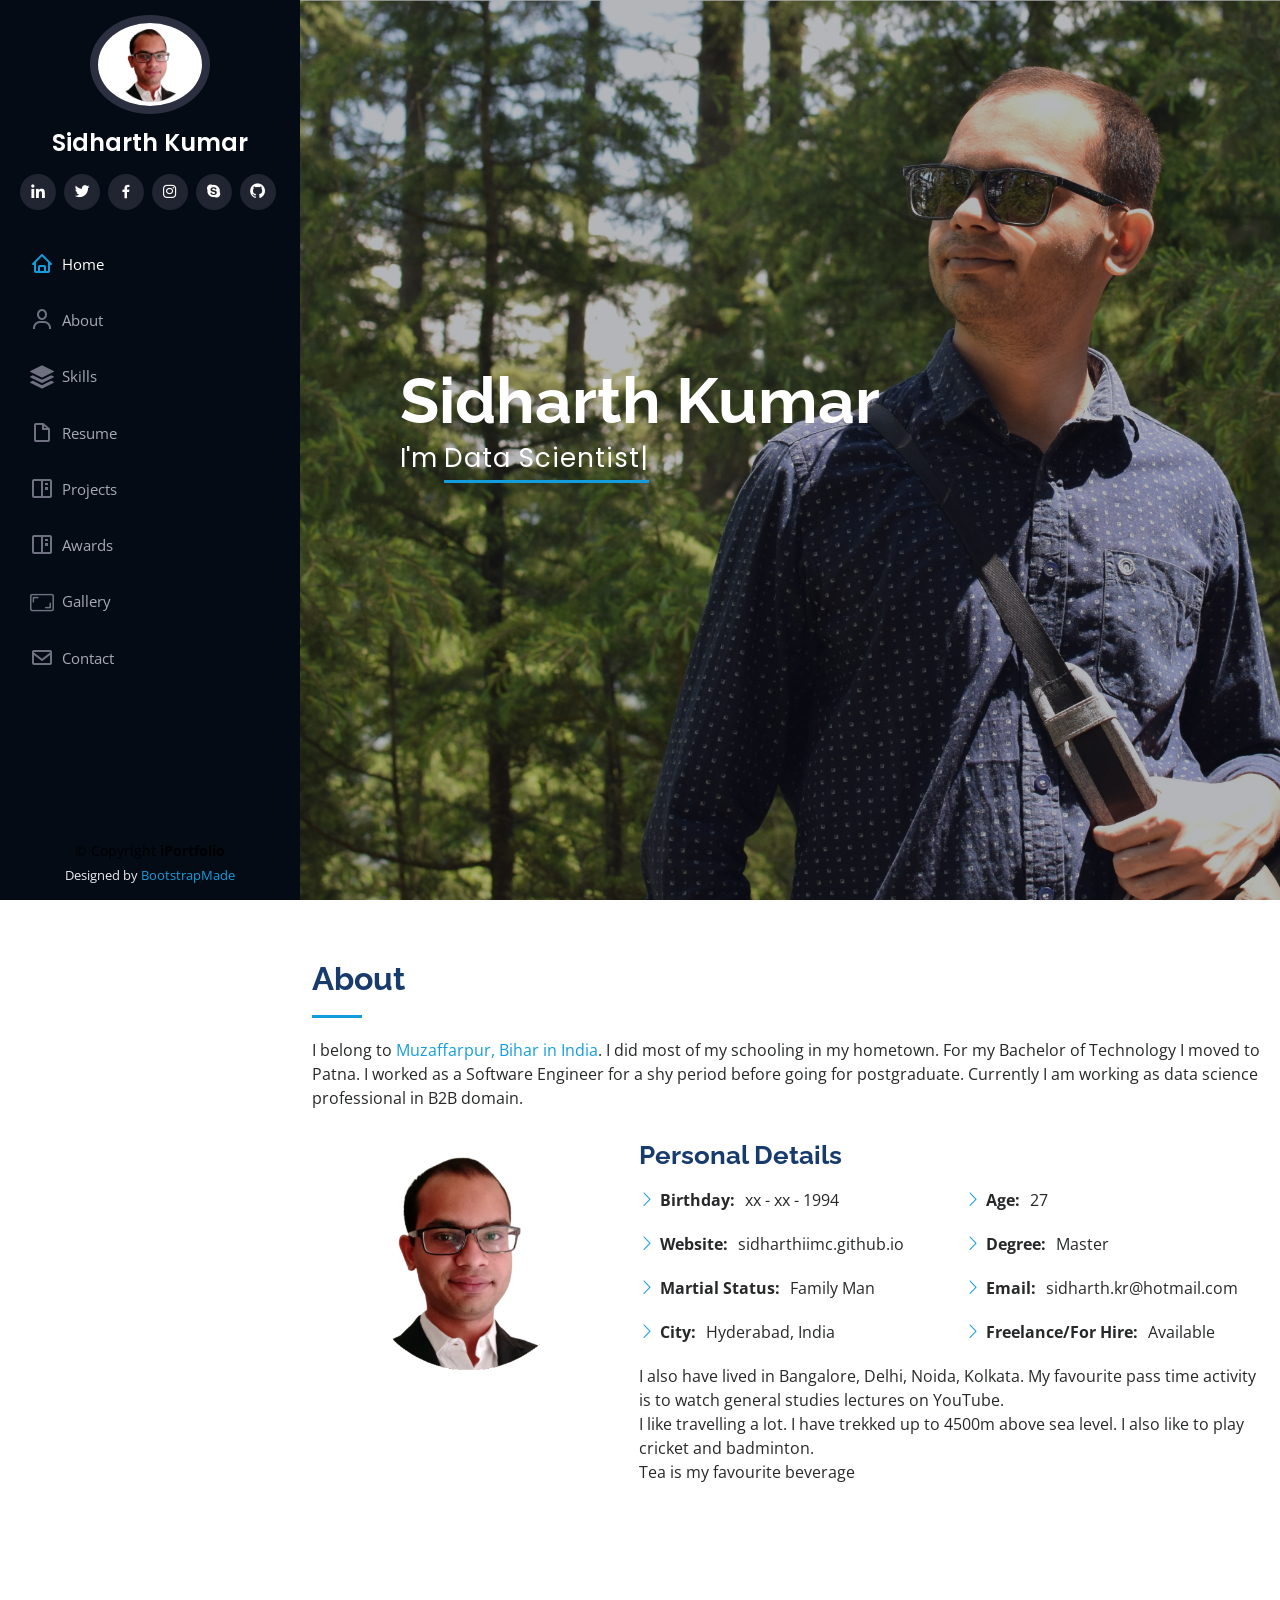
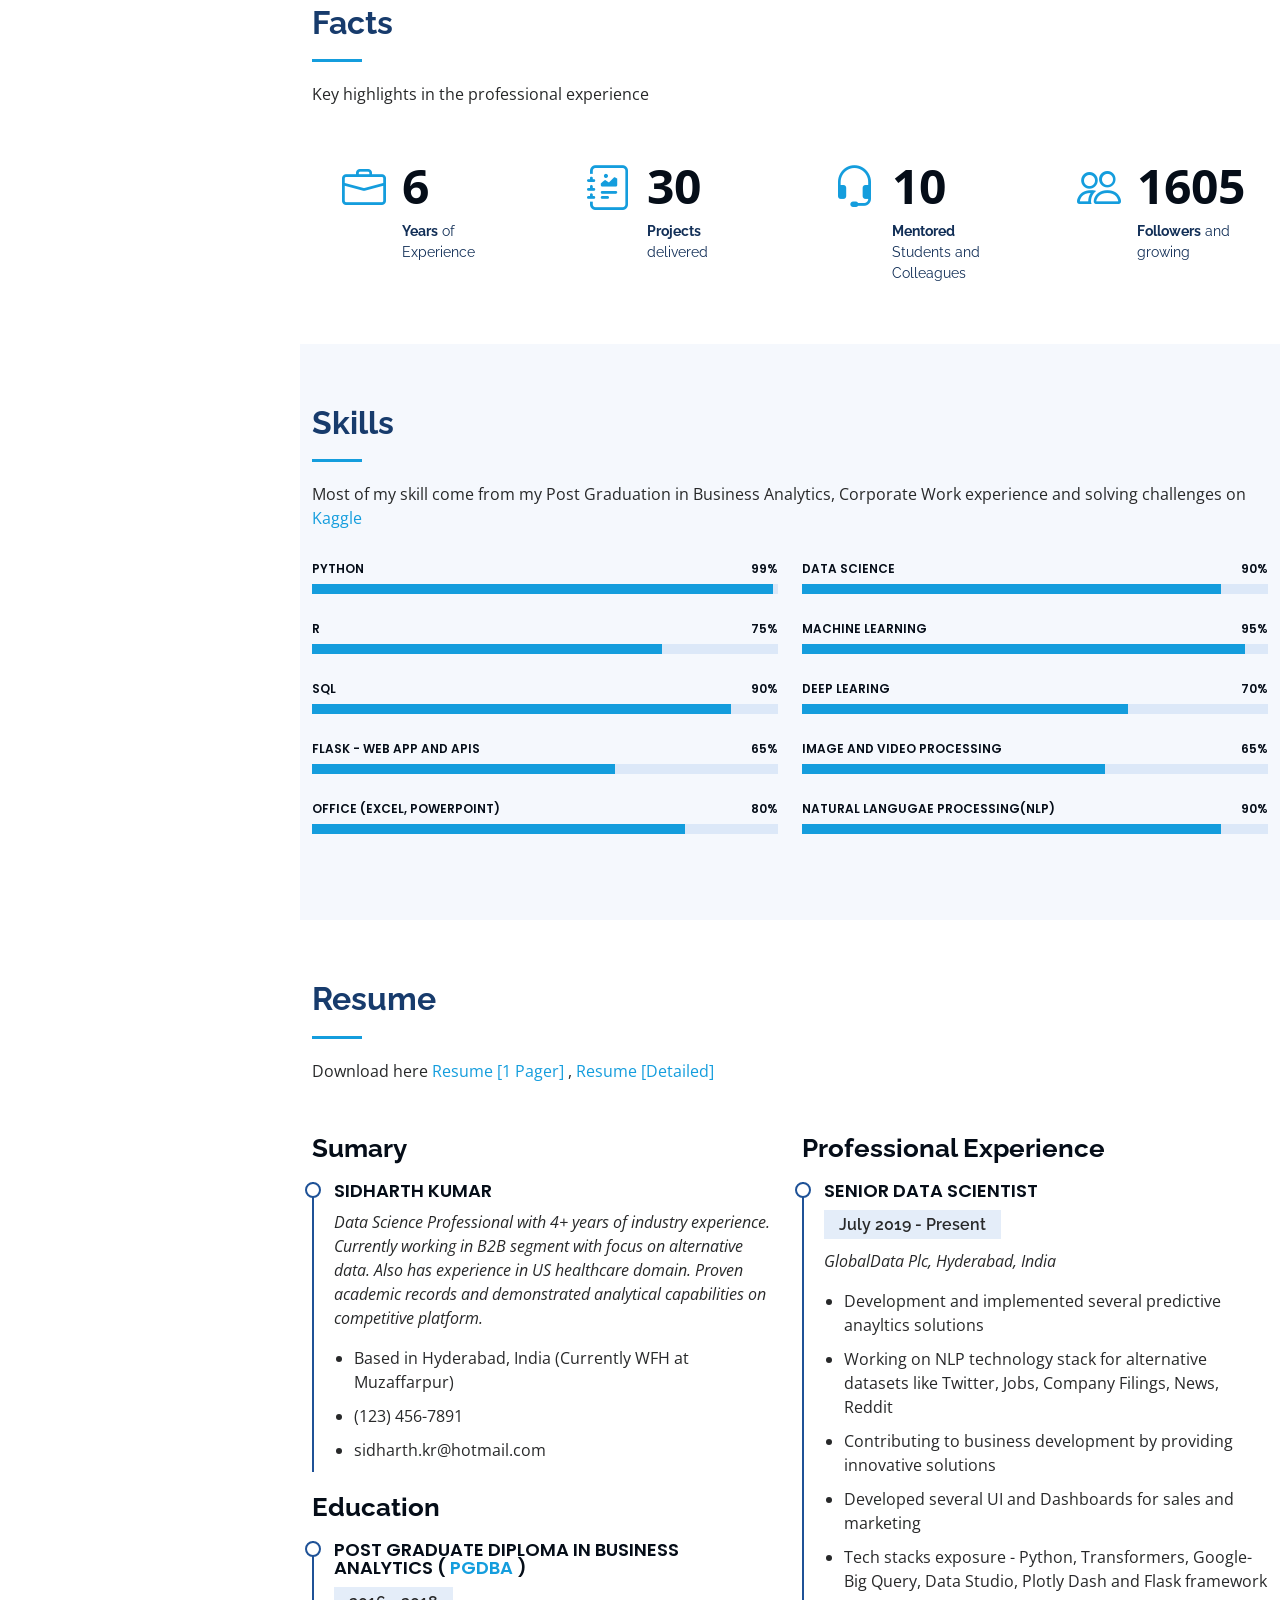
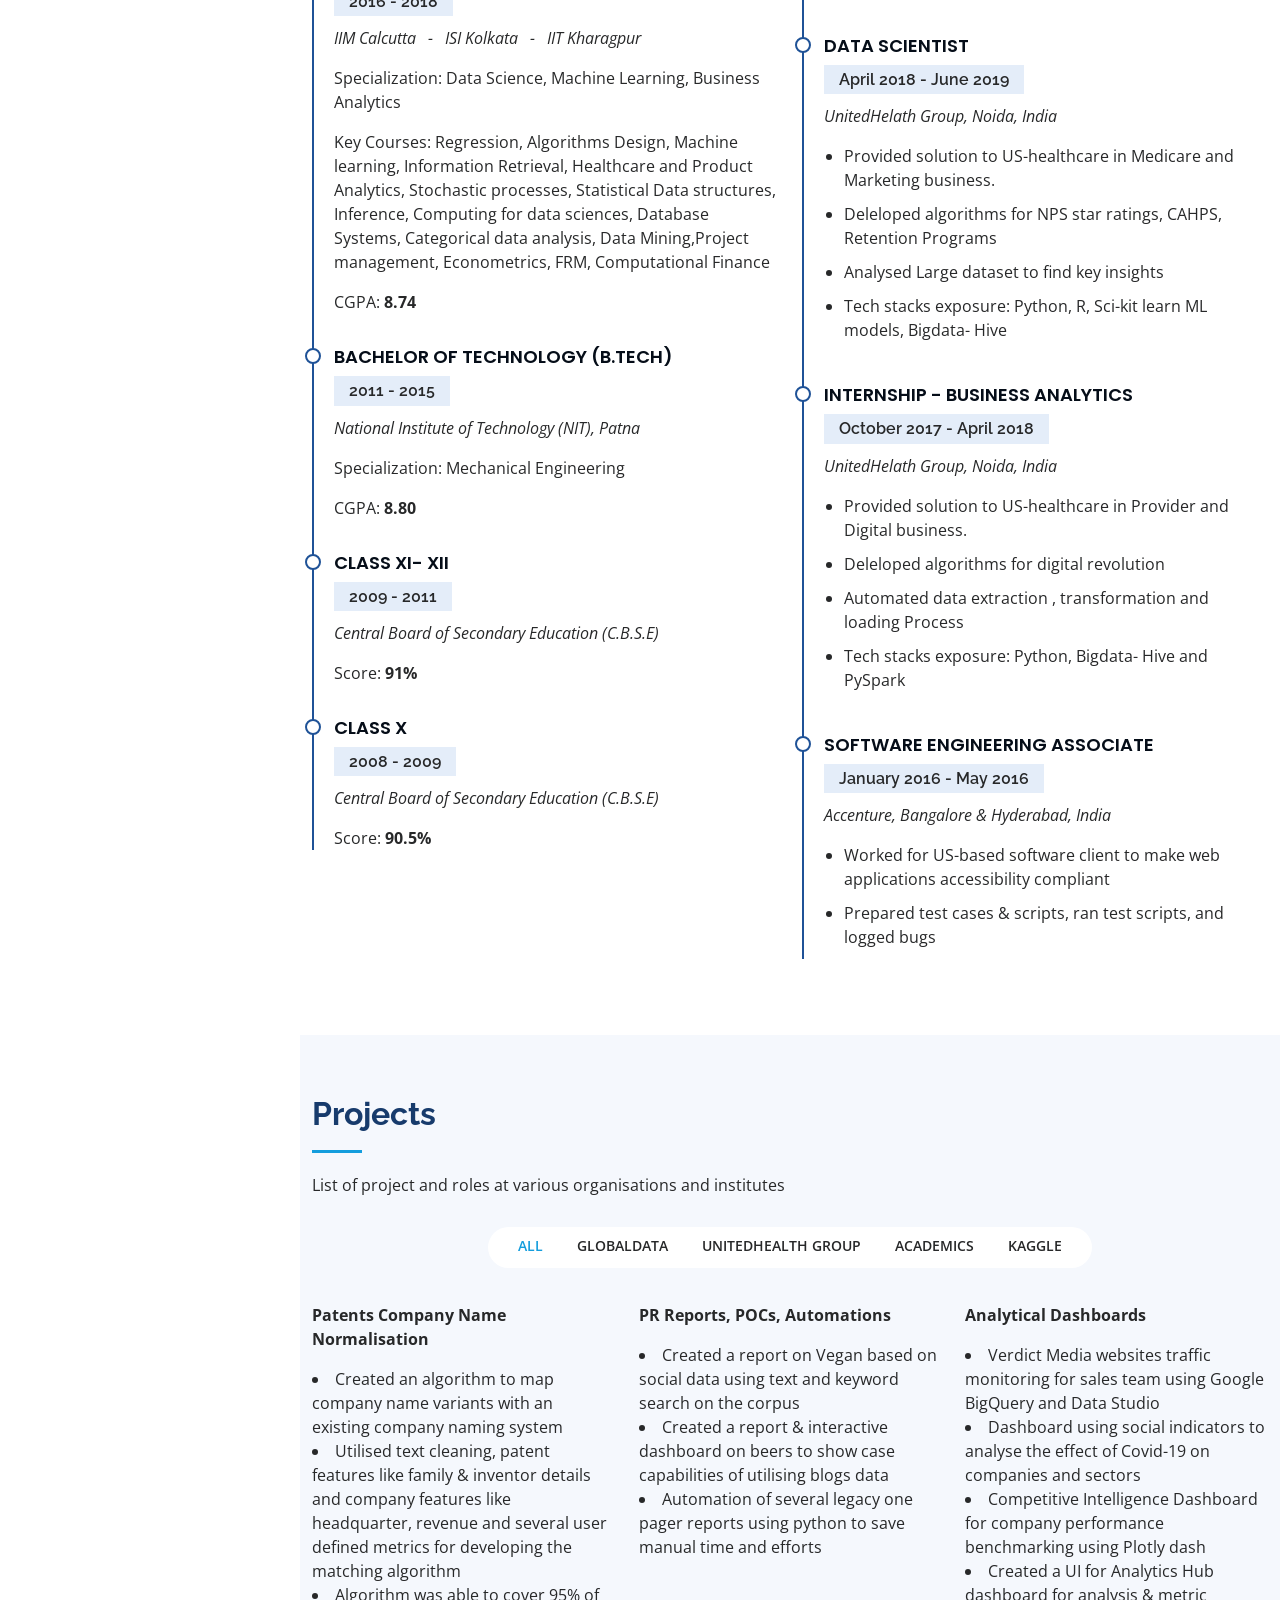
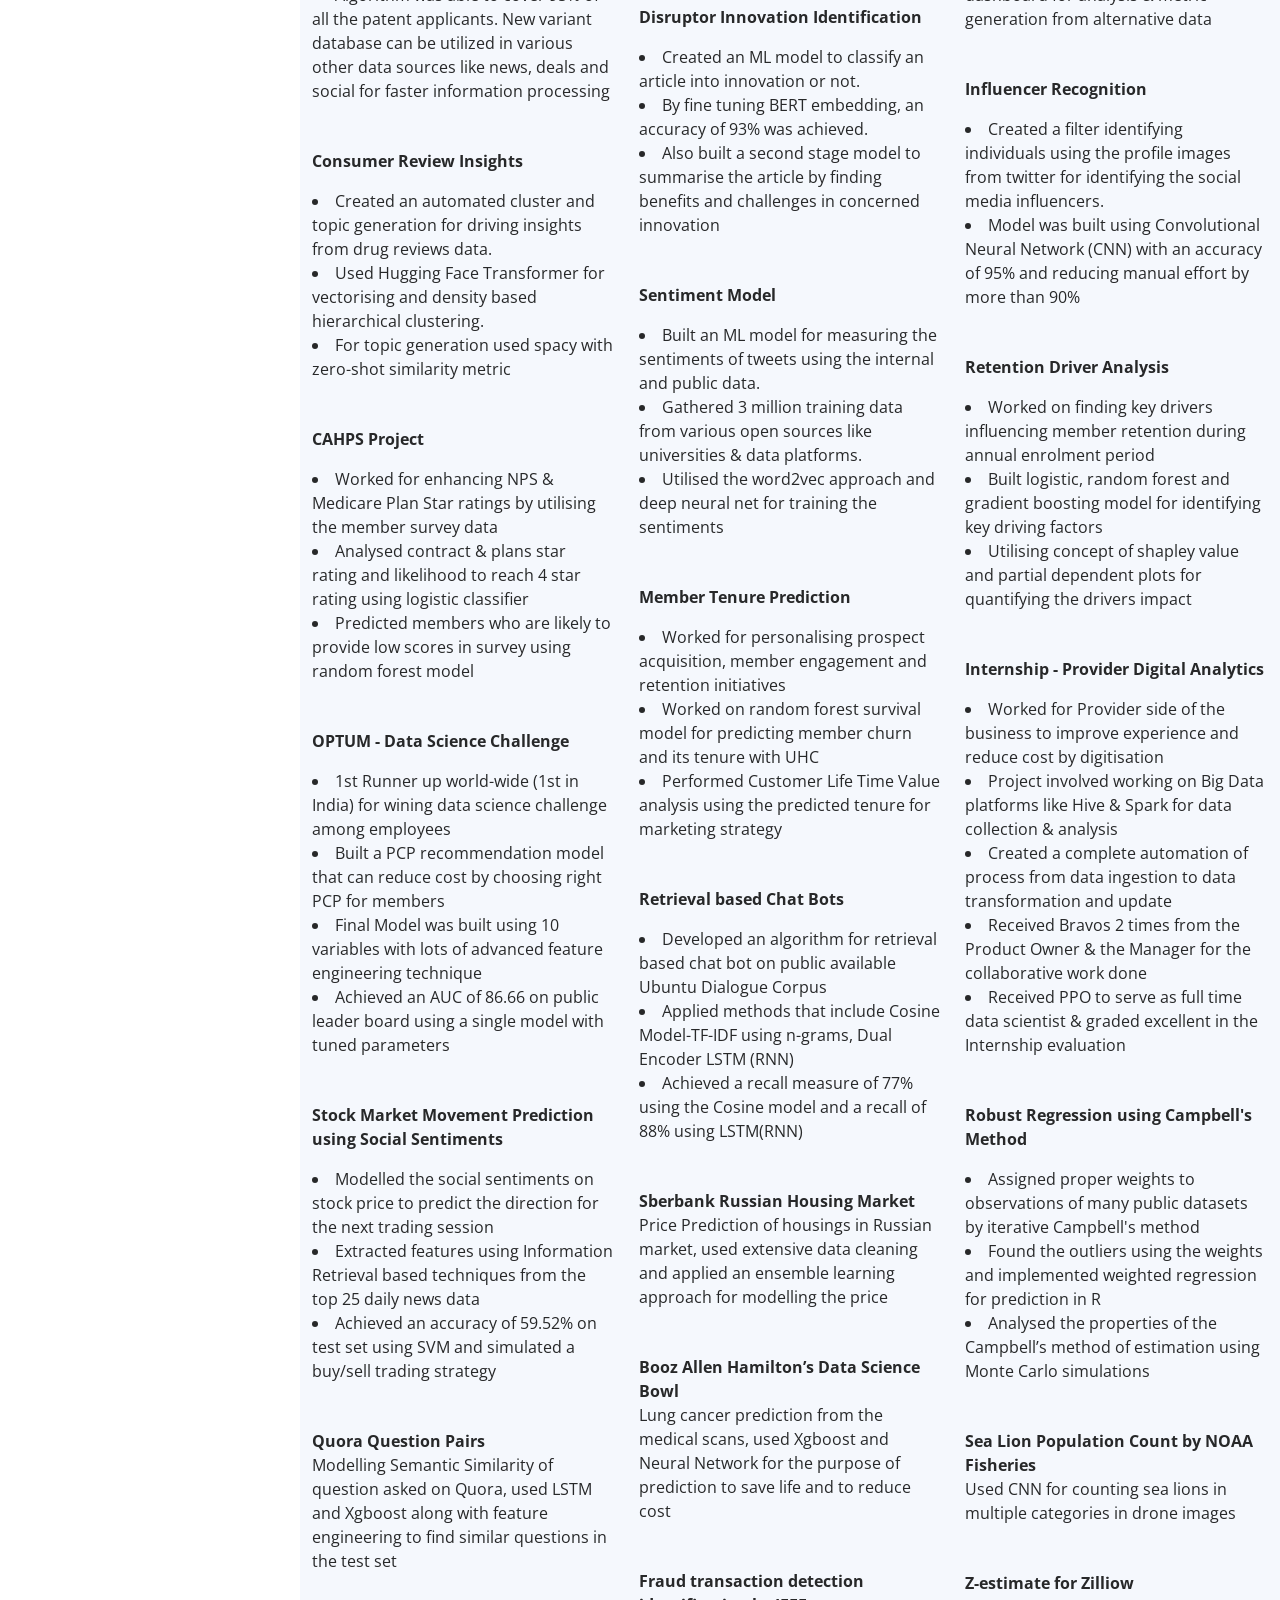
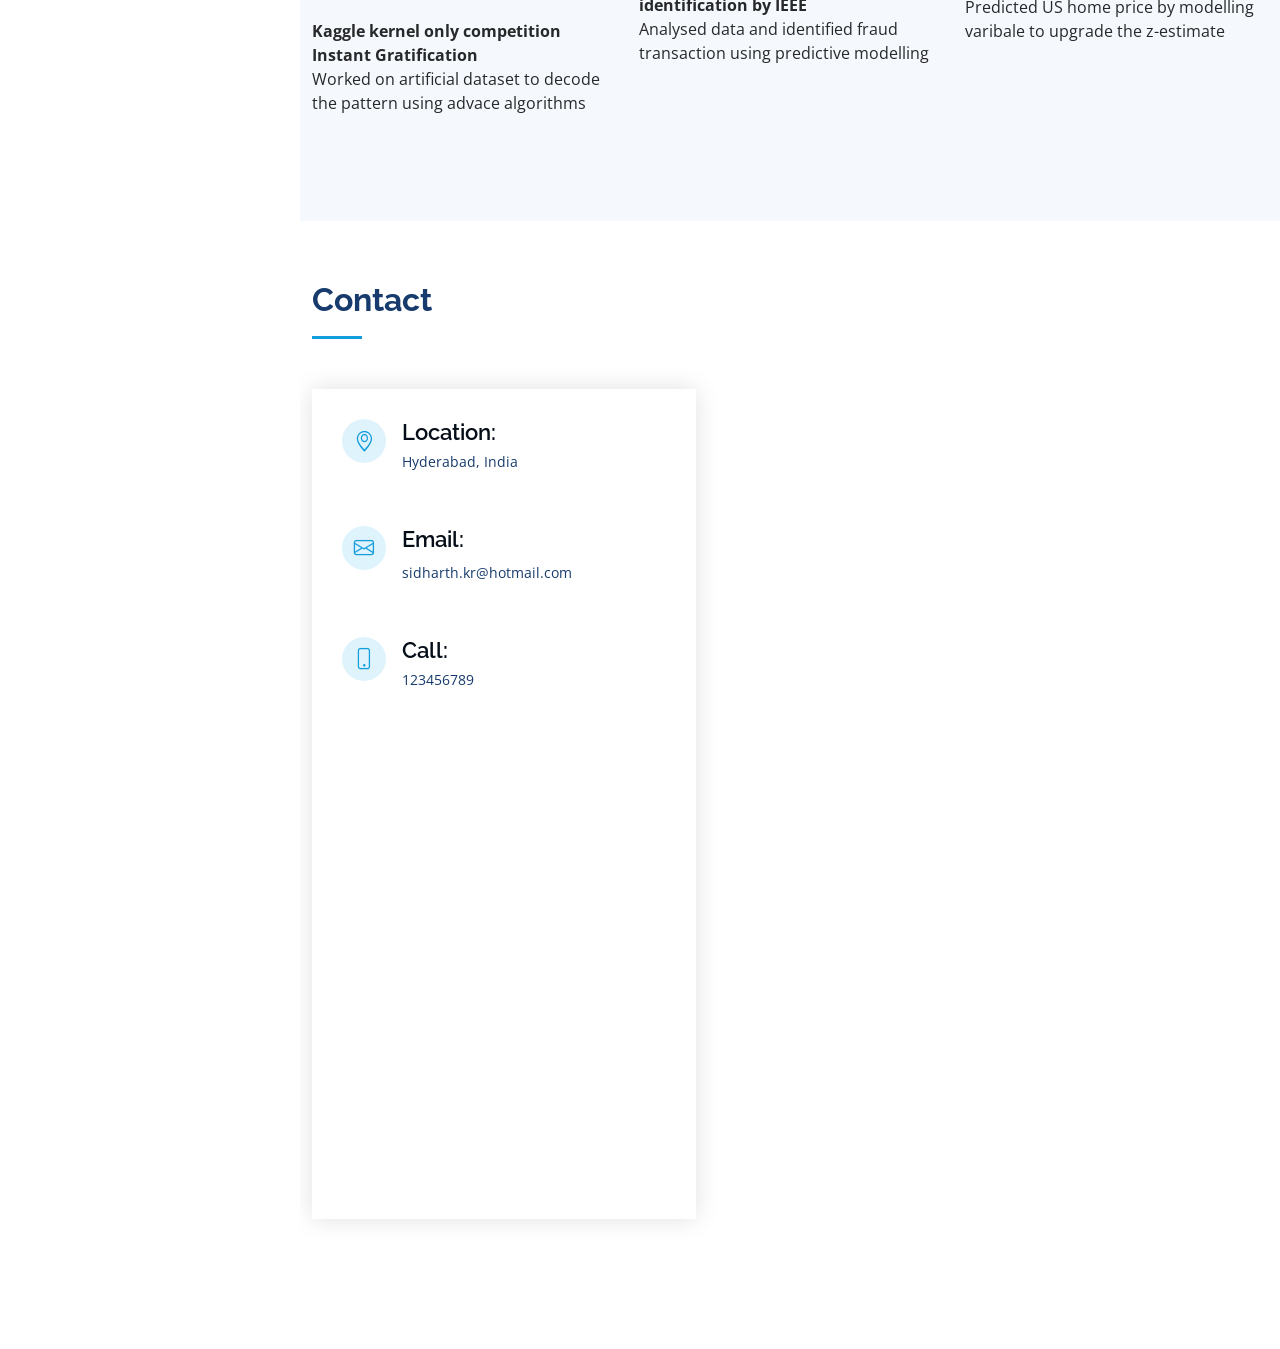
==== index_blog.html @ 5c7abb58 "file name change" ====
<!DOCTYPE html>
<html lang="en">

<head>
  <meta charset="utf-8">
  <meta content="width=device-width, initial-scale=1.0" name="viewport">

  <title>Sidharth's Profile</title>
  <meta content="Sidharth's profile" name="description">
  <meta content="Data Scientist are Artists" name="keywords">

  <!-- Favicons -->
  <link href="assets/img/favicon-32x32.png" rel="icon">
  <link href="assets/img/apple-touch-icon.png" rel="apple-touch-icon">

  <!-- Google Fonts -->
  <link href="https://fonts.googleapis.com/css?family=Open+Sans:300,300i,400,400i,600,600i,700,700i|Raleway:300,300i,400,400i,500,500i,600,600i,700,700i|Poppins:300,300i,400,400i,500,500i,600,600i,700,700i" rel="stylesheet">

  <!-- Vendor CSS Files -->
  <link href="assets/vendor/aos/aos.css" rel="stylesheet">
  <link href="assets/vendor/bootstrap/css/bootstrap.min.css" rel="stylesheet">
  <link href="assets/vendor/bootstrap-icons/bootstrap-icons.css" rel="stylesheet">
  <link href="assets/vendor/boxicons/css/boxicons.min.css" rel="stylesheet">
  <link href="assets/vendor/glightbox/css/glightbox.min.css" rel="stylesheet">
  <link href="assets/vendor/swiper/swiper-bundle.min.css" rel="stylesheet">

  <!-- Template Main CSS File -->
  <link href="assets/css/style.css" rel="stylesheet">

  <!-- =======================================================
  * Template Name: iPortfolio - v3.3.0
  * Template URL: https://bootstrapmade.com/iportfolio-bootstrap-portfolio-websites-template/
  * Author: BootstrapMade.com
  * License: https://bootstrapmade.com/license/
  ======================================================== -->
</head>

<body>

  <!-- ======= Mobile nav toggle button ======= -->
  <i class="bi bi-list mobile-nav-toggle d-xl-none"></i>

  <!-- ======= Header ======= -->
  <header id="header">
    <div class="d-flex flex-column">

      <div class="profile">
        <img src="assets/img/logo-head.jpg" alt="" class="img-fluid rounded-circle">
        <h1 class="text-light"><a href="index.html">Sidharth Kumar</a></h1>
        <div class="social-links mt-3 text-center">
		<a href="https://www.linkedin.com/in/sidharthkr" class="linkedin"><i class="bx bxl-linkedin"></i></a>
          <a href="https://twitter.com/sidharthkr05" class="twitter"><i class="bx bxl-twitter"></i></a>
          <a href="https://www.facebook.com/Sidharth.Kr/" class="facebook"><i class="bx bxl-facebook"></i></a>
		  <!--
		  <a href="https://www.kaggle.com/sidharthkumar" class="kaggle"><i class="bx bxl-kaggle"></i></a>
		  -->
		  <a href="https://www.instagram.com/sidharth.kr/?hl=en" class="instagram"><i class="bx bxl-instagram"></i></a>
          <a href="https://join.skype.com/invite/jIftVGLPmlln" class="google-plus"><i class="bx bxl-skype"></i></a> 
		  <a href="https://github.com/sidharthiimc" class="github"><i class="bx bxl-github"></i></a>
        </div>
      </div>

      <nav id="navbar" class="nav-menu navbar">
        <ul>
          <li><a href="#hero" class="nav-link scrollto active"><i class="bx bx-home"></i> <span>Home</span></a></li>
          <li><a href="#about" class="nav-link scrollto"><i class="bx bx-user"></i> <span>About</span></a></li>
		  <li><a href="#skills" class="nav-link scrollto"><i class="bx bi-stack"></i> <span>Skills</span></a></li>
          <li><a href="#resume" class="nav-link scrollto"><i class="bx bx-file-blank"></i> <span>Resume</span></a></li>
          <li><a href="#projects" class="nav-link scrollto"><i class="bx bx-book-content"></i> <span>Projects</span></a></li>
		  <li><a href="#awards" class="nav-link scrollto"><i class="bx bx-book-content"></i> <span>Awards</span></a></li>
		  <li><a href="#gallery" class="nav-link scrollto"><i class="bx bi-aspect-ratio"></i> <span>Gallery</span></a></li>
          <li><a href="#contact" class="nav-link scrollto"><i class="bx bx-envelope"></i> <span>Contact</span></a></li>
        </ul>
      </nav><!-- .nav-menu -->
    </div>
  </header><!-- End Header -->

  <!-- ======= Hero Section ======= -->
  <section id="hero" class="d-flex flex-column justify-content-center align-items-center">
    <div class="hero-container" data-aos="fade-in">
      <h1>Sidharth Kumar</h1>
      <p>I'm <span class="typed" data-typed-items="Data Scientist, AI/ML Developer, Business Development Manager, Photographer, Traveller"></span></p>
    </div>
  </section><!-- End Hero -->

  <main id="main">

    <!-- ======= About Section ======= -->
    <section id="about" class="about">
      <div class="container">

        <div class="section-title">
          <h2>About</h2>
          <p>I belong to <a href="https://www.google.com/maps/place/Muzaffarpur,+Bihar/@26.1149368,85.3447454,13.01z/data=!4m5!3m4!1s0x39ed10e8a3175529:0x7c2d919680f759d!8m2!3d26.1196607!4d85.390982" target="_blank">Muzaffarpur, Bihar in India</a>. I did most of my schooling in my hometown. For my Bachelor of Technology I moved to Patna. I worked as a Software Engineer for a shy period before going for postgraduate. Currently I am working as data science professional in B2B domain.</p>
        </div>

        <div class="row">
          <div class="col-lg-4" data-aos="fade-right">
            <img src="assets/images/logo.png" class="img-fluid" alt="">
          </div>
          <div class="col-lg-8 pt-4 pt-lg-0 content" data-aos="fade-left">
            <h3>Personal Details</h3>
            <p class="fst-italic">
              
            </p>
			
            <div class="row">
              <div class="col-lg-6">
                <ul>
                  <li><i class="bi bi-chevron-right"></i> <strong>Birthday:</strong> <span>xx - xx - 1994</span></li>
                  <li><i class="bi bi-chevron-right"></i> <strong>Website:</strong> <span>sidharthiimc.github.io</span></li>
                  <li><i class="bi bi-chevron-right"></i> <strong>Martial Status:</strong> Family Man <span> </span></li>
                  <li><i class="bi bi-chevron-right"></i> <strong>City:</strong> <span>Hyderabad, India</span></li>
                </ul>
              </div>
              <div class="col-lg-6">
                <ul>
                  <li><i class="bi bi-chevron-right"></i> <strong>Age:</strong> <span>27</span></li>
                  <li><i class="bi bi-chevron-right"></i> <strong>Degree:</strong> <span>Master</span></li>
                  <li><i class="bi bi-chevron-right"></i> <strong>Email:</strong> <span>sidharth.kr@hotmail.com</span></li>
                  <li><i class="bi bi-chevron-right"></i> <strong>Freelance/For Hire:</strong> <span>Available</span></li>
                </ul>
              </div>
            </div>
            <p>
              I also have lived in Bangalore, Delhi, Noida, Kolkata. 
			  My favourite pass time activity is to watch general studies lectures on YouTube. <br>I like travelling a lot. I have trekked up to 4500m above sea level. I also like to play cricket and badminton. <br>			  
			  Tea is my favourite beverage
            </p>
          </div>
        </div>

      </div>
    </section><!-- End About Section -->

    <!-- ======= Facts Section ======= -->
    <section id="facts" class="facts">
      <div class="container">

        <div class="section-title">
          <h2>Facts</h2>
          <p>Key highlights in the professional experience</p>
        </div>

        <div class="row no-gutters">

          <div class="col-lg-3 col-md-6 d-md-flex align-items-md-stretch" data-aos="fade-up">
            <div class="count-box">
              <i class="bi bi-briefcase"></i>
              <span data-purecounter-start="0" data-purecounter-end="6" data-purecounter-duration="1" class="purecounter"></span>
              <p><strong>Years</strong> of Experience</p>
            </div>
          </div>

          <div class="col-lg-3 col-md-6 d-md-flex align-items-md-stretch" data-aos="fade-up" data-aos-delay="100">
            <div class="count-box">
              <i class="bi bi-journal-richtext"></i>
              <span data-purecounter-start="0" data-purecounter-end="30" data-purecounter-duration="1" class="purecounter"></span>
              <p><strong>Projects</strong> delivered</p>
            </div>
          </div>

          <div class="col-lg-3 col-md-6 d-md-flex align-items-md-stretch" data-aos="fade-up" data-aos-delay="200">
            <div class="count-box">
              <i class="bi bi-headset"></i>
              <span data-purecounter-start="0" data-purecounter-end="10" data-purecounter-duration="1" class="purecounter"></span>
              <p><strong>Mentored</strong> Students and Colleagues</p>
            </div>
          </div>

          <div class="col-lg-3 col-md-6 d-md-flex align-items-md-stretch" data-aos="fade-up" data-aos-delay="300">
            <div class="count-box">
              <i class="bi bi-people"></i>
              <span data-purecounter-start="0" data-purecounter-end="3000" data-purecounter-duration="2" class="purecounter"></span>
              <p><strong>Followers</strong> and growing</p>
            </div>
          </div>

        </div>

      </div>
    </section><!-- End Facts Section -->

    <!-- ======= Skills Section ======= -->
    <section id="skills" class="skills section-bg">
      <div class="container">

        <div class="section-title">
          <h2>Skills</h2>
          <p>Most of my skill come from my Post Graduation in Business Analytics, Corporate Work experience and solving challenges on <a href="https://www.kaggle.com/sidharthkumar" target="_blank">Kaggle</a></p>
        </div>

        <div class="row skills-content">

          <div class="col-lg-6" data-aos="fade-up">

            <div class="progress">
              <span class="skill">Python <i class="val">99%</i></span>
              <div class="progress-bar-wrap">
                <div class="progress-bar" role="progressbar" aria-valuenow="99" aria-valuemin="0" aria-valuemax="100"></div>
              </div>
            </div>
			
			<div class="progress">
              <span class="skill">R <i class="val">75%</i></span>
              <div class="progress-bar-wrap">
                <div class="progress-bar" role="progressbar" aria-valuenow="75" aria-valuemin="0" aria-valuemax="100"></div>
              </div>
            </div>
			
			<div class="progress">
              <span class="skill">SQL <i class="val">90%</i></span>
              <div class="progress-bar-wrap">
                <div class="progress-bar" role="progressbar" aria-valuenow="90" aria-valuemin="0" aria-valuemax="100"></div>
              </div>
            </div>
			
			<div class="progress">
              <span class="skill">Flask - Web App and APIs <i class="val">65%</i></span>
              <div class="progress-bar-wrap">
                <div class="progress-bar" role="progressbar" aria-valuenow="65" aria-valuemin="0" aria-valuemax="100"></div>
              </div>
            </div>
			
			<div class="progress">
              <span class="skill">Office (Excel, Powerpoint) <i class="val">80%</i></span>
              <div class="progress-bar-wrap">
                <div class="progress-bar" role="progressbar" aria-valuenow="80" aria-valuemin="0" aria-valuemax="100"></div>
              </div>
            </div>

          </div>

          <div class="col-lg-6" data-aos="fade-up" data-aos-delay="100">
			
			<div class="progress">
              <span class="skill">Data Science <i class="val">90%</i></span>
              <div class="progress-bar-wrap">
                <div class="progress-bar" role="progressbar" aria-valuenow="90" aria-valuemin="0" aria-valuemax="100"></div>
              </div>
            </div>

            <div class="progress">
              <span class="skill">Machine Learning <i class="val">95%</i></span>
              <div class="progress-bar-wrap">
                <div class="progress-bar" role="progressbar" aria-valuenow="95" aria-valuemin="0" aria-valuemax="100"></div>
              </div>
            </div>
			
            <div class="progress">
              <span class="skill">Deep Learing <i class="val">70%</i></span>
              <div class="progress-bar-wrap">
                <div class="progress-bar" role="progressbar" aria-valuenow="70" aria-valuemin="0" aria-valuemax="100"></div>
              </div>
            </div>

            <div class="progress">
              <span class="skill">Image and Video Processing <i class="val">65%</i></span>
              <div class="progress-bar-wrap">
                <div class="progress-bar" role="progressbar" aria-valuenow="65" aria-valuemin="0" aria-valuemax="100"></div>
              </div>
            </div>
			
			
			<div class="progress">
              <span class="skill">Natural Langugae Processing(NLP) <i class="val">90%</i></span>
              <div class="progress-bar-wrap">
                <div class="progress-bar" role="progressbar" aria-valuenow="90" aria-valuemin="0" aria-valuemax="100"></div>
              </div>
            </div>


          </div>

        </div>

      </div>
    </section><!-- End Skills Section -->

    <!-- ======= Resume Section ======= -->
    <section id="resume" class="resume">
      <div class="container">

        <div class="section-title">
          <h2>Resume</h2>
          <p> Download here <a href="SidharthKumarResume_updating _F2.pdf",  target="_blank"> Resume [1 Pager]</a>  ,   <a href="SidharthKumarResume_June2021.pdf",  target="_blank"> Resume [Detailed]</a></p> 
        </div>

        <div class="row">
          <div class="col-lg-6" data-aos="fade-up">
            <h3 class="resume-title">Sumary</h3>
            <div class="resume-item pb-0">
              <h4>Sidharth Kumar</h4>
              <p><em>Data Science Professional with 4+ years of industry experience. Currently working in B2B segment with focus on alternative data. Also has experience in US healthcare domain. Proven academic records and demonstrated analytical capabilities on competitive platform.</em></p>
              <ul>
                <li>Based in Hyderabad, India (Currently WFH at Muzaffarpur)</li>
                <li>(123) 456-7891</li>
                <li>sidharth.kr@hotmail.com</li>
              </ul>
            </div>

            <h3 class="resume-title">Education</h3>
            <div class="resume-item">
              <h4>Post Graduate Diploma in Business Analytics (<a href="https://www.iimcal.ac.in/programs/PGDBA" target="blank"> PGDBA </a>)</h4>
              <h5>2016 - 2018</h5>
              <p><em>IIM Calcutta &ensp;- &ensp;ISI Kolkata &ensp;-&ensp; IIT Kharagpur</em></p>
              <p>Specialization: Data Science, Machine Learning, Business Analytics </p>
			  <p> Key Courses: Regression, Algorithms Design, Machine learning, Information Retrieval, Healthcare and Product Analytics, Stochastic processes, Statistical Data structures, Inference, Computing for data sciences, Database Systems, Categorical data analysis, Data Mining,Project management, Econometrics, FRM, Computational Finance</p>
			  <p>CGPA: <b>8.74</b></p>
            </div>
            <div class="resume-item">
              <h4>Bachelor of Technology (B.Tech)</h4>
              <h5>2011 - 2015</h5>
              <p><em>National Institute of Technology (NIT), Patna</em></p>
              <p>Specialization: Mechanical Engineering</p>
			  <p> CGPA: <b> 8.80 </b> </p>
            </div>
			<div class="resume-item">
              <h4>Class XI- XII</h4>
              <h5>2009 - 2011</h5>
              <p><em>Central Board of Secondary Education (C.B.S.E)</em></p>
			  <p> Score: <b> 91% </b> </p>
            </div>
			<div class="resume-item">
              <h4>Class X</h4>
              <h5>2008 - 2009</h5>
              <p><em>Central Board of Secondary Education (C.B.S.E)</em></p>
			  <p> Score: <b> 90.5% </b> </p>
            </div>
          </div>
          <div class="col-lg-6" data-aos="fade-up" data-aos-delay="100">
            <h3 class="resume-title">Professional Experience</h3>
            <div class="resume-item">
              <h4>Senior Data Scientist</h4>
              <h5>July 2019 - Present</h5>
              <p><em>GlobalData Plc, Hyderabad, India</em></p>
              <ul>
                <li>Development and implemented several predictive anayltics solutions</li>
                <li>Working on NLP technology stack for alternative datasets like Twitter, Jobs, Company Filings, News, Reddit</li>
                <li>Contributing to business development by providing innovative solutions</li>
				<li>Developed several UI and Dashboards for sales and marketing</li>
                <li>Tech stacks exposure - Python, Transformers, Google-Big Query, Data Studio, Plotly Dash and Flask framework</li>
              </ul>
            </div>
            <div class="resume-item">
              <h4>Data Scientist</h4>
              <h5>April 2018 - June 2019</h5>
              <p><em>UnitedHelath Group, Noida, India</em></p>
              <ul>
                <li>Provided solution to US-healthcare in Medicare and Marketing business.</li>
                <li>Deleloped algorithms for NPS star ratings, CAHPS, Retention Programs</li>
                <li>Analysed Large dataset to find key insights</li>
                <li>Tech stacks exposure: Python, R, Sci-kit learn ML models, Bigdata- Hive</li>
              </ul>
            </div>
			<div class="resume-item">
              <h4>Internship - Business Analytics</h4>
              <h5>October 2017 - April 2018</h5>
              <p><em>UnitedHelath Group, Noida, India</em></p>
              <ul>
                <li>Provided solution to US-healthcare in Provider and Digital business.</li>
                <li>Deleloped algorithms for digital revolution</li>
                <li>Automated data extraction , transformation and loading Process </li>
                <li>Tech stacks exposure: Python, Bigdata- Hive and PySpark</li>
              </ul>
            </div>
			<div class="resume-item">
              <h4>Software Engineering Associate</h4>
              <h5>January 2016 - May 2016</h5>
              <p><em>Accenture, Bangalore & Hyderabad, India</em></p>
              <ul>
                <li>Worked for US-based software client to make web applications accessibility compliant</li>
				<li>Prepared test cases & scripts, ran test scripts, and logged bugs</li>
              </ul>
            </div>
          </div>
        </div>

      </div>
    </section><!-- End Resume Section -->

    <!-- ======= Project Section ======= -->
	
    <section id="projects" class="portfolio section-bg">
      <div class="container">

        <div class="section-title">
          <h2>Projects</h2>
          <p>List of project and roles at various organisations and institutes</p>
        </div>

        <div class="row" data-aos="fade-up">
          <div class="col-lg-12 d-flex justify-content-center">
            <ul id="portfolio-flters">
              <li data-filter="*" class="filter-active">All</li>
              <li data-filter=".filter-GDplc" >GlobalData</li>
              <li data-filter=".filter-uhg">UnitedHealth Group</li>
              <li data-filter=".filter-acad">Academics</li>
			  <li data-filter=".filter-Kaggle">Kaggle</li>
            </ul>
          </div>
        </div>

        <div class="row portfolio-container" data-aos="fade-up" data-aos-delay="100">

          <div class="col-lg-4 col-md-6 portfolio-item filter-GDplc"><div class="portfolio-wrap">
		  <p><b>Patents Company Name Normalisation</b>
		  <li>Created an algorithm to map company name variants with an existing company naming system </li>
		  <li>Utilised text cleaning, patent features like family & inventor details and company features like headquarter, revenue and several user defined metrics for developing the matching algorithm</li>
		  <li>Algorithm was able to cover 95% of all the patent applicants. New variant database can be utilized in various other data sources like news, deals and social for faster information processing </li></p>
		  </div></div> <!-- end of project item-->
		  
		  <div class="col-lg-4 col-md-6 portfolio-item filter-GDplc"><div class="portfolio-wrap">
		  <p><b>PR Reports, POCs, Automations</b>
		  <li>Created a report on Vegan based on social data using text and keyword search on the corpus</li>
		  <li>Created a report & interactive dashboard on beers to show case capabilities of utilising blogs data</li>
		  <li> Automation of several legacy one pager reports using python to save manual time and efforts</li></p>
		  </div></div> <!-- end of project item-->
		  
		  <div class="col-lg-4 col-md-6 portfolio-item filter-GDplc"><div class="portfolio-wrap">
		  <p><b>Analytical Dashboards</b>
		  <li>Verdict Media websites traffic monitoring for sales team using Google BigQuery and Data Studio</li>
		  <li>Dashboard using social indicators to analyse the effect of Covid-19 on companies and sectors</li>
		  <li>Competitive Intelligence Dashboard for company performance benchmarking using Plotly dash</li>
		  <li>Created a UI for Analytics Hub dashboard for analysis & metric generation from alternative data</li></p>
		  </div></div> <!-- end of project item-->
		  
		  <div class="col-lg-4 col-md-6 portfolio-item filter-GDplc"><div class="portfolio-wrap">
		  <p><b>Disruptor Innovation Identification</b><br>
		  <li>Created an ML model to classify an article into innovation or not. </li>
		  <li>By fine tuning BERT embedding, an accuracy of 93% was achieved.</li>
		  <li> Also built a second stage model to summarise the article by finding benefits and challenges in concerned innovation</li></p>
		  </div></div> <!-- end of project item-->
		  
		  <div class="col-lg-4 col-md-6 portfolio-item filter-GDplc"><div class="portfolio-wrap">
		  <p><b>Influencer Recognition</b><br>
		  <li>Created a filter identifying individuals using the profile images from twitter for identifying the social media influencers.</li>
		  <li> Model was built using Convolutional Neural Network (CNN) with an accuracy of 95% and reducing manual effort by more than 90%</li></p>
		  </div></div> <!-- end of project item-->
		  
		  <div class="col-lg-4 col-md-6 portfolio-item filter-GDplc"><div class="portfolio-wrap">
		  <p><b>Consumer Review Insights</b><br>
		  <li>Created an automated cluster and topic generation for driving insights from drug reviews data.</li>
		  <li>Used Hugging Face Transformer for vectorising and density based hierarchical clustering. </li>
		  <li>For topic generation used spacy with zero-shot similarity metric</li></p>
		  </div></div> <!-- end of project item-->
		  
		  <div class="col-lg-4 col-md-6 portfolio-item filter-GDplc"><div class="portfolio-wrap">
		  <p><b>Sentiment Model</b><br>
		  <li>Built an ML model for measuring the sentiments of tweets using the internal and public data. </li>
		  <li>Gathered 3 million training data from various open sources like universities & data platforms.</li>
		  <li> Utilised the word2vec approach and deep neural net for training the sentiments</li></p>
		  </div></div> <!-- end of project item-->
		  
		  
		  <div class="col-lg-4 col-md-6 portfolio-item filter-uhg"><div class="portfolio-wrap">
		  <p><b>Retention Driver Analysis</b>
		  <li>Worked on finding key drivers influencing member retention during annual enrolment period</li>
		  <li>Built logistic, random forest and gradient boosting model for identifying key driving factors</li>
		  <li> Utilising concept of shapley value and partial dependent plots for quantifying the drivers impact</li></p>
		  </div></div> <!-- end of project item-->
		  
		  
		  <div class="col-lg-4 col-md-6 portfolio-item filter-uhg"><div class="portfolio-wrap">
		  <p><b>CAHPS Project</b>
		  <li>Worked for enhancing NPS & Medicare Plan Star ratings by utilising the member survey data</li>
		  <li>Analysed contract & plans star rating and likelihood to reach 4 star rating using logistic classifier</li>
		  <li>Predicted members who are likely to provide low scores in survey using random forest model</li>
		  </p>
		  </div></div> <!-- end of project item-->
		  
		  <div class="col-lg-4 col-md-6 portfolio-item filter-uhg"><div class="portfolio-wrap">
		  <p><b>Member Tenure Prediction</b>
		  <li>Worked for personalising prospect acquisition, member engagement and retention initiatives</li>
		  <li>Worked on random forest survival model for predicting member churn and its tenure with UHC </li>
		  <li> Performed Customer Life Time Value analysis using the predicted tenure for marketing strategy</li></p>
		  </div></div> <!-- end of project item-->
		  
		  <div class="col-lg-4 col-md-6 portfolio-item filter-uhg"><div class="portfolio-wrap">
		  <p><b>Internship - Provider Digital Analytics</b>
		  <li>Worked for Provider side of the business to improve experience and reduce cost by digitisation </li>
		  <li> Project involved working on Big Data platforms like Hive & Spark for data collection & analysis </li>
		  <li>Created a complete automation of process from data ingestion to data transformation and update </li>
		  <li>Received Bravos 2 times from the Product Owner & the Manager for the collaborative work done </li>
		  <li> Received PPO to serve as full time data scientist & graded excellent in the Internship evaluation</li></p>
		  </div></div> <!-- end of project item-->
		  
		  <div class="col-lg-4 col-md-6 portfolio-item filter-uhg"><div class="portfolio-wrap">
		  <p><b>OPTUM - Data Science Challenge</b>
		  <li>1st Runner up world-wide (1st in India) for wining data science challenge among employees </li>
		  <li> Built a PCP recommendation model that can reduce cost by choosing right PCP for members </li>
		  <li> Final Model was built using 10 variables with lots of advanced feature engineering technique </li>
		  <li> Achieved an AUC of 86.66 on public leader board using a single model with tuned parameters</li></p>
		  </div></div> <!-- end of project item-->
		  

		  
		  <div class="col-lg-4 col-md-6 portfolio-item filter-acad"><div class="portfolio-wrap">
		  <p> <b>Retrieval based Chat Bots</b>
		  <li>Developed an algorithm for retrieval based chat bot on public available Ubuntu Dialogue Corpus </li>
		  <li> Applied methods that include Cosine Model-TF-IDF using n-grams, Dual Encoder LSTM (RNN) </li>
		  <li> Achieved a recall measure of 77% using the Cosine model and a recall of 88% using LSTM(RNN)</li></p>
		  </div></div> <!-- end of project item-->
		  
		  <div class="col-lg-4 col-md-6 portfolio-item filter-acad"><div class="portfolio-wrap">
		  <p> <b>Stock Market Movement Prediction using Social Sentiments</b>
		  <li>Modelled the social sentiments on stock price to predict the direction for the next trading session </li>
		  <li> Extracted features using Information Retrieval based techniques from the top 25 daily news data </li>
		  <li> Achieved an accuracy of 59.52% on test set using SVM and simulated a buy/sell trading strategy</li></p>
		  </div></div> <!-- end of project item-->
		  
		  <div class="col-lg-4 col-md-6 portfolio-item filter-acad"><div class="portfolio-wrap">
		  <p> <b>Robust Regression using Campbell's Method</b>
		  <li>Assigned proper weights to observations of many public datasets by iterative Campbell's method </li>
		  <li> Found the outliers using the weights and implemented weighted regression for prediction in R </li>
		  <li> Analysed the properties of the Campbell’s method of estimation using Monte Carlo simulations</li></p>
		  </div></div> <!-- end of project item-->
		  
		  
		  <div class="col-lg-4 col-md-6 portfolio-item filter-Kaggle"><div class="portfolio-wrap">
		  <p> <b>Sberbank Russian Housing Market</b><br>
		  Price Prediction of housings in Russian market, used extensive data cleaning and applied an ensemble learning approach for modelling the price</p>
		  </div></div> <!-- end of project item-->
		  
		  <div class="col-lg-4 col-md-6 portfolio-item filter-Kaggle"><div class="portfolio-wrap">
		  <p> <b>Booz Allen Hamilton’s Data Science Bowl</b><br>
		  Lung cancer prediction from the medical scans, used Xgboost and Neural Network for the purpose of prediction to save life and to reduce cost</p>
		  </div></div> <!-- end of project item-->
		  
		  <div class="col-lg-4 col-md-6 portfolio-item filter-Kaggle"><div class="portfolio-wrap">
		  <p> <b>Quora Question Pairs</b><br>
		  Modelling Semantic Similarity of question asked on Quora, used LSTM and Xgboost along with feature engineering to find similar questions in the test set</p>
		  </div></div> <!-- end of project item-->
		  
		  <div class="col-lg-4 col-md-6 portfolio-item filter-Kaggle"><div class="portfolio-wrap">
		  <p> <b>Sea Lion Population Count by NOAA Fisheries</b><br>
		  Used CNN for counting sea lions in multiple categories in drone images</p>
		  </div></div> <!-- end of project item-->

		  <div class="col-lg-4 col-md-6 portfolio-item filter-Kaggle"><div class="portfolio-wrap">
		  <p> <b>Fraud transaction detection identification by IEEE</b><br>
		  Analysed data and identified fraud transaction using predictive modelling</p>
		  </div></div> <!-- end of project item-->
		  
		  <div class="col-lg-4 col-md-6 portfolio-item filter-Kaggle"><div class="portfolio-wrap">
		  <p> <b>Z-estimate for Zilliow</b><br>
		  Predicted US home price by modelling varibale to upgrade the z-estimate </p>
		  </div></div> <!-- end of project item-->
		  
		  <div class="col-lg-4 col-md-6 portfolio-item filter-Kaggle"><div class="portfolio-wrap">
		  <p> <b>Kaggle kernel only competition Instant Gratification</b><br>
		  Worked on artificial dataset to decode the pattern using advace algorithms</p>
		  </div></div> <!-- end of project item-->

		  
		<!--
          <div class="col-lg-4 col-md-6 portfolio-item filter-web">
            <div class="portfolio-wrap">
              <img src="assets/img/portfolio/portfolio-9.jpg" class="img-fluid" alt="">
              <div class="portfolio-links">
                <a href="assets/img/portfolio/portfolio-9.jpg" data-gallery="portfolioGallery" class="portfolio-lightbox" title="Web 3"><i class="bx bx-plus"></i></a>
                <a href="portfolio-details.html" title="More Details"><i class="bx bx-link"></i></a>
              </div>
            </div>
          </div>
		  -->

        </div>

      </div>
    </section><!-- End Project Section -->


    <!-- ======= Awards Section ======= -->
	<!--
    <section id="awards" class="testimonials section-bg">
      <div class="container">

        <div class="section-title">
          <h2>Awards / Recognizations and Competitions won</h2>
          <p></p>
        </div>

        <div class="testimonials-slider swiper-container" data-aos="fade-up" data-aos-delay="100">
          <div class="swiper-wrapper">

            <div class="swiper-slide">
              <div class="testimonial-item" data-aos="fade-up">
                <p>
                  <i class="bx bxs-quote-alt-left quote-icon-left"></i>
                  Proin iaculis purus consequat sem cure digni ssim donec porttitora entum suscipit rhoncus. Accusantium quam, ultricies eget id, aliquam eget nibh et. Maecen aliquam, risus at semper.
                  <i class="bx bxs-quote-alt-right quote-icon-right"></i>
                </p>
                <img src="assets/img/testimonials/testimonials-1.jpg" class="testimonial-img" alt="">
                <h3>Saul Goodman</h3>
                <h4>Ceo &amp; Founder</h4>
              </div>
            </div><!-- End Awards item -->
			
			
			<!--
			<div class="swiper-slide">
              <div class="testimonial-item" data-aos="fade-up">
                <p>
                  <i class="bx bxs-quote-alt-left quote-icon-left"></i>
                  Proin iaculis purus consequat sem cure digni ssim donec porttitora entum suscipit rhoncus. Accusantium quam, ultricies eget id, aliquam eget nibh et. Maecen aliquam, risus at semper.
                  <i class="bx bxs-quote-alt-right quote-icon-right"></i>
                </p>
                <img src="assets/img/testimonials/testimonials-1.jpg" class="testimonial-img" alt="">
                <h3>Saul Goodman</h3>
                <h4>Ceo &amp; Founder</h4>
              </div>
            </div><!-- End Awards item -->

           <!-- 
          </div>
          <div class="swiper-pagination"></div>
        </div>

      </div>
    </section><!-- End Awards Section -->


	<!-- ======= Gallery Section ======= -->
	<!--
    <section id="gallery" class="services">
      <div class="container">

        <div class="section-title">
          <h2>Awards and Competitions won</h2>
          <p>Magnam dolores commodi suscipit. Necessitatibus eius consequatur ex aliquid fuga eum quidem. Sit sint consectetur velit. Quisquam quos quisquam cupiditate. Et nemo qui impedit suscipit alias ea. Quia fugiat sit in iste officiis commodi quidem hic quas.</p>
        </div>
		
        <div class="row">
          <div class="col-lg-4 col-md-6 icon-box" data-aos="fade-up">
            <div class="icon"><i class="bi bi-briefcase"></i></div>
            <h4 class="title"><a href="">Lorem Ipsum</a></h4>
            <p class="description">Voluptatum deleniti atque corrupti quos dolores et quas molestias excepturi sint occaecati cupiditate non provident</p>
          </div>
          <div class="col-lg-4 col-md-6 icon-box" data-aos="fade-up" data-aos-delay="100">
            <div class="icon"><i class="bi bi-card-checklist"></i></div>
            <h4 class="title"><a href="">Dolor Sitema</a></h4>
            <p class="description">Minim veniam, quis nostrud exercitation ullamco laboris nisi ut aliquip ex ea commodo consequat tarad limino ata</p>
          </div>
          <div class="col-lg-4 col-md-6 icon-box" data-aos="fade-up" data-aos-delay="200">
            <div class="icon"><i class="bi bi-bar-chart"></i></div>
            <h4 class="title"><a href="">Sed ut perspiciatis</a></h4>
            <p class="description">Duis aute irure dolor in reprehenderit in voluptate velit esse cillum dolore eu fugiat nulla pariatur</p>
          </div>
          <div class="col-lg-4 col-md-6 icon-box" data-aos="fade-up" data-aos-delay="300">
            <div class="icon"><i class="bi bi-binoculars"></i></div>
            <h4 class="title"><a href="">Magni Dolores</a></h4>
            <p class="description">Excepteur sint occaecat cupidatat non proident, sunt in culpa qui officia deserunt mollit anim id est laborum</p>
          </div>
          <div class="col-lg-4 col-md-6 icon-box" data-aos="fade-up" data-aos-delay="400">
            <div class="icon"><i class="bi bi-brightness-high"></i></div>
            <h4 class="title"><a href="">Nemo Enim</a></h4>
            <p class="description">At vero eos et accusamus et iusto odio dignissimos ducimus qui blanditiis praesentium voluptatum deleniti atque</p>
          </div>
          <div class="col-lg-4 col-md-6 icon-box" data-aos="fade-up" data-aos-delay="500">
            <div class="icon"><i class="bi bi-calendar4-week"></i></div>
            <h4 class="title"><a href="">Eiusmod Tempor</a></h4>
            <p class="description">Et harum quidem rerum facilis est et expedita distinctio. Nam libero tempore, cum soluta nobis est eligendi</p>
          </div>
        </div>

      </div>
    </section><!-- End Award Section -->



    <!-- ======= Contact Section ======= -->
    <section id="contact" class="contact">
      <div class="container">

        <div class="section-title">
          <h2>Contact</h2>
          <p>
		  </p>
        </div>

        <div class="row" data-aos="fade-in">

          <div class="col-lg-5 d-flex align-items-stretch">
            <div class="info">
              <div class="address">
                <i class="bi bi-geo-alt"></i>
                <h4>Location:</h4>
                <p>Hyderabad, India</p><br>
              </div>

              <div class="email">
                <i class="bi bi-envelope"></i>
                <h4>Email:</h4>
                <p>sidharth.kr@hotmail.com</p><br>
              </div>

              <div class="phone">
                <i class="bi bi-phone"></i>
                <h4>Call:</h4>
                <p>123456789</p><br>
              </div>

              <iframe src="https://www.google.com/maps/embed?pb=!1m18!1m12!1m3!1d487295.02532044525!2d78.12785129924684!3d17.41215307568293!2m3!1f0!2f0!3f0!3m2!1i1024!2i768!4f13.1!3m3!1m2!1s0x3bcb99daeaebd2c7%3A0xae93b78392bafbc2!2sHyderabad%2C%20Telangana!5e0!3m2!1sen!2sin!4v1625984764473!5m2!1sen!2sin" frameborder="0" style="border:0; width: 100%; height: 400px;" allowfullscreen></iframe>
            </div>

          </div>

          <div class="col-lg-7 mt-5 mt-lg-0 d-flex align-items-stretch">
            <iframe src="https://docs.google.com/forms/d/e/1FAIpQLSeUWg8Ntl1klk2pPcRWeLLlPf5lIkbxoM7_4pWtnkgK69JeGg/viewform?embedded=true" frameborder="0" style="border:0; width: 100%; height: 830px;" allowfullscreen></iframe>
          </div>

        </div>

      </div>
    </section><!-- End Contact Section -->

  </main><!-- End #main -->

  <!-- ======= Footer ======= -->
  <footer id="footer">
    <div class="container">
      <div class="copyright">
        &copy; Copyright <strong><span>iPortfolio</span></strong>
      </div>	
      <div class="credits">
        <!-- All the links in the footer should remain intact. -->
        <!-- You can delete the links only if you purchased the pro version. -->
        <!-- Licensing information: https://bootstrapmade.com/license/ -->
        <!-- Purchase the pro version with working PHP/AJAX contact form: https://bootstrapmade.com/iportfolio-bootstrap-portfolio-websites-template/ -->
        Designed by <a href="https://bootstrapmade.com/">BootstrapMade</a>
      </div>
    </div>
	<!--
	<ul>
		<p style="float:left"><b id="distance">0.00</b> epochs trained</p>
	</ul>
	-->
  </footer><!-- End  Footer -->

  <a href="#" class="back-to-top d-flex align-items-center justify-content-center"><i class="bi bi-arrow-up-short"></i></a>

  <!-- Vendor JS Files -->
  <script src="assets/vendor/aos/aos.js"></script>
  <script src="assets/vendor/bootstrap/js/bootstrap.bundle.min.js"></script>
  <script src="assets/vendor/glightbox/js/glightbox.min.js"></script>
  <script src="assets/vendor/isotope-layout/isotope.pkgd.min.js"></script>
  <script src="assets/vendor/php-email-form/validate.js"></script>
  <script src="assets/vendor/purecounter/purecounter.js"></script>
  <script src="assets/vendor/swiper/swiper-bundle.min.js"></script>
  <script src="assets/vendor/typed.js/typed.min.js"></script>
  <script src="assets/vendor/waypoints/noframework.waypoints.js"></script>
  
  <script src="./assets/js/smooth.js"></script>
  <script type="text/javascript">
    var origin = 0.00;
    setInterval(function () {
      document.querySelector("#distance").innerHTML = Math.ceil(origin);
      origin += 1.9;
    }, 100)
  </script>

  <!-- Template Main JS File -->
  <script src="assets/js/main.js"></script>

</body>

</html>
---- assets/css/style.css ----
/**
* Template Name: iPortfolio - v3.3.0
* Template URL: https://bootstrapmade.com/iportfolio-bootstrap-portfolio-websites-template/
* Author: BootstrapMade.com
* License: https://bootstrapmade.com/license/
*/

/*--------------------------------------------------------------
# General
--------------------------------------------------------------*/
body {
  font-family: "Open Sans", sans-serif;
  color: #272829;
}

a {
  color: #149ddd;
  text-decoration: none;
}

a:hover {
  color: #37b3ed;
  text-decoration: none;
}

h1, h2, h3, h4, h5, h6 {
  font-family: "Raleway", sans-serif;
}

/*--------------------------------------------------------------
# Back to top button
--------------------------------------------------------------*/
.back-to-top {
  position: fixed;
  visibility: hidden;
  opacity: 0;
  right: 15px;
  bottom: 15px;
  z-index: 996;
  background: #149ddd;
  width: 40px;
  height: 40px;
  border-radius: 50px;
  transition: all 0.4s;
}

.back-to-top i {
  font-size: 28px;
  color: #fff;
  line-height: 0;
}

.back-to-top:hover {
  background: #2eafec;
  color: #fff;
}

.back-to-top.active {
  visibility: visible;
  opacity: 1;
}

/*--------------------------------------------------------------
# Header
--------------------------------------------------------------*/
#header {
  position: fixed;
  top: 0;
  left: 0;
  bottom: 0;
  width: 300px;
  transition: all ease-in-out 0.5s;
  z-index: 9997;
  transition: all 0.5s;
  padding: 0 15px;
  background: #040b14;
  overflow-y: auto;
}

#header .profile img {
  margin: 15px auto;
  display: block;
  width: 120px;
  border: 8px solid #2c2f3f;
}

#header .profile h1 {
  font-size: 24px;
  margin: 0;
  padding: 0;
  font-weight: 600;
  -moz-text-align-last: center;
  text-align-last: center;
  font-family: "Poppins", sans-serif;
}

#header .profile h1 a, #header .profile h1 a:hover {
  color: #fff;
  text-decoration: none;
}

#header .profile .social-links a {
  font-size: 18px;
  display: inline-block;
  background: #212431;
  color: #fff;
  line-height: 1;
  padding: 8px 0;
  margin-right: 4px;
  border-radius: 50%;
  text-align: center;
  width: 36px;
  height: 36px;
  transition: 0.3s;
}

#header .profile .social-links a:hover {
  background: #149ddd;
  color: #fff;
  text-decoration: none;
}

#main {
  margin-left: 300px;
}

@media (max-width: 1199px) {
  #header {
    left: -300px;
  }
  #main {
    margin-left: 0;
  }
}

/*--------------------------------------------------------------
# Navigation Menu
--------------------------------------------------------------*/
/* Desktop Navigation */
.nav-menu {
  padding: 30px 0 0 0;
}

.nav-menu * {
  margin: 0;
  padding: 0;
  list-style: none;
}

.nav-menu > ul > li {
  position: relative;
  white-space: nowrap;
}

.nav-menu a, .nav-menu a:focus {
  display: flex;
  align-items: center;
  color: #a8a9b4;
  padding: 12px 15px;
  margin-bottom: 8px;
  transition: 0.3s;
  font-size: 15px;
}

.nav-menu a i, .nav-menu a:focus i {
  font-size: 24px;
  padding-right: 8px;
  color: #6f7180;
}

.nav-menu a:hover, .nav-menu .active, .nav-menu .active:focus, .nav-menu li:hover > a {
  text-decoration: none;
  color: #fff;
}

.nav-menu a:hover i, .nav-menu .active i, .nav-menu .active:focus i, .nav-menu li:hover > a i {
  color: #149ddd;
}

/* Mobile Navigation */
.mobile-nav-toggle {
  position: fixed;
  right: 15px;
  top: 15px;
  z-index: 9998;
  border: 0;
  font-size: 24px;
  transition: all 0.4s;
  outline: none !important;
  background-color: #149ddd;
  color: #fff;
  width: 40px;
  height: 40px;
  display: inline-flex;
  align-items: center;
  justify-content: center;
  line-height: 0;
  border-radius: 50px;
  cursor: pointer;
}

.mobile-nav-active {
  overflow: hidden;
}

.mobile-nav-active #header {
  left: 0;
}

/*--------------------------------------------------------------
# Hero Section
--------------------------------------------------------------*/
#hero {
  width: 100%;
  height: 100vh;
  background: url("../img/hero-bg.jpg") top center;
  background-size: cover;
}

#hero:before {
  content: "";
  background: rgba(5, 13, 24, 0.3);
  position: absolute;
  bottom: 0;
  top: 0;
  left: 0;
  right: 0;
  z-index: 1;
}

#hero .hero-container {
  position: relative;
  z-index: 2;
  min-width: 300px;
}

#hero h1 {
  margin: 0 0 10px 0;
  font-size: 64px;
  font-weight: 700;
  line-height: 56px;
  color: #fff;
}

#hero p {
  color: #fff;
  margin-bottom: 50px;
  font-size: 26px;
  font-family: "Poppins", sans-serif;
}

#hero p span {
  color: #fff;
  padding-bottom: 4px;
  letter-spacing: 1px;
  border-bottom: 3px solid #149ddd;
}

@media (min-width: 1024px) {
  #hero {
    background-attachment: fixed;
  }
}

@media (max-width: 768px) {
  #hero h1 {
    font-size: 28px;
    line-height: 36px;
  }
  #hero h2 {
    font-size: 18px;
    line-height: 24px;
    margin-bottom: 30px;
  }
}

/*--------------------------------------------------------------
# Sections General
--------------------------------------------------------------*/
section {
  padding: 60px 0;
  overflow: hidden;
}

.section-bg {
  background: #f5f8fd;
}

.section-title {
  padding-bottom: 30px;
}

.section-title h2 {
  font-size: 32px;
  font-weight: bold;
  margin-bottom: 20px;
  padding-bottom: 20px;
  position: relative;
  color: #173b6c;
}

.section-title h2::after {
  content: '';
  position: absolute;
  display: block;
  width: 50px;
  height: 3px;
  background: #149ddd;
  bottom: 0;
  left: 0;
}

.section-title p {
  margin-bottom: 0;
}

/*--------------------------------------------------------------
# About
--------------------------------------------------------------*/
.about .content h3 {
  font-weight: 700;
  font-size: 26px;
  color: #173b6c;
}

.about .content ul {
  list-style: none;
  padding: 0;
}

.about .content ul li {
  margin-bottom: 20px;
  display: flex;
  align-items: center;
}

.about .content ul strong {
  margin-right: 10px;
}

.about .content ul i {
  font-size: 16px;
  margin-right: 5px;
  color: #149ddd;
  line-height: 0;
}

.about .content p:last-child {
  margin-bottom: 0;
}

/*--------------------------------------------------------------
# Facts
--------------------------------------------------------------*/
.facts {
  padding-bottom: 30px;
}

.facts .count-box {
  padding: 30px;
  width: 100%;
}

.facts .count-box i {
  display: block;
  font-size: 44px;
  color: #149ddd;
  float: left;
  line-height: 0;
}

.facts .count-box span {
  font-size: 48px;
  line-height: 40px;
  display: block;
  font-weight: 700;
  color: #050d18;
  margin-left: 60px;
}

.facts .count-box p {
  padding: 15px 0 0 0;
  margin: 0 0 0 60px;
  font-family: "Raleway", sans-serif;
  font-size: 14px;
  color: #122f57;
}

.facts .count-box a {
  font-weight: 600;
  display: block;
  margin-top: 20px;
  color: #122f57;
  font-size: 15px;
  font-family: "Poppins", sans-serif;
  transition: ease-in-out 0.3s;
}

.facts .count-box a:hover {
  color: #1f5297;
}

/*--------------------------------------------------------------
# Akills
--------------------------------------------------------------*/
.skills .progress {
  height: 60px;
  display: block;
  background: none;
  border-radius: 0;
}

.skills .progress .skill {
  padding: 0;
  margin: 0 0 6px 0;
  text-transform: uppercase;
  display: block;
  font-weight: 600;
  font-family: "Poppins", sans-serif;
  color: #050d18;
}

.skills .progress .skill .val {
  float: right;
  font-style: normal;
}

.skills .progress-bar-wrap {
  background: #dce8f8;
  height: 10px;
}

.skills .progress-bar {
  width: 1px;
  height: 10px;
  transition: .9s;
  background-color: #149ddd;
}

/*--------------------------------------------------------------
# Resume
--------------------------------------------------------------*/
.resume .resume-title {
  font-size: 26px;
  font-weight: 700;
  margin-top: 20px;
  margin-bottom: 20px;
  color: #050d18;
}

.resume .resume-item {
  padding: 0 0 20px 20px;
  margin-top: -2px;
  border-left: 2px solid #1f5297;
  position: relative;
}

.resume .resume-item h4 {
  line-height: 18px;
  font-size: 18px;
  font-weight: 600;
  text-transform: uppercase;
  font-family: "Poppins", sans-serif;
  color: #050d18;
  margin-bottom: 10px;
}

.resume .resume-item h5 {
  font-size: 16px;
  background: #e4edf9;
  padding: 5px 15px;
  display: inline-block;
  font-weight: 600;
  margin-bottom: 10px;
}

.resume .resume-item ul {
  padding-left: 20px;
}

.resume .resume-item ul li {
  padding-bottom: 10px;
}

.resume .resume-item:last-child {
  padding-bottom: 0;
}

.resume .resume-item::before {
  content: "";
  position: absolute;
  width: 16px;
  height: 16px;
  border-radius: 50px;
  left: -9px;
  top: 0;
  background: #fff;
  border: 2px solid #1f5297;
}

/*--------------------------------------------------------------
# Portfolio
--------------------------------------------------------------*/
.portfolio .portfolio-item {
  margin-bottom: 30px;
}

.portfolio #portfolio-flters {
  padding: 0;
  margin: 0 auto 35px auto;
  list-style: none;
  text-align: center;
  background: #fff;
  border-radius: 50px;
  padding: 2px 15px;
}

.portfolio #portfolio-flters li {
  cursor: pointer;
  display: inline-block;
  padding: 10px 15px 8px 15px;
  font-size: 14px;
  font-weight: 600;
  line-height: 1;
  text-transform: uppercase;
  color: #272829;
  margin-bottom: 5px;
  transition: all 0.3s ease-in-out;
}

.portfolio #portfolio-flters li:hover, .portfolio #portfolio-flters li.filter-active {
  color: #149ddd;
}

.portfolio #portfolio-flters li:last-child {
  margin-right: 0;
}

.portfolio .portfolio-wrap {
  transition: 0.3s;
  position: relative;
  overflow: hidden;
  z-index: 1;
}

.portfolio .portfolio-wrap::before {
  content: "";
  background: rgba(255, 255, 255, 0.5);
  position: absolute;
  left: 0;
  right: 0;
  top: 0;
  bottom: 0;
  transition: all ease-in-out 0.3s;
  z-index: 2;
  opacity: 0;
}

.portfolio .portfolio-wrap .portfolio-links {
  opacity: 1;
  left: 0;
  right: 0;
  bottom: -60px;
  z-index: 3;
  position: absolute;
  transition: all ease-in-out 0.3s;
  display: flex;
  justify-content: center;
}

.portfolio .portfolio-wrap .portfolio-links a {
  color: #fff;
  font-size: 28px;
  text-align: center;
  background: rgba(20, 157, 221, 0.75);
  transition: 0.3s;
  width: 50%;
}

.portfolio .portfolio-wrap .portfolio-links a:hover {
  background: rgba(20, 157, 221, 0.95);
}

.portfolio .portfolio-wrap .portfolio-links a + a {
  border-left: 1px solid #37b3ed;
}

.portfolio .portfolio-wrap:hover::before {
  top: 0;
  left: 0;
  right: 0;
  bottom: 0;
  opacity: 1;
}

.portfolio .portfolio-wrap:hover .portfolio-links {
  opacity: 1;
  bottom: 0;
}

/*--------------------------------------------------------------
# Portfolio Details
--------------------------------------------------------------*/
.portfolio-details {
  padding-top: 40px;
}

.portfolio-details .portfolio-details-slider img {
  width: 100%;
}

.portfolio-details .portfolio-details-slider .swiper-pagination {
  margin-top: 20px;
  position: relative;
}

.portfolio-details .portfolio-details-slider .swiper-pagination .swiper-pagination-bullet {
  width: 12px;
  height: 12px;
  background-color: #fff;
  opacity: 1;
  border: 1px solid #149ddd;
}

.portfolio-details .portfolio-details-slider .swiper-pagination .swiper-pagination-bullet-active {
  background-color: #149ddd;
}

.portfolio-details .portfolio-info {
  padding: 30px;
  box-shadow: 0px 0 30px rgba(5, 13, 24, 0.08);
}

.portfolio-details .portfolio-info h3 {
  font-size: 22px;
  font-weight: 700;
  margin-bottom: 20px;
  padding-bottom: 20px;
  border-bottom: 1px solid #eee;
}

.portfolio-details .portfolio-info ul {
  list-style: none;
  padding: 0;
  font-size: 15px;
}

.portfolio-details .portfolio-info ul li + li {
  margin-top: 10px;
}

.portfolio-details .portfolio-description {
  padding-top: 30px;
}

.portfolio-details .portfolio-description h2 {
  font-size: 26px;
  font-weight: 700;
  margin-bottom: 20px;
}

.portfolio-details .portfolio-description p {
  padding: 0;
}

/*--------------------------------------------------------------
# Services
--------------------------------------------------------------*/
.services .icon-box {
  margin-bottom: 20px;
}

.services .icon {
  float: left;
  display: flex;
  align-items: center;
  justify-content: center;
  width: 54px;
  height: 54px;
  background: #149ddd;
  border-radius: 50%;
  transition: 0.5s;
  border: 1px solid #149ddd;
}

.services .icon i {
  color: #fff;
  font-size: 24px;
  line-height: 0;
}

.services .icon-box:hover .icon {
  background: #fff;
}

.services .icon-box:hover .icon i {
  color: #149ddd;
}

.services .title {
  margin-left: 80px;
  font-weight: 700;
  margin-bottom: 15px;
  font-size: 18px;
}

.services .title a {
  color: #343a40;
}

.services .title a:hover {
  color: #149ddd;
}

.services .description {
  margin-left: 80px;
  line-height: 24px;
  font-size: 14px;
}

/*--------------------------------------------------------------
# Testimonials
--------------------------------------------------------------*/
.testimonials .testimonial-item {
  box-sizing: content-box;
  text-align: center;
  min-height: 320px;
}

.testimonials .testimonial-item .testimonial-img {
  width: 90px;
  border-radius: 50%;
  margin: 0 auto;
}

.testimonials .testimonial-item h3 {
  font-size: 18px;
  font-weight: bold;
  margin: 10px 0 5px 0;
  color: #111;
}

.testimonials .testimonial-item h4 {
  font-size: 14px;
  color: #999;
  margin: 0;
}

.testimonials .testimonial-item .quote-icon-left, .testimonials .testimonial-item .quote-icon-right {
  color: #c3e8fa;
  font-size: 26px;
}

.testimonials .testimonial-item .quote-icon-left {
  display: inline-block;
  left: -5px;
  position: relative;
}

.testimonials .testimonial-item .quote-icon-right {
  display: inline-block;
  right: -5px;
  position: relative;
  top: 10px;
}

.testimonials .testimonial-item p {
  font-style: italic;
  margin: 0 15px 15px 15px;
  padding: 20px;
  background: #fff;
  position: relative;
  margin-bottom: 35px;
  border-radius: 6px;
  box-shadow: 0px 2px 15px rgba(0, 0, 0, 0.1);
}

.testimonials .testimonial-item p::after {
  content: "";
  width: 0;
  height: 0;
  border-top: 20px solid #fff;
  border-right: 20px solid transparent;
  border-left: 20px solid transparent;
  position: absolute;
  bottom: -20px;
  left: calc(50% - 20px);
}

.testimonials .swiper-pagination {
  margin-top: 20px;
  position: relative;
}

.testimonials .swiper-pagination .swiper-pagination-bullet {
  width: 12px;
  height: 12px;
  background-color: #fff;
  opacity: 1;
  border: 1px solid #149ddd;
}

.testimonials .swiper-pagination .swiper-pagination-bullet-active {
  background-color: #149ddd;
}

/*--------------------------------------------------------------
# Contact
--------------------------------------------------------------*/
.contact {
  padding-bottom: 130px;
}

.contact .info {
  padding: 30px;
  background: #fff;
  width: 100%;
  box-shadow: 0 0 24px 0 rgba(0, 0, 0, 0.12);
}

.contact .info i {
  font-size: 20px;
  color: #149ddd;
  float: left;
  width: 44px;
  height: 44px;
  background: #dff3fc;
  display: flex;
  justify-content: center;
  align-items: center;
  border-radius: 50px;
  transition: all 0.3s ease-in-out;
}

.contact .info h4 {
  padding: 0 0 0 60px;
  font-size: 22px;
  font-weight: 600;
  margin-bottom: 5px;
  color: #050d18;
}

.contact .info p {
  padding: 0 0 10px 60px;
  margin-bottom: 20px;
  font-size: 14px;
  color: #173b6c;
}

.contact .info .email p {
  padding-top: 5px;
}

.contact .info .social-links {
  padding-left: 60px;
}

.contact .info .social-links a {
  font-size: 18px;
  display: inline-block;
  background: #333;
  color: #fff;
  line-height: 1;
  padding: 8px 0;
  border-radius: 50%;
  text-align: center;
  width: 36px;
  height: 36px;
  transition: 0.3s;
  margin-right: 10px;
}

.contact .info .social-links a:hover {
  background: #149ddd;
  color: #fff;
}

.contact .info .email:hover i, .contact .info .address:hover i, .contact .info .phone:hover i {
  background: #149ddd;
  color: #fff;
}

.contact .php-email-form {
  width: 100%;
  padding: 30px;
  background: #fff;
  box-shadow: 0 0 24px 0 rgba(0, 0, 0, 0.12);
}

.contact .php-email-form .form-group {
  padding-bottom: 8px;
}

.contact .php-email-form .validate {
  display: none;
  color: red;
  margin: 0 0 15px 0;
  font-weight: 400;
  font-size: 13px;
}

.contact .php-email-form .error-message {
  display: none;
  color: #fff;
  background: #ed3c0d;
  text-align: left;
  padding: 15px;
  font-weight: 600;
}

.contact .php-email-form .error-message br + br {
  margin-top: 25px;
}

.contact .php-email-form .sent-message {
  display: none;
  color: #fff;
  background: #18d26e;
  text-align: center;
  padding: 15px;
  font-weight: 600;
}

.contact .php-email-form .loading {
  display: none;
  background: #fff;
  text-align: center;
  padding: 15px;
}

.contact .php-email-form .loading:before {
  content: "";
  display: inline-block;
  border-radius: 50%;
  width: 24px;
  height: 24px;
  margin: 0 10px -6px 0;
  border: 3px solid #18d26e;
  border-top-color: #eee;
  -webkit-animation: animate-loading 1s linear infinite;
  animation: animate-loading 1s linear infinite;
}

.contact .php-email-form .form-group {
  margin-bottom: 15px;
}

.contact .php-email-form label {
  padding-bottom: 8px;
}

.contact .php-email-form input, .contact .php-email-form textarea {
  border-radius: 0;
  box-shadow: none;
  font-size: 14px;
}

.contact .php-email-form input {
  height: 44px;
}

.contact .php-email-form textarea {
  padding: 10px 15px;
}

.contact .php-email-form button[type="submit"] {
  background: #149ddd;
  border: 0;
  padding: 10px 24px;
  color: #fff;
  transition: 0.4s;
  border-radius: 4px;
}

.contact .php-email-form button[type="submit"]:hover {
  background: #37b3ed;
}

@-webkit-keyframes animate-loading {
  0% {
    transform: rotate(0deg);
  }
  100% {
    transform: rotate(360deg);
  }
}

@keyframes animate-loading {
  0% {
    transform: rotate(0deg);
  }
  100% {
    transform: rotate(360deg);
  }
}

/*--------------------------------------------------------------
# Breadcrumbs
--------------------------------------------------------------*/
.breadcrumbs {
  padding: 20px 0;
  background: #f9f9f9;
}

.breadcrumbs h2 {
  font-size: 26px;
  font-weight: 300;
}

.breadcrumbs ol {
  display: flex;
  flex-wrap: wrap;
  list-style: none;
  padding: 0;
  margin: 0;
  font-size: 15px;
}

.breadcrumbs ol li + li {
  padding-left: 10px;
}

.breadcrumbs ol li + li::before {
  display: inline-block;
  padding-right: 10px;
  color: #0e2442;
  content: "/";
}

@media (max-width: 768px) {
  .breadcrumbs .d-flex {
    display: block !important;
  }
  .breadcrumbs ol {
    display: block;
  }
  .breadcrumbs ol li {
    display: inline-block;
  }
}

/*--------------------------------------------------------------
# Footer     #f4f6fd, #eaebf0
--------------------------------------------------------------*/
#footer {
  padding: 15px;
  color: #000103;
  font-size: 14px;
  position: fixed;
  left: 0;
  bottom: 0;
  width: 300px;
  z-index: 9999;
  background: #040b14;
}

#footer .copyright {
  text-align: center;
}

#footer .credits {
  padding-top: 5px;
  text-align: center;
  font-size: 13px;
  color: #eaebf0;
}

@media (max-width: 1199px) {
  #footer {
    position: static;
    width: auto;
    padding-right: 20px 15px;
  }
}
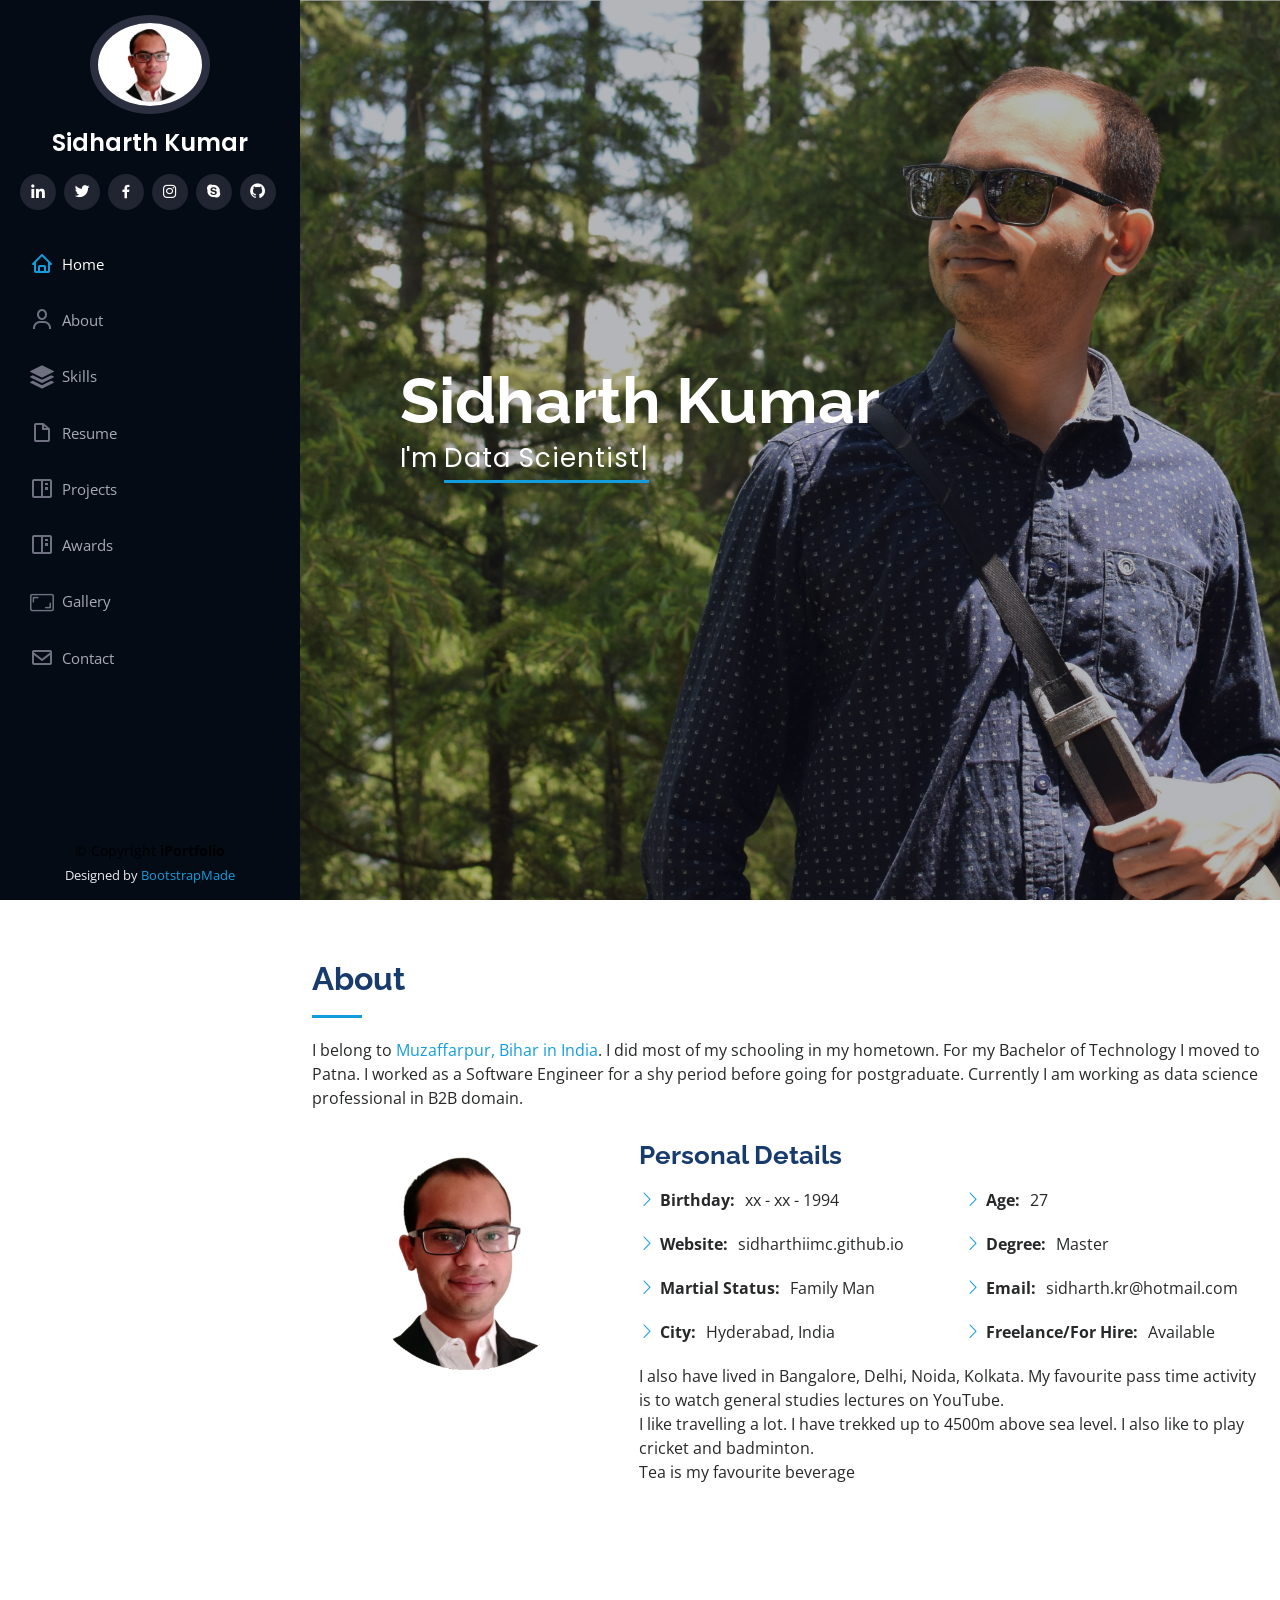
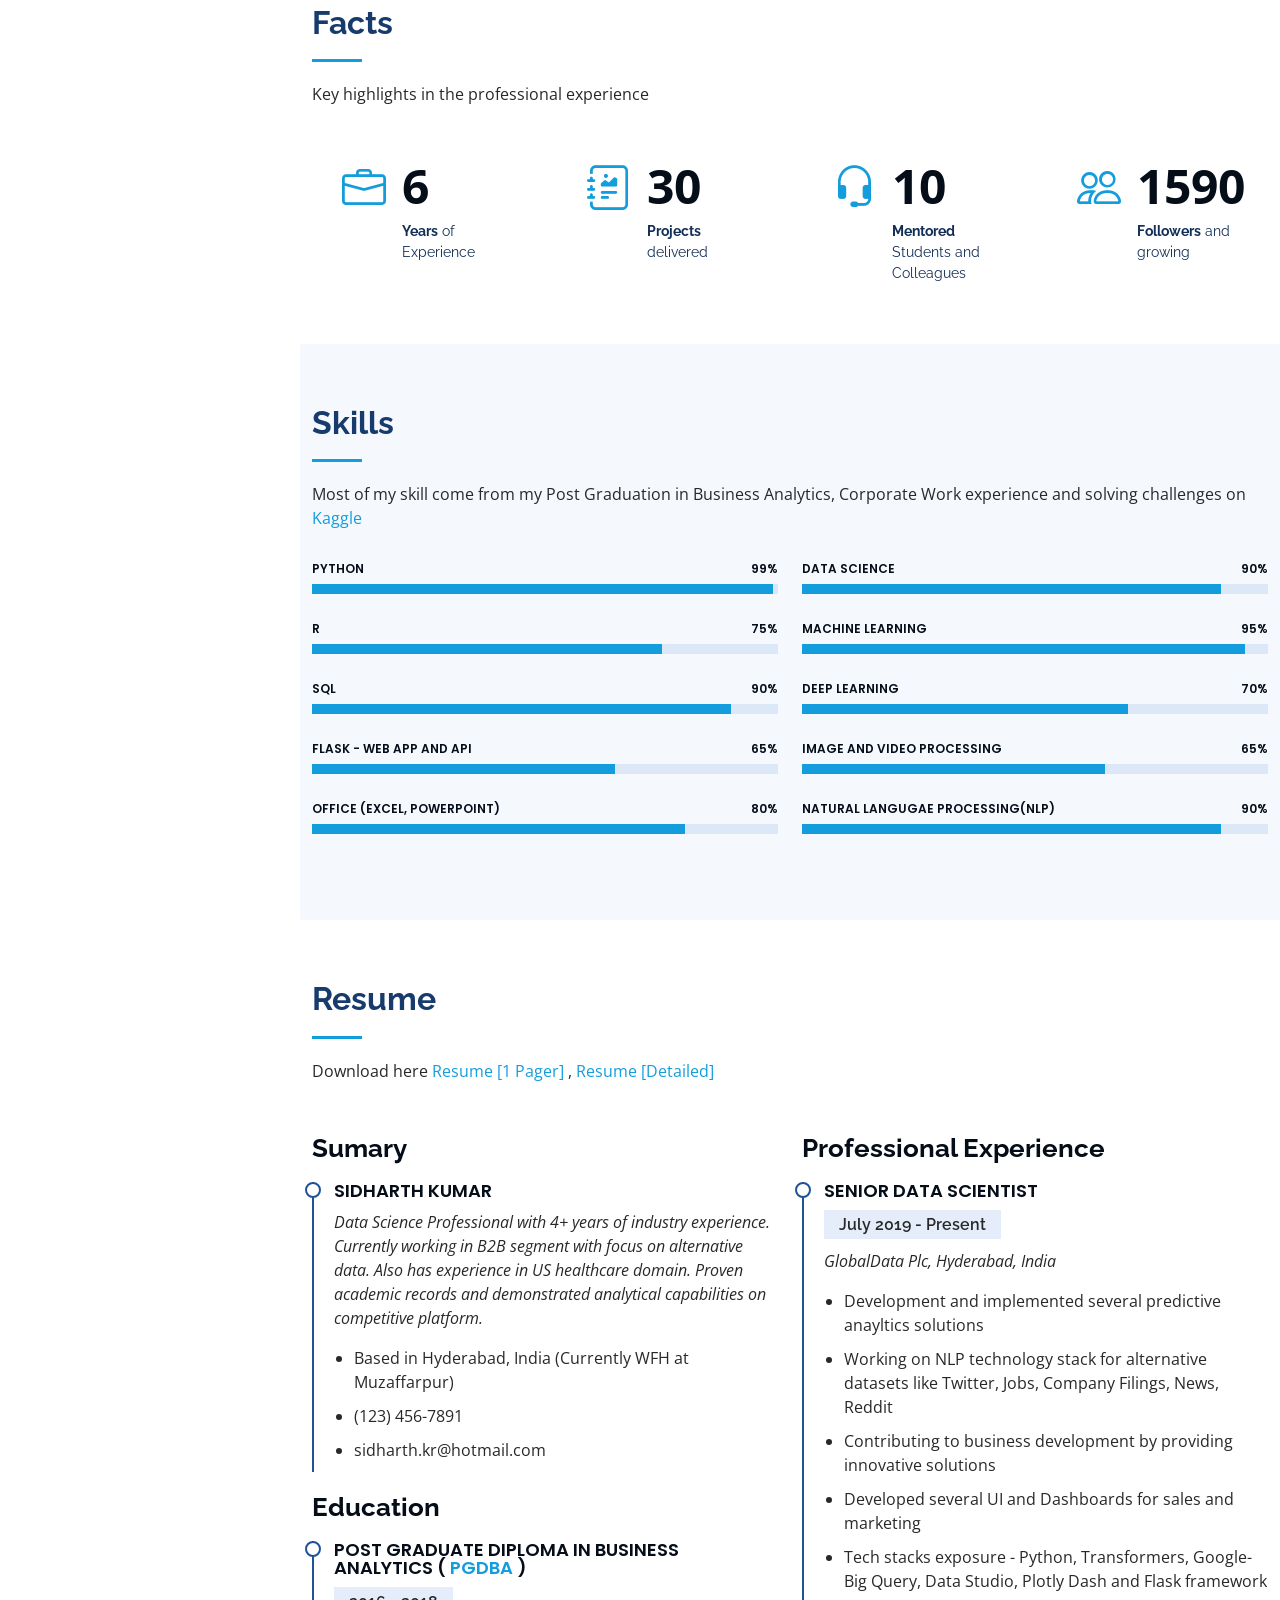
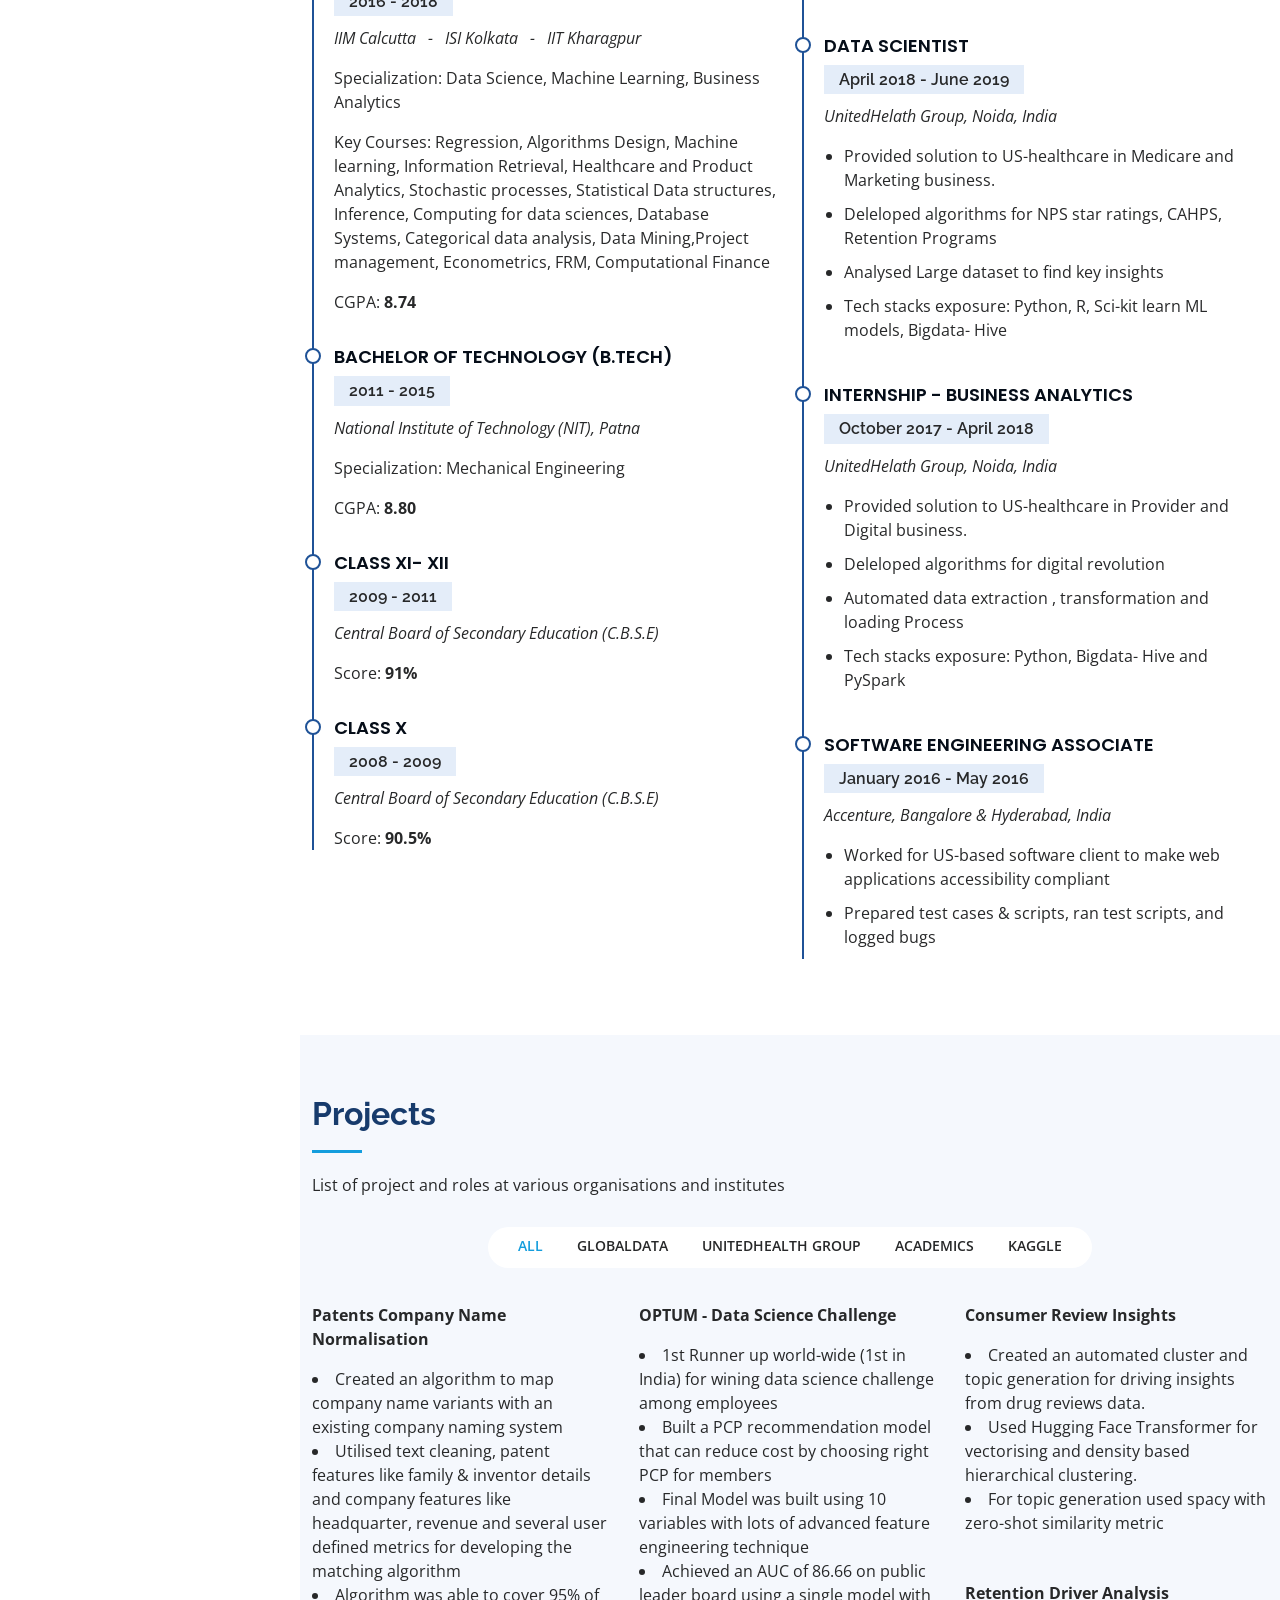
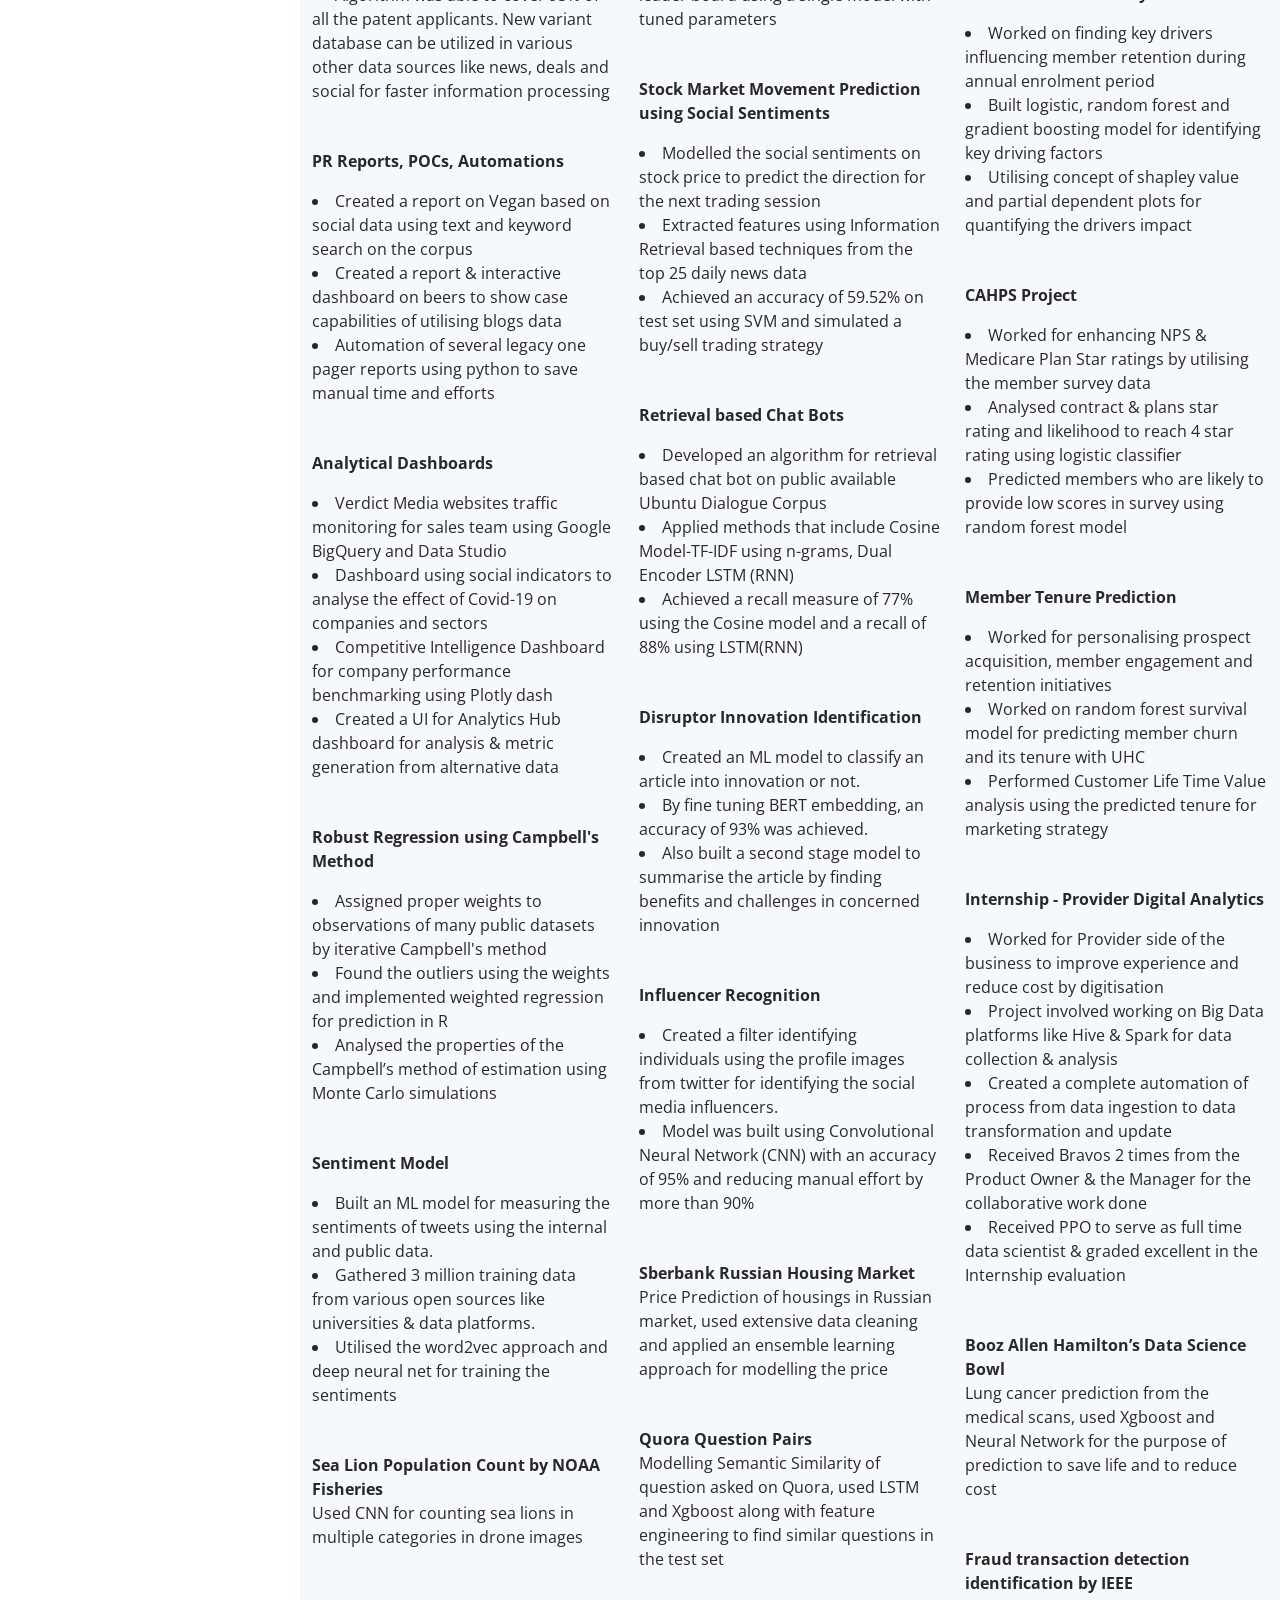
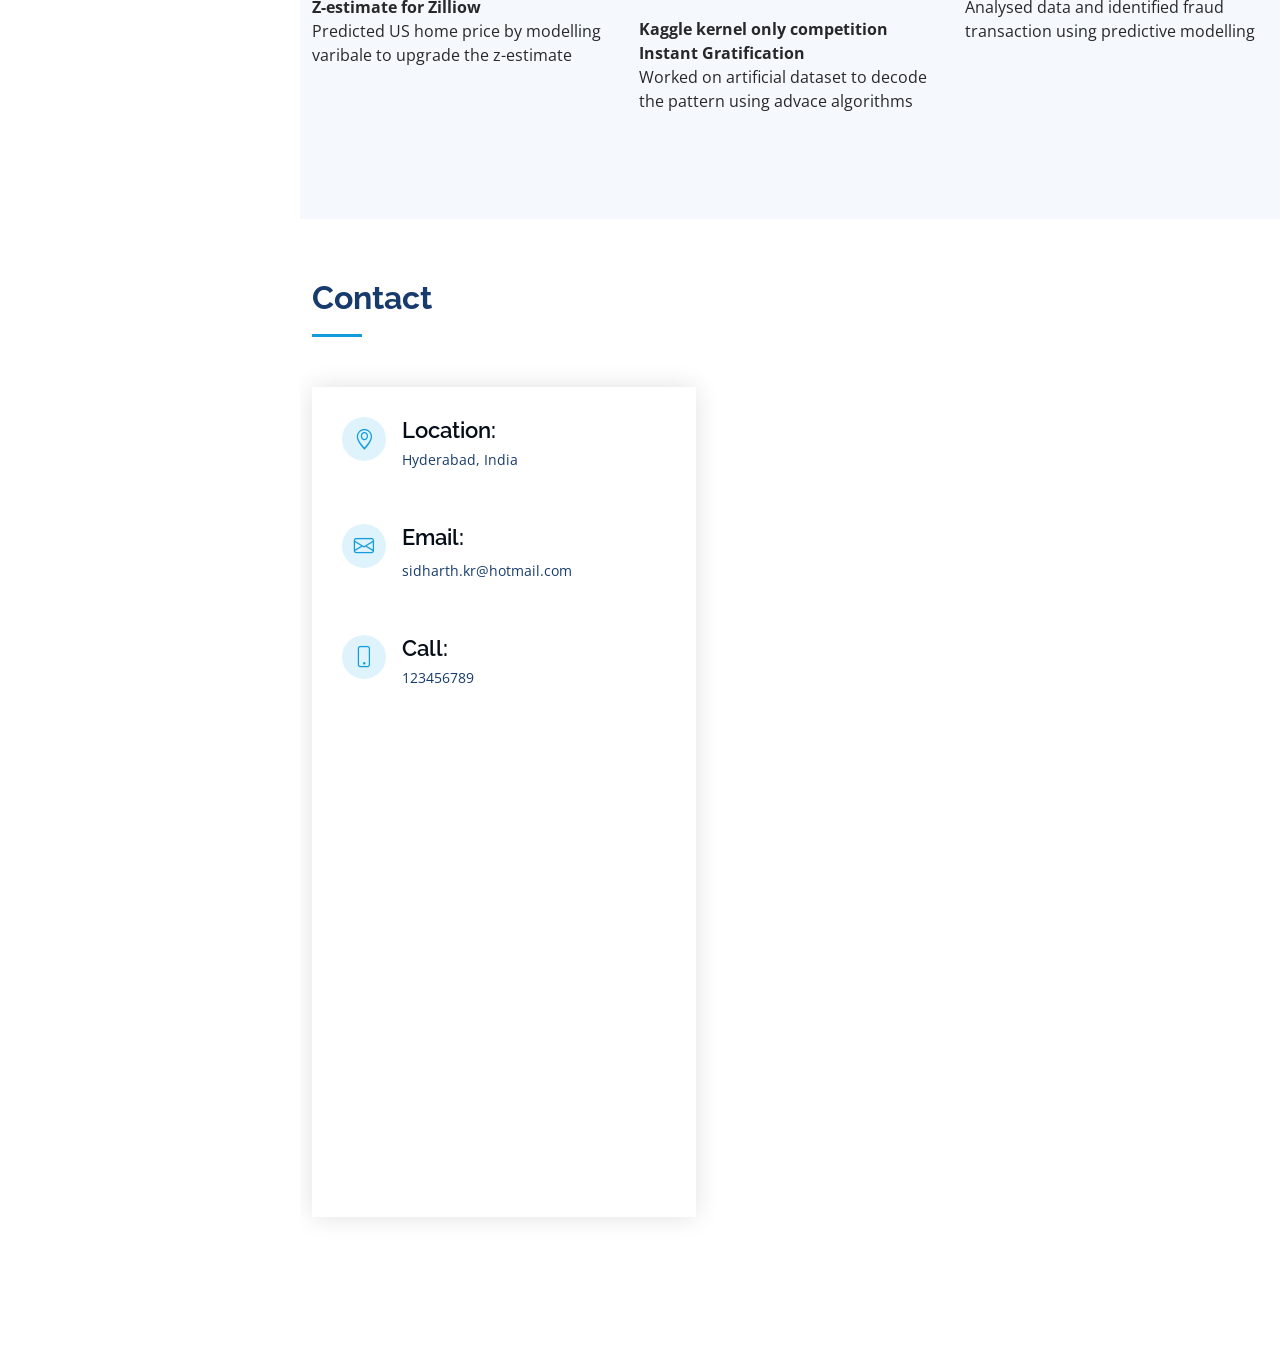
==== commit 6ba95ee3: "Update index_blog.html" ====
--- a/index_blog.html
+++ b/index_blog.html
@@ -216,7 +216,7 @@
             </div>
 			
 			<div class="progress">
-              <span class="skill">Flask - Web App and APIs <i class="val">65%</i></span>
+              <span class="skill">Flask - Web App and API <i class="val">65%</i></span>
               <div class="progress-bar-wrap">
                 <div class="progress-bar" role="progressbar" aria-valuenow="65" aria-valuemin="0" aria-valuemax="100"></div>
               </div>
@@ -248,7 +248,7 @@
             </div>
 			
             <div class="progress">
-              <span class="skill">Deep Learing <i class="val">70%</i></span>
+              <span class="skill">Deep Learning <i class="val">70%</i></span>
               <div class="progress-bar-wrap">
                 <div class="progress-bar" role="progressbar" aria-valuenow="70" aria-valuemin="0" aria-valuemax="100"></div>
               </div>
@@ -410,12 +410,59 @@
 		  <li>Algorithm was able to cover 95% of all the patent applicants. New variant database can be utilized in various other data sources like news, deals and social for faster information processing </li></p>
 		  </div></div> <!-- end of project item-->
 		  
+		  
+		  <div class="col-lg-4 col-md-6 portfolio-item filter-uhg"><div class="portfolio-wrap">
+		  <p><b>OPTUM - Data Science Challenge</b>
+		  <li>1st Runner up world-wide (1st in India) for wining data science challenge among employees </li>
+		  <li> Built a PCP recommendation model that can reduce cost by choosing right PCP for members </li>
+		  <li> Final Model was built using 10 variables with lots of advanced feature engineering technique </li>
+		  <li> Achieved an AUC of 86.66 on public leader board using a single model with tuned parameters</li></p>
+		  </div></div> <!-- end of project item-->
+		  
+		  <div class="col-lg-4 col-md-6 portfolio-item filter-GDplc"><div class="portfolio-wrap">
+		  <p><b>Consumer Review Insights</b><br>
+		  <li>Created an automated cluster and topic generation for driving insights from drug reviews data.</li>
+		  <li>Used Hugging Face Transformer for vectorising and density based hierarchical clustering. </li>
+		  <li>For topic generation used spacy with zero-shot similarity metric</li></p>
+		  </div></div> <!-- end of project item-->
+		  
+		  <div class="col-lg-4 col-md-6 portfolio-item filter-uhg"><div class="portfolio-wrap">
+		  <p><b>Retention Driver Analysis</b>
+		  <li>Worked on finding key drivers influencing member retention during annual enrolment period</li>
+		  <li>Built logistic, random forest and gradient boosting model for identifying key driving factors</li>
+		  <li> Utilising concept of shapley value and partial dependent plots for quantifying the drivers impact</li></p>
+		  </div></div> <!-- end of project item-->
+		  
+		  <div class="col-lg-4 col-md-6 portfolio-item filter-acad"><div class="portfolio-wrap">
+		  <p> <b>Stock Market Movement Prediction using Social Sentiments</b>
+		  <li>Modelled the social sentiments on stock price to predict the direction for the next trading session </li>
+		  <li> Extracted features using Information Retrieval based techniques from the top 25 daily news data </li>
+		  <li> Achieved an accuracy of 59.52% on test set using SVM and simulated a buy/sell trading strategy</li></p>
+		  </div></div> <!-- end of project item-->
+		  
+		  
 		  <div class="col-lg-4 col-md-6 portfolio-item filter-GDplc"><div class="portfolio-wrap">
 		  <p><b>PR Reports, POCs, Automations</b>
 		  <li>Created a report on Vegan based on social data using text and keyword search on the corpus</li>
 		  <li>Created a report & interactive dashboard on beers to show case capabilities of utilising blogs data</li>
 		  <li> Automation of several legacy one pager reports using python to save manual time and efforts</li></p>
 		  </div></div> <!-- end of project item-->
+		  
+		  <div class="col-lg-4 col-md-6 portfolio-item filter-uhg"><div class="portfolio-wrap">
+		  <p><b>CAHPS Project</b>
+		  <li>Worked for enhancing NPS & Medicare Plan Star ratings by utilising the member survey data</li>
+		  <li>Analysed contract & plans star rating and likelihood to reach 4 star rating using logistic classifier</li>
+		  <li>Predicted members who are likely to provide low scores in survey using random forest model</li>
+		  </p>
+		  </div></div> <!-- end of project item-->
+		  
+		  <div class="col-lg-4 col-md-6 portfolio-item filter-acad"><div class="portfolio-wrap">
+		  <p> <b>Retrieval based Chat Bots</b>
+		  <li>Developed an algorithm for retrieval based chat bot on public available Ubuntu Dialogue Corpus </li>
+		  <li> Applied methods that include Cosine Model-TF-IDF using n-grams, Dual Encoder LSTM (RNN) </li>
+		  <li> Achieved a recall measure of 77% using the Cosine model and a recall of 88% using LSTM(RNN)</li></p>
+		  </div></div> <!-- end of project item-->
+		  
 		  
 		  <div class="col-lg-4 col-md-6 portfolio-item filter-GDplc"><div class="portfolio-wrap">
 		  <p><b>Analytical Dashboards</b>
@@ -425,6 +472,14 @@
 		  <li>Created a UI for Analytics Hub dashboard for analysis & metric generation from alternative data</li></p>
 		  </div></div> <!-- end of project item-->
 		  
+		  <div class="col-lg-4 col-md-6 portfolio-item filter-uhg"><div class="portfolio-wrap">
+		  <p><b>Member Tenure Prediction</b>
+		  <li>Worked for personalising prospect acquisition, member engagement and retention initiatives</li>
+		  <li>Worked on random forest survival model for predicting member churn and its tenure with UHC </li>
+		  <li> Performed Customer Life Time Value analysis using the predicted tenure for marketing strategy</li></p>
+		  </div></div> <!-- end of project item-->
+		  
+		  
 		  <div class="col-lg-4 col-md-6 portfolio-item filter-GDplc"><div class="portfolio-wrap">
 		  <p><b>Disruptor Innovation Identification</b><br>
 		  <li>Created an ML model to classify an article into innovation or not. </li>
@@ -432,48 +487,11 @@
 		  <li> Also built a second stage model to summarise the article by finding benefits and challenges in concerned innovation</li></p>
 		  </div></div> <!-- end of project item-->
 		  
-		  <div class="col-lg-4 col-md-6 portfolio-item filter-GDplc"><div class="portfolio-wrap">
-		  <p><b>Influencer Recognition</b><br>
-		  <li>Created a filter identifying individuals using the profile images from twitter for identifying the social media influencers.</li>
-		  <li> Model was built using Convolutional Neural Network (CNN) with an accuracy of 95% and reducing manual effort by more than 90%</li></p>
-		  </div></div> <!-- end of project item-->
-		  
-		  <div class="col-lg-4 col-md-6 portfolio-item filter-GDplc"><div class="portfolio-wrap">
-		  <p><b>Consumer Review Insights</b><br>
-		  <li>Created an automated cluster and topic generation for driving insights from drug reviews data.</li>
-		  <li>Used Hugging Face Transformer for vectorising and density based hierarchical clustering. </li>
-		  <li>For topic generation used spacy with zero-shot similarity metric</li></p>
-		  </div></div> <!-- end of project item-->
-		  
-		  <div class="col-lg-4 col-md-6 portfolio-item filter-GDplc"><div class="portfolio-wrap">
-		  <p><b>Sentiment Model</b><br>
-		  <li>Built an ML model for measuring the sentiments of tweets using the internal and public data. </li>
-		  <li>Gathered 3 million training data from various open sources like universities & data platforms.</li>
-		  <li> Utilised the word2vec approach and deep neural net for training the sentiments</li></p>
-		  </div></div> <!-- end of project item-->
-		  
-		  
-		  <div class="col-lg-4 col-md-6 portfolio-item filter-uhg"><div class="portfolio-wrap">
-		  <p><b>Retention Driver Analysis</b>
-		  <li>Worked on finding key drivers influencing member retention during annual enrolment period</li>
-		  <li>Built logistic, random forest and gradient boosting model for identifying key driving factors</li>
-		  <li> Utilising concept of shapley value and partial dependent plots for quantifying the drivers impact</li></p>
-		  </div></div> <!-- end of project item-->
-		  
-		  
-		  <div class="col-lg-4 col-md-6 portfolio-item filter-uhg"><div class="portfolio-wrap">
-		  <p><b>CAHPS Project</b>
-		  <li>Worked for enhancing NPS & Medicare Plan Star ratings by utilising the member survey data</li>
-		  <li>Analysed contract & plans star rating and likelihood to reach 4 star rating using logistic classifier</li>
-		  <li>Predicted members who are likely to provide low scores in survey using random forest model</li>
-		  </p>
-		  </div></div> <!-- end of project item-->
-		  
-		  <div class="col-lg-4 col-md-6 portfolio-item filter-uhg"><div class="portfolio-wrap">
-		  <p><b>Member Tenure Prediction</b>
-		  <li>Worked for personalising prospect acquisition, member engagement and retention initiatives</li>
-		  <li>Worked on random forest survival model for predicting member churn and its tenure with UHC </li>
-		  <li> Performed Customer Life Time Value analysis using the predicted tenure for marketing strategy</li></p>
+		  <div class="col-lg-4 col-md-6 portfolio-item filter-acad"><div class="portfolio-wrap">
+		  <p> <b>Robust Regression using Campbell's Method</b>
+		  <li>Assigned proper weights to observations of many public datasets by iterative Campbell's method </li>
+		  <li> Found the outliers using the weights and implemented weighted regression for prediction in R </li>
+		  <li> Analysed the properties of the Campbell’s method of estimation using Monte Carlo simulations</li></p>
 		  </div></div> <!-- end of project item-->
 		  
 		  <div class="col-lg-4 col-md-6 portfolio-item filter-uhg"><div class="portfolio-wrap">
@@ -485,36 +503,20 @@
 		  <li> Received PPO to serve as full time data scientist & graded excellent in the Internship evaluation</li></p>
 		  </div></div> <!-- end of project item-->
 		  
-		  <div class="col-lg-4 col-md-6 portfolio-item filter-uhg"><div class="portfolio-wrap">
-		  <p><b>OPTUM - Data Science Challenge</b>
-		  <li>1st Runner up world-wide (1st in India) for wining data science challenge among employees </li>
-		  <li> Built a PCP recommendation model that can reduce cost by choosing right PCP for members </li>
-		  <li> Final Model was built using 10 variables with lots of advanced feature engineering technique </li>
-		  <li> Achieved an AUC of 86.66 on public leader board using a single model with tuned parameters</li></p>
-		  </div></div> <!-- end of project item-->
-		  
-
-		  
-		  <div class="col-lg-4 col-md-6 portfolio-item filter-acad"><div class="portfolio-wrap">
-		  <p> <b>Retrieval based Chat Bots</b>
-		  <li>Developed an algorithm for retrieval based chat bot on public available Ubuntu Dialogue Corpus </li>
-		  <li> Applied methods that include Cosine Model-TF-IDF using n-grams, Dual Encoder LSTM (RNN) </li>
-		  <li> Achieved a recall measure of 77% using the Cosine model and a recall of 88% using LSTM(RNN)</li></p>
-		  </div></div> <!-- end of project item-->
-		  
-		  <div class="col-lg-4 col-md-6 portfolio-item filter-acad"><div class="portfolio-wrap">
-		  <p> <b>Stock Market Movement Prediction using Social Sentiments</b>
-		  <li>Modelled the social sentiments on stock price to predict the direction for the next trading session </li>
-		  <li> Extracted features using Information Retrieval based techniques from the top 25 daily news data </li>
-		  <li> Achieved an accuracy of 59.52% on test set using SVM and simulated a buy/sell trading strategy</li></p>
-		  </div></div> <!-- end of project item-->
-		  
-		  <div class="col-lg-4 col-md-6 portfolio-item filter-acad"><div class="portfolio-wrap">
-		  <p> <b>Robust Regression using Campbell's Method</b>
-		  <li>Assigned proper weights to observations of many public datasets by iterative Campbell's method </li>
-		  <li> Found the outliers using the weights and implemented weighted regression for prediction in R </li>
-		  <li> Analysed the properties of the Campbell’s method of estimation using Monte Carlo simulations</li></p>
-		  </div></div> <!-- end of project item-->
+		  
+		  <div class="col-lg-4 col-md-6 portfolio-item filter-GDplc"><div class="portfolio-wrap">
+		  <p><b>Influencer Recognition</b><br>
+		  <li>Created a filter identifying individuals using the profile images from twitter for identifying the social media influencers.</li>
+		  <li> Model was built using Convolutional Neural Network (CNN) with an accuracy of 95% and reducing manual effort by more than 90%</li></p>
+		  </div></div> <!-- end of project item-->
+		  
+		  <div class="col-lg-4 col-md-6 portfolio-item filter-GDplc"><div class="portfolio-wrap">
+		  <p><b>Sentiment Model</b><br>
+		  <li>Built an ML model for measuring the sentiments of tweets using the internal and public data. </li>
+		  <li>Gathered 3 million training data from various open sources like universities & data platforms.</li>
+		  <li> Utilised the word2vec approach and deep neural net for training the sentiments</li></p>
+		  </div></div> <!-- end of project item-->
+		  
 		  
 		  
 		  <div class="col-lg-4 col-md-6 portfolio-item filter-Kaggle"><div class="portfolio-wrap">
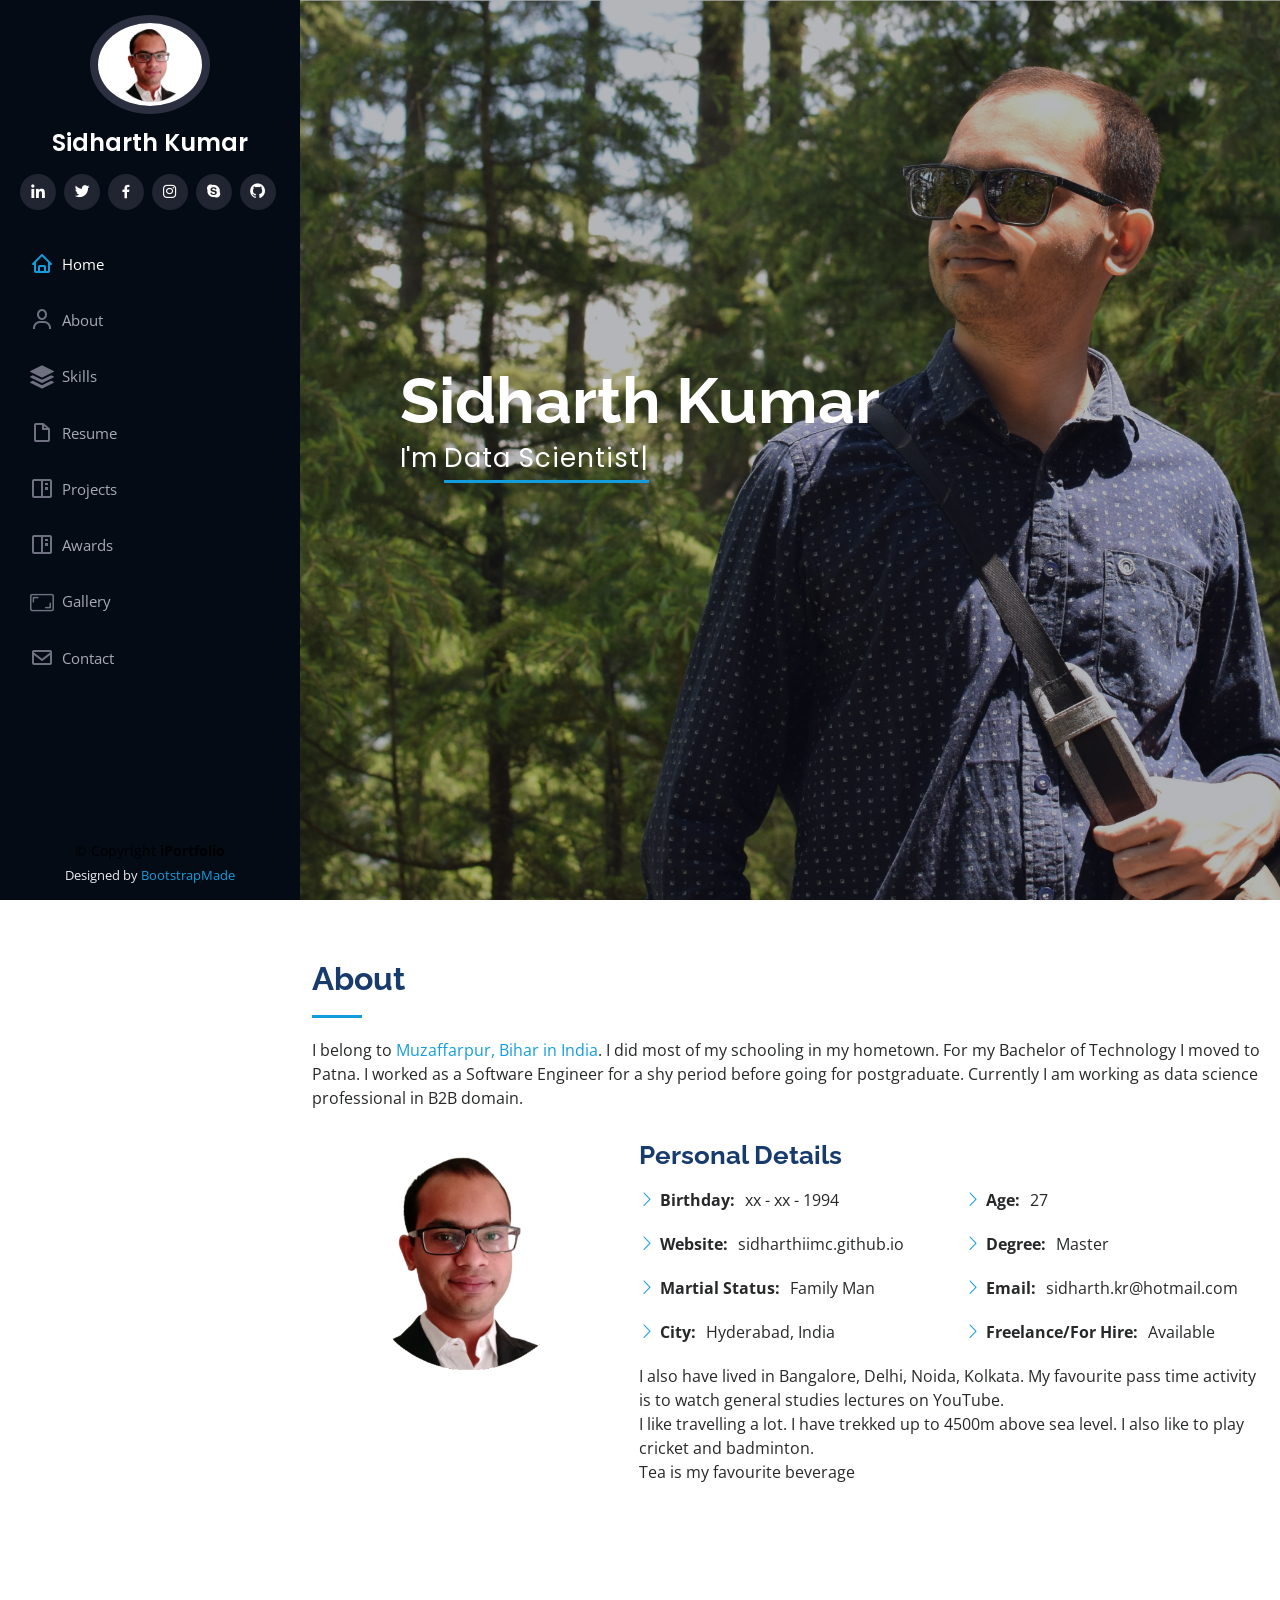
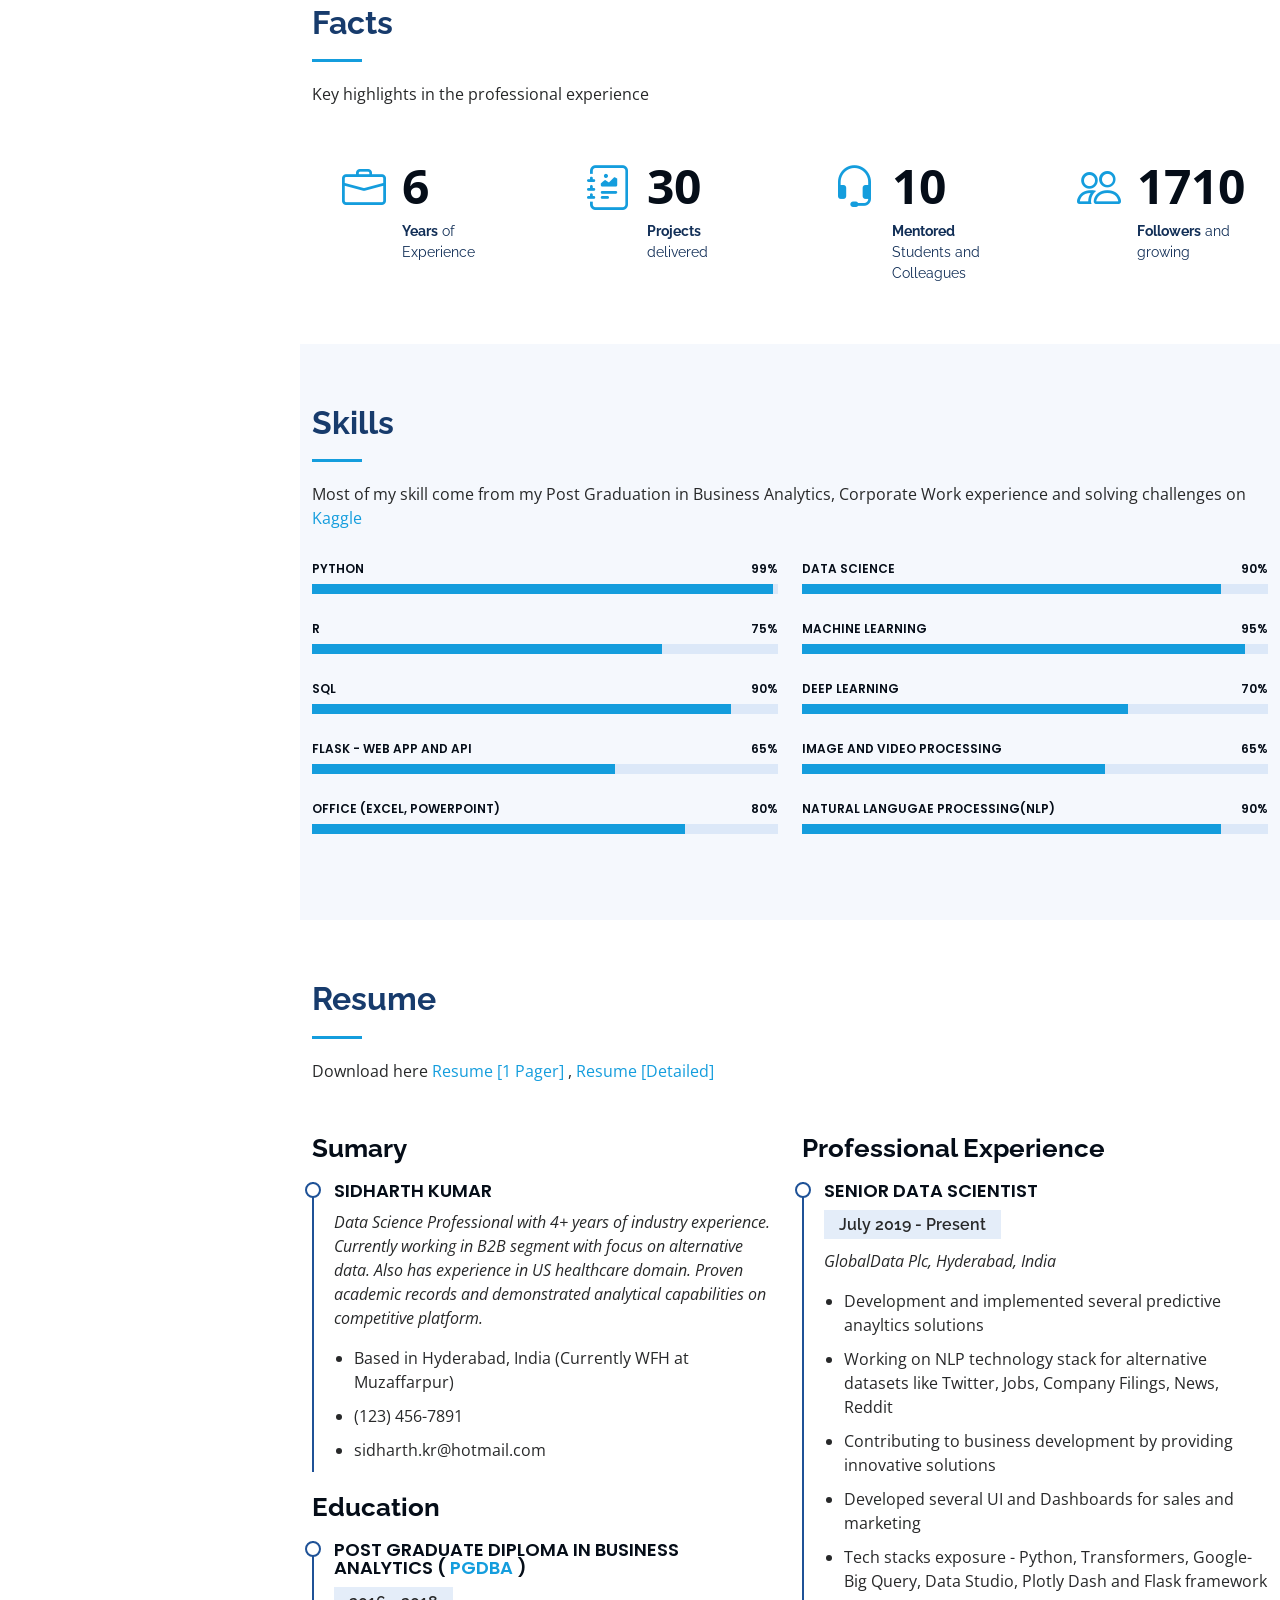
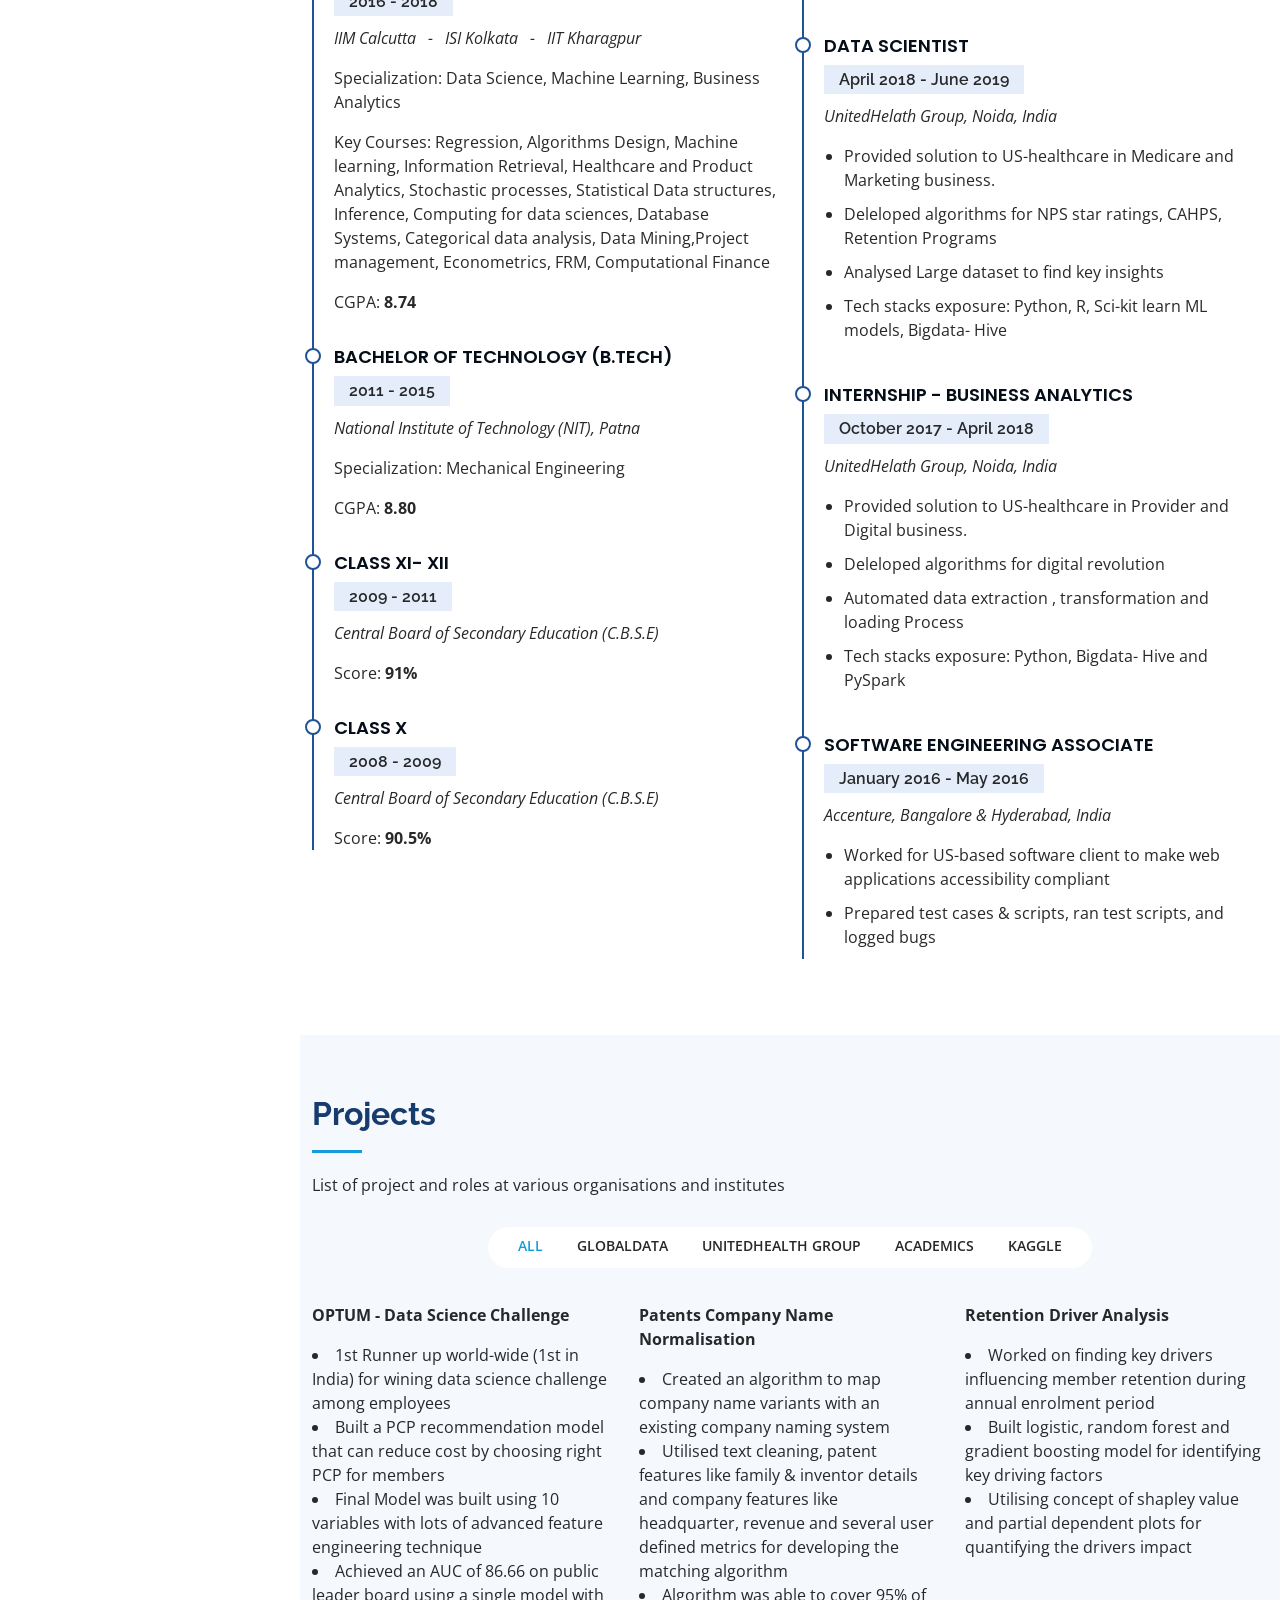
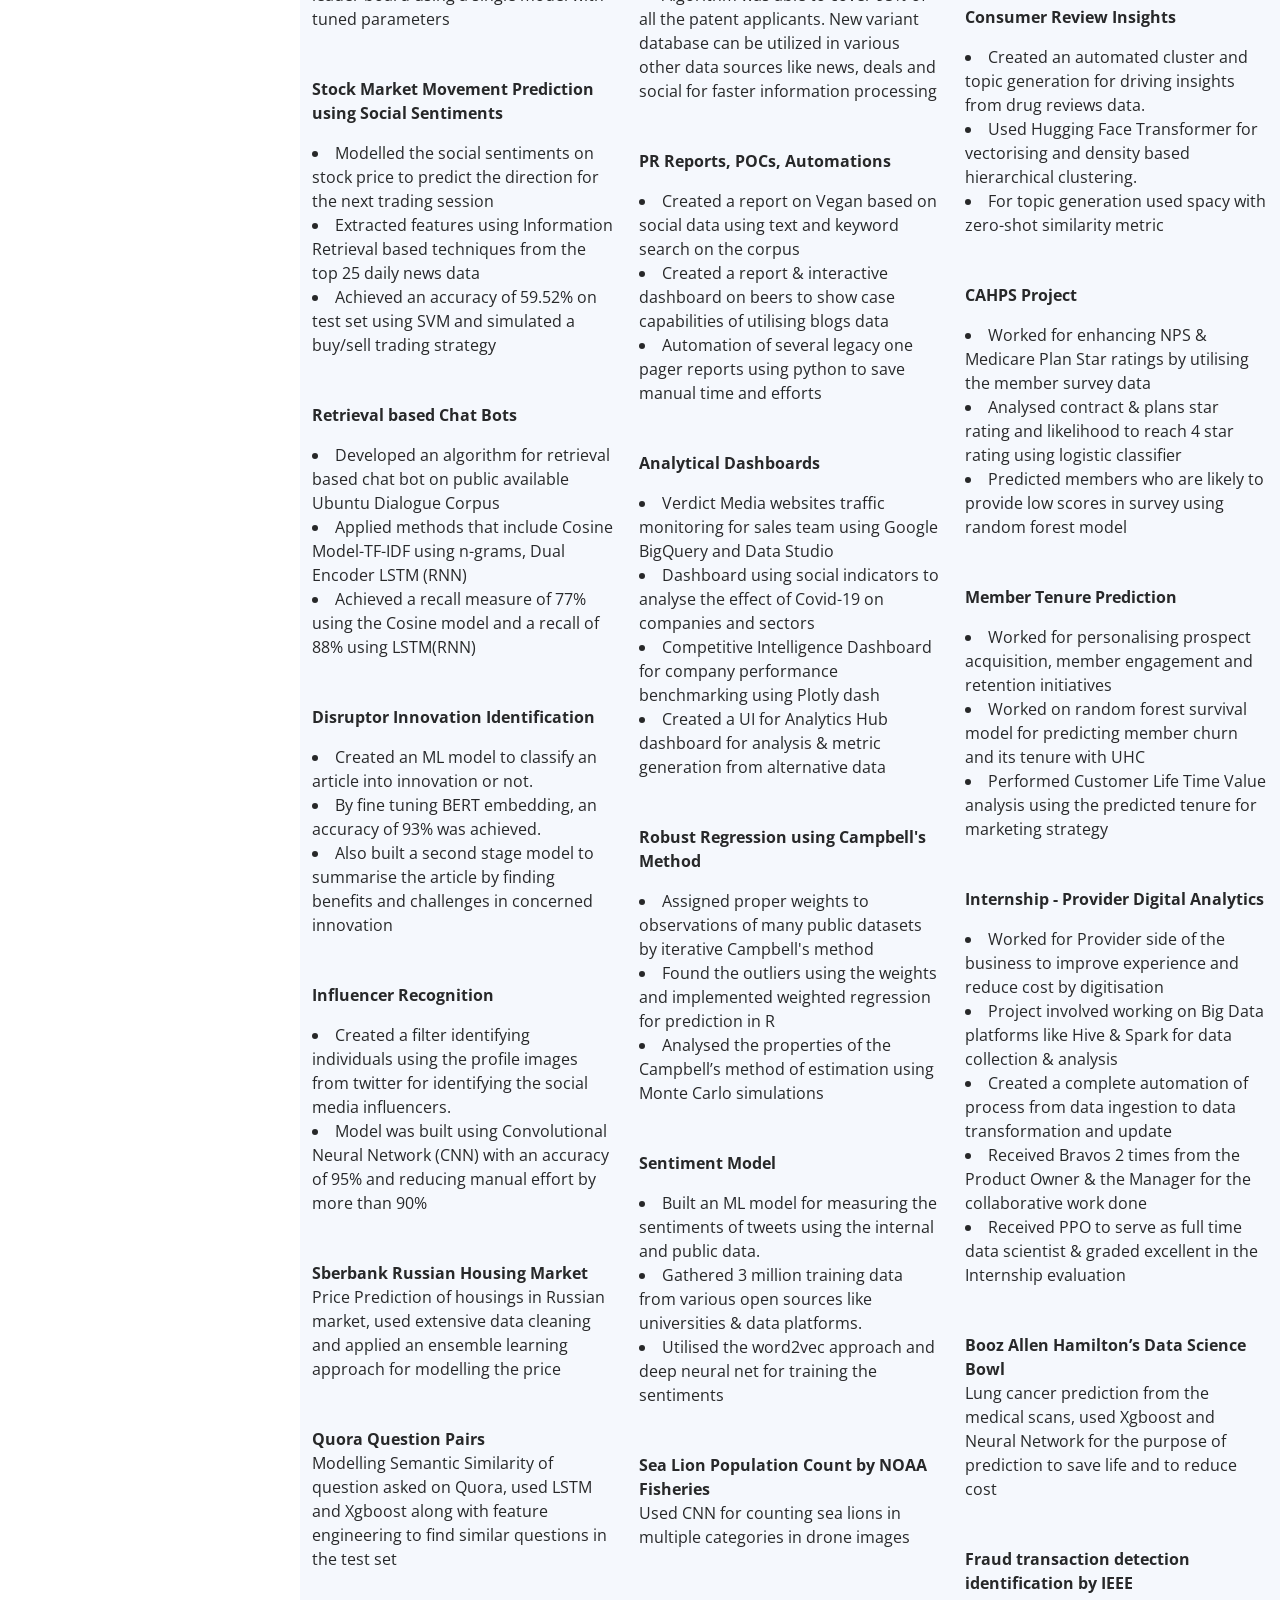
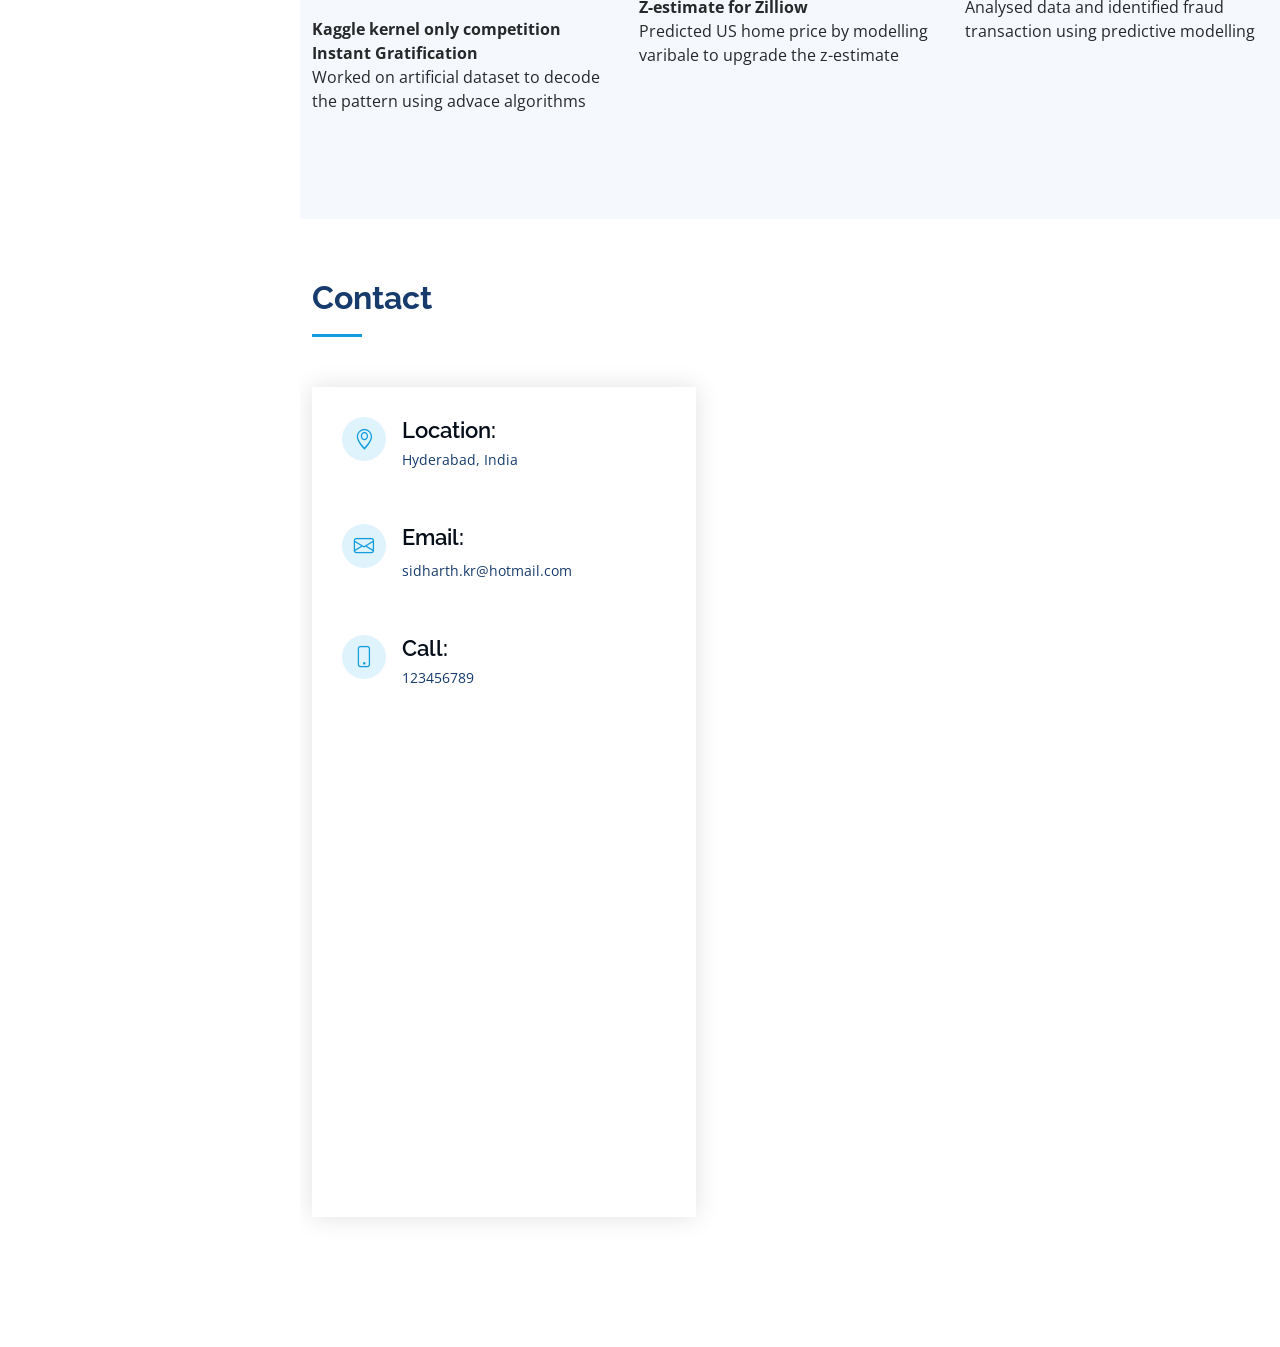
==== commit 3fa6e68e: "Update index_blog.html" ====
--- a/index_blog.html
+++ b/index_blog.html
@@ -402,14 +402,7 @@
         </div>
 
         <div class="row portfolio-container" data-aos="fade-up" data-aos-delay="100">
-
-          <div class="col-lg-4 col-md-6 portfolio-item filter-GDplc"><div class="portfolio-wrap">
-		  <p><b>Patents Company Name Normalisation</b>
-		  <li>Created an algorithm to map company name variants with an existing company naming system </li>
-		  <li>Utilised text cleaning, patent features like family & inventor details and company features like headquarter, revenue and several user defined metrics for developing the matching algorithm</li>
-		  <li>Algorithm was able to cover 95% of all the patent applicants. New variant database can be utilized in various other data sources like news, deals and social for faster information processing </li></p>
-		  </div></div> <!-- end of project item-->
-		  
+	  
 		  
 		  <div class="col-lg-4 col-md-6 portfolio-item filter-uhg"><div class="portfolio-wrap">
 		  <p><b>OPTUM - Data Science Challenge</b>
@@ -420,17 +413,26 @@
 		  </div></div> <!-- end of project item-->
 		  
 		  <div class="col-lg-4 col-md-6 portfolio-item filter-GDplc"><div class="portfolio-wrap">
-		  <p><b>Consumer Review Insights</b><br>
-		  <li>Created an automated cluster and topic generation for driving insights from drug reviews data.</li>
-		  <li>Used Hugging Face Transformer for vectorising and density based hierarchical clustering. </li>
-		  <li>For topic generation used spacy with zero-shot similarity metric</li></p>
-		  </div></div> <!-- end of project item-->
+		  <p><b>Patents Company Name Normalisation</b>
+		  <li>Created an algorithm to map company name variants with an existing company naming system </li>
+		  <li>Utilised text cleaning, patent features like family & inventor details and company features like headquarter, revenue and several user defined metrics for developing the matching algorithm</li>
+		  <li>Algorithm was able to cover 95% of all the patent applicants. New variant database can be utilized in various other data sources like news, deals and social for faster information processing </li></p>
+		  </div></div> <!-- end of project item-->
+		  
 		  
 		  <div class="col-lg-4 col-md-6 portfolio-item filter-uhg"><div class="portfolio-wrap">
 		  <p><b>Retention Driver Analysis</b>
 		  <li>Worked on finding key drivers influencing member retention during annual enrolment period</li>
 		  <li>Built logistic, random forest and gradient boosting model for identifying key driving factors</li>
 		  <li> Utilising concept of shapley value and partial dependent plots for quantifying the drivers impact</li></p>
+		  </div></div> <!-- end of project item-->
+		  
+		  
+		  <div class="col-lg-4 col-md-6 portfolio-item filter-GDplc"><div class="portfolio-wrap">
+		  <p><b>Consumer Review Insights</b><br>
+		  <li>Created an automated cluster and topic generation for driving insights from drug reviews data.</li>
+		  <li>Used Hugging Face Transformer for vectorising and density based hierarchical clustering. </li>
+		  <li>For topic generation used spacy with zero-shot similarity metric</li></p>
 		  </div></div> <!-- end of project item-->
 		  
 		  <div class="col-lg-4 col-md-6 portfolio-item filter-acad"><div class="portfolio-wrap">
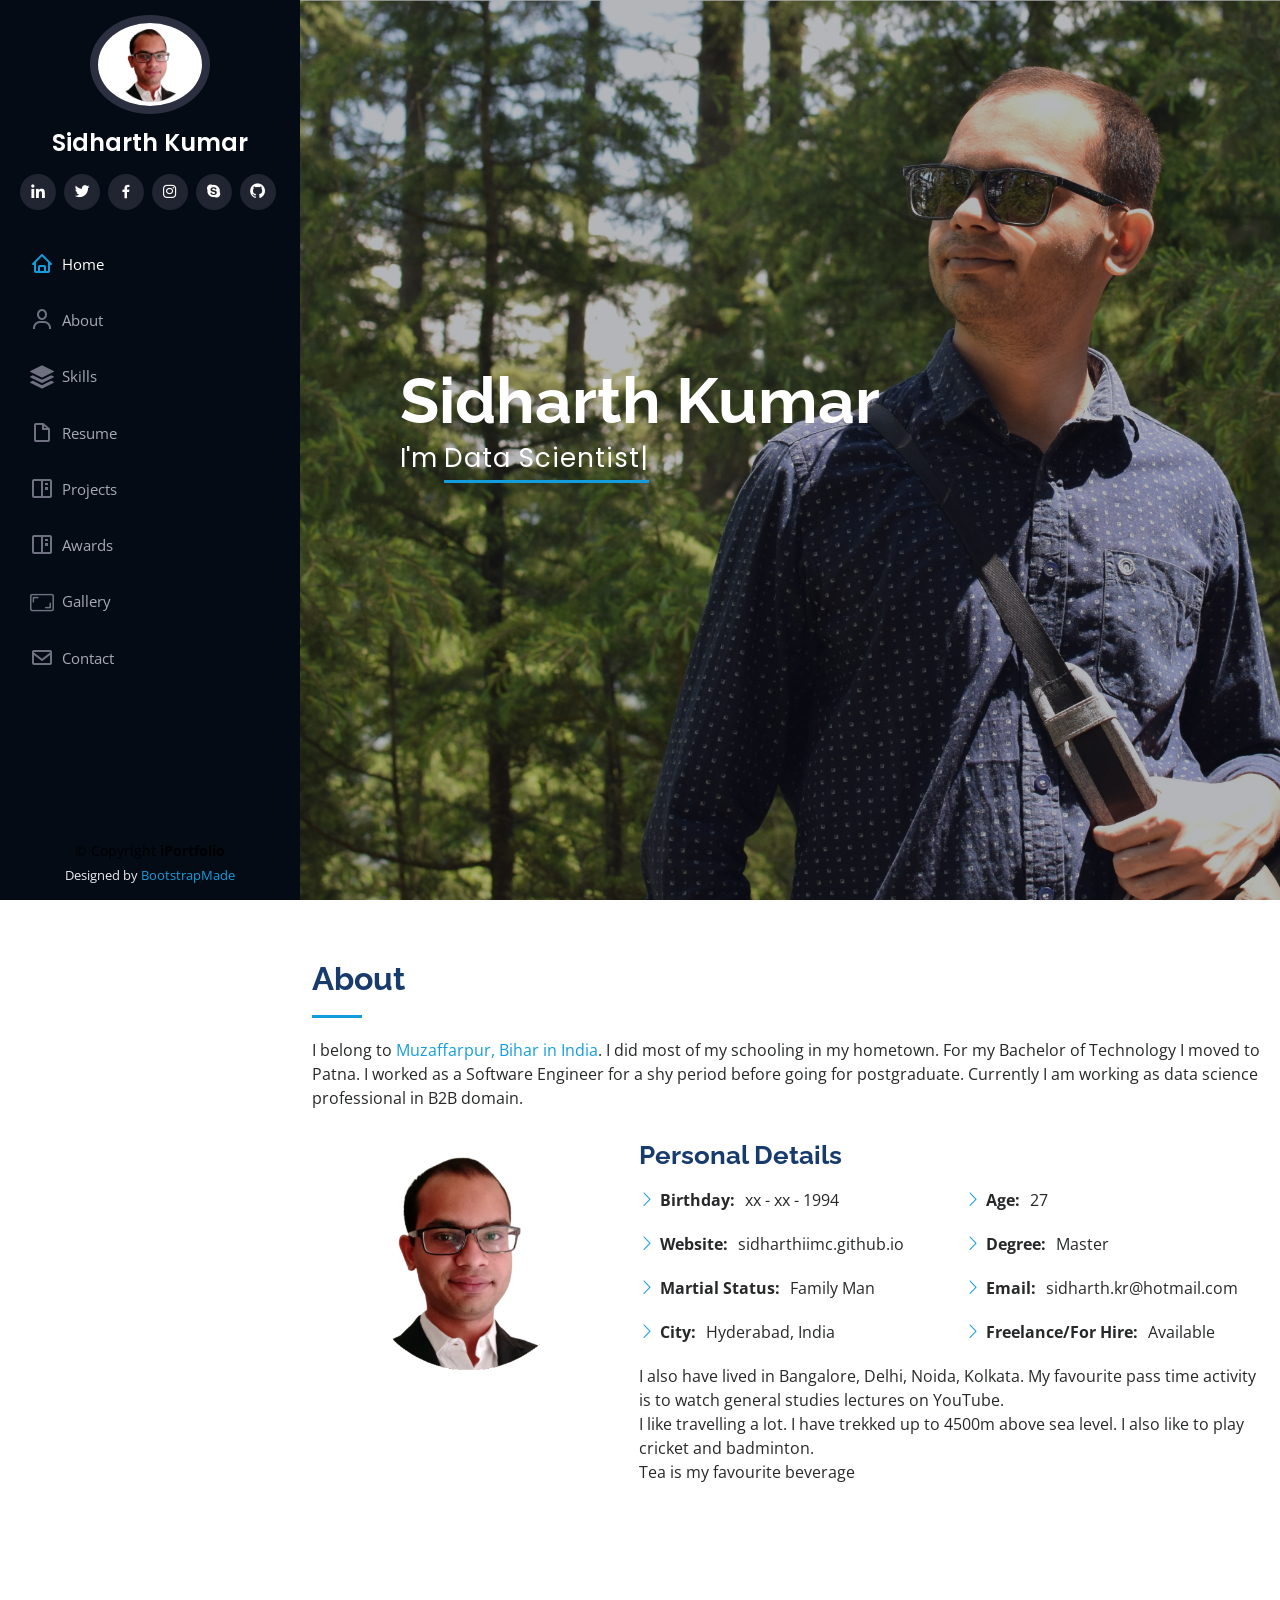
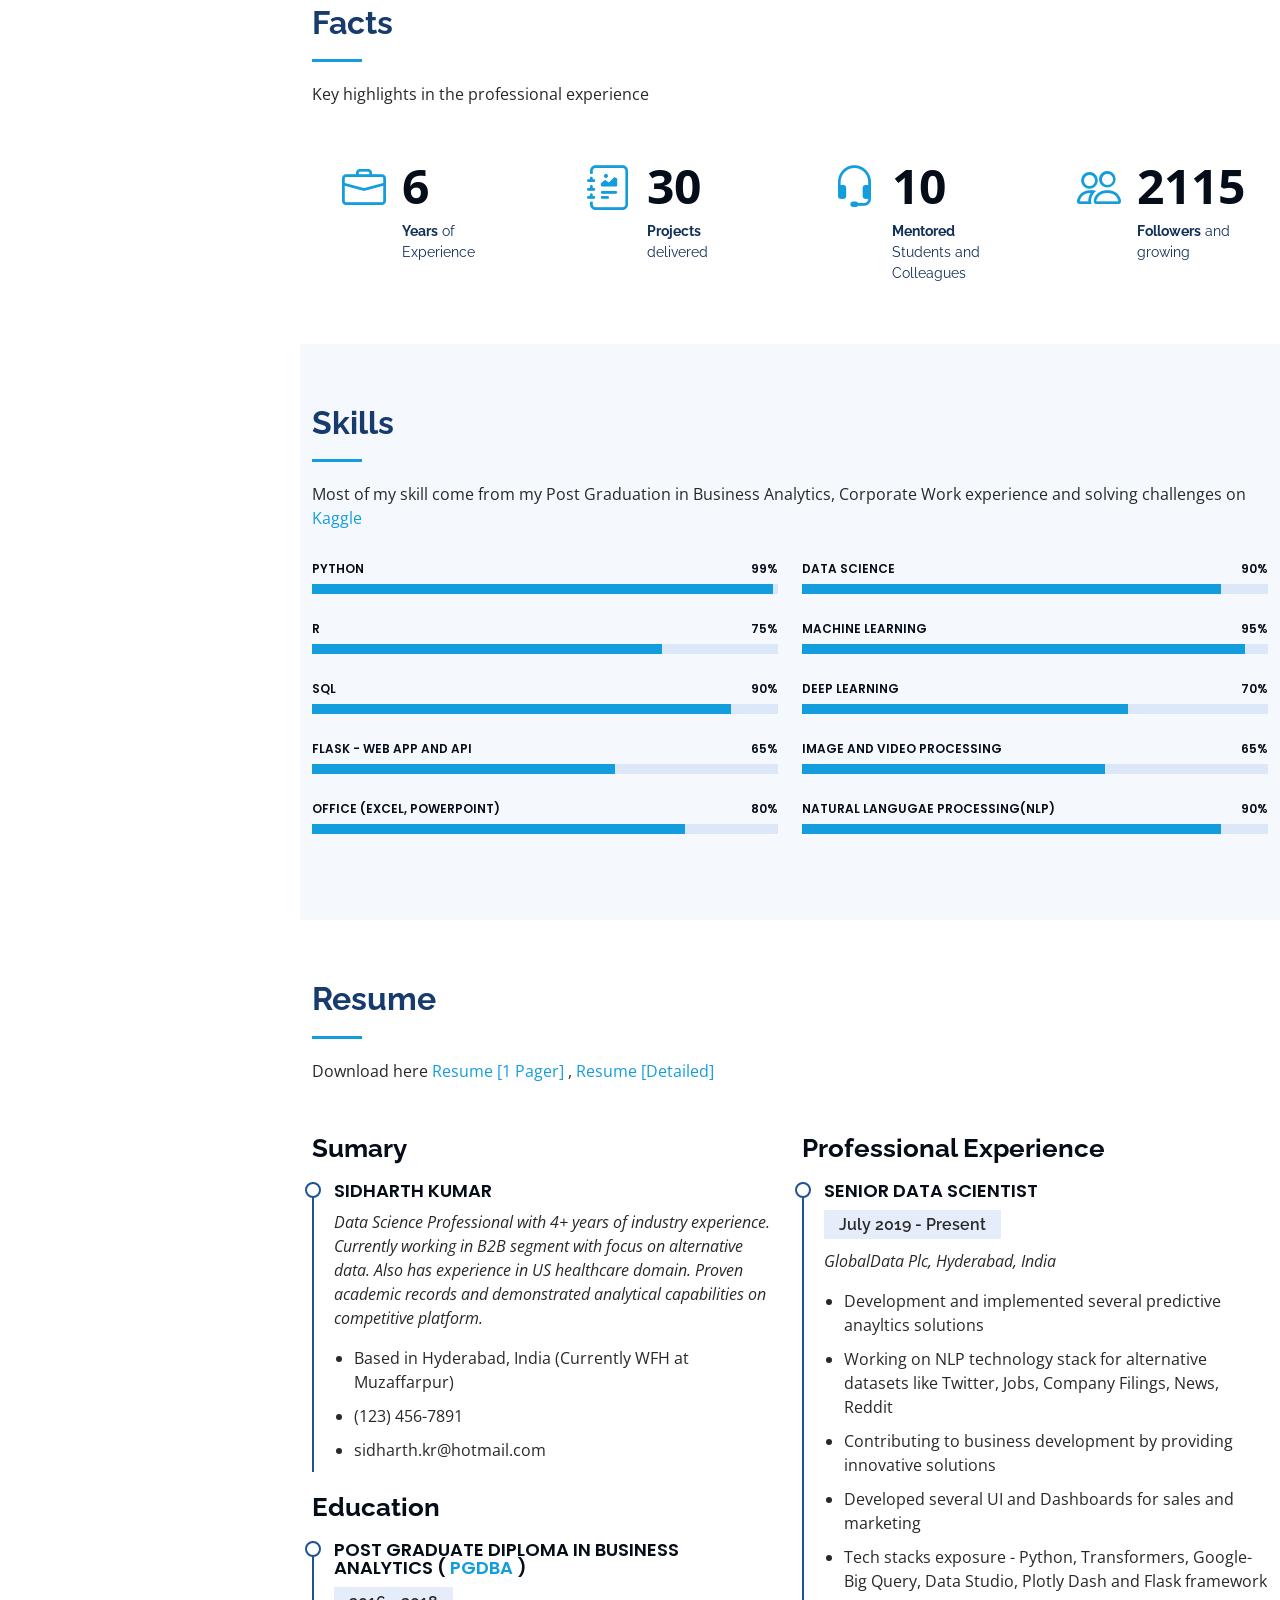
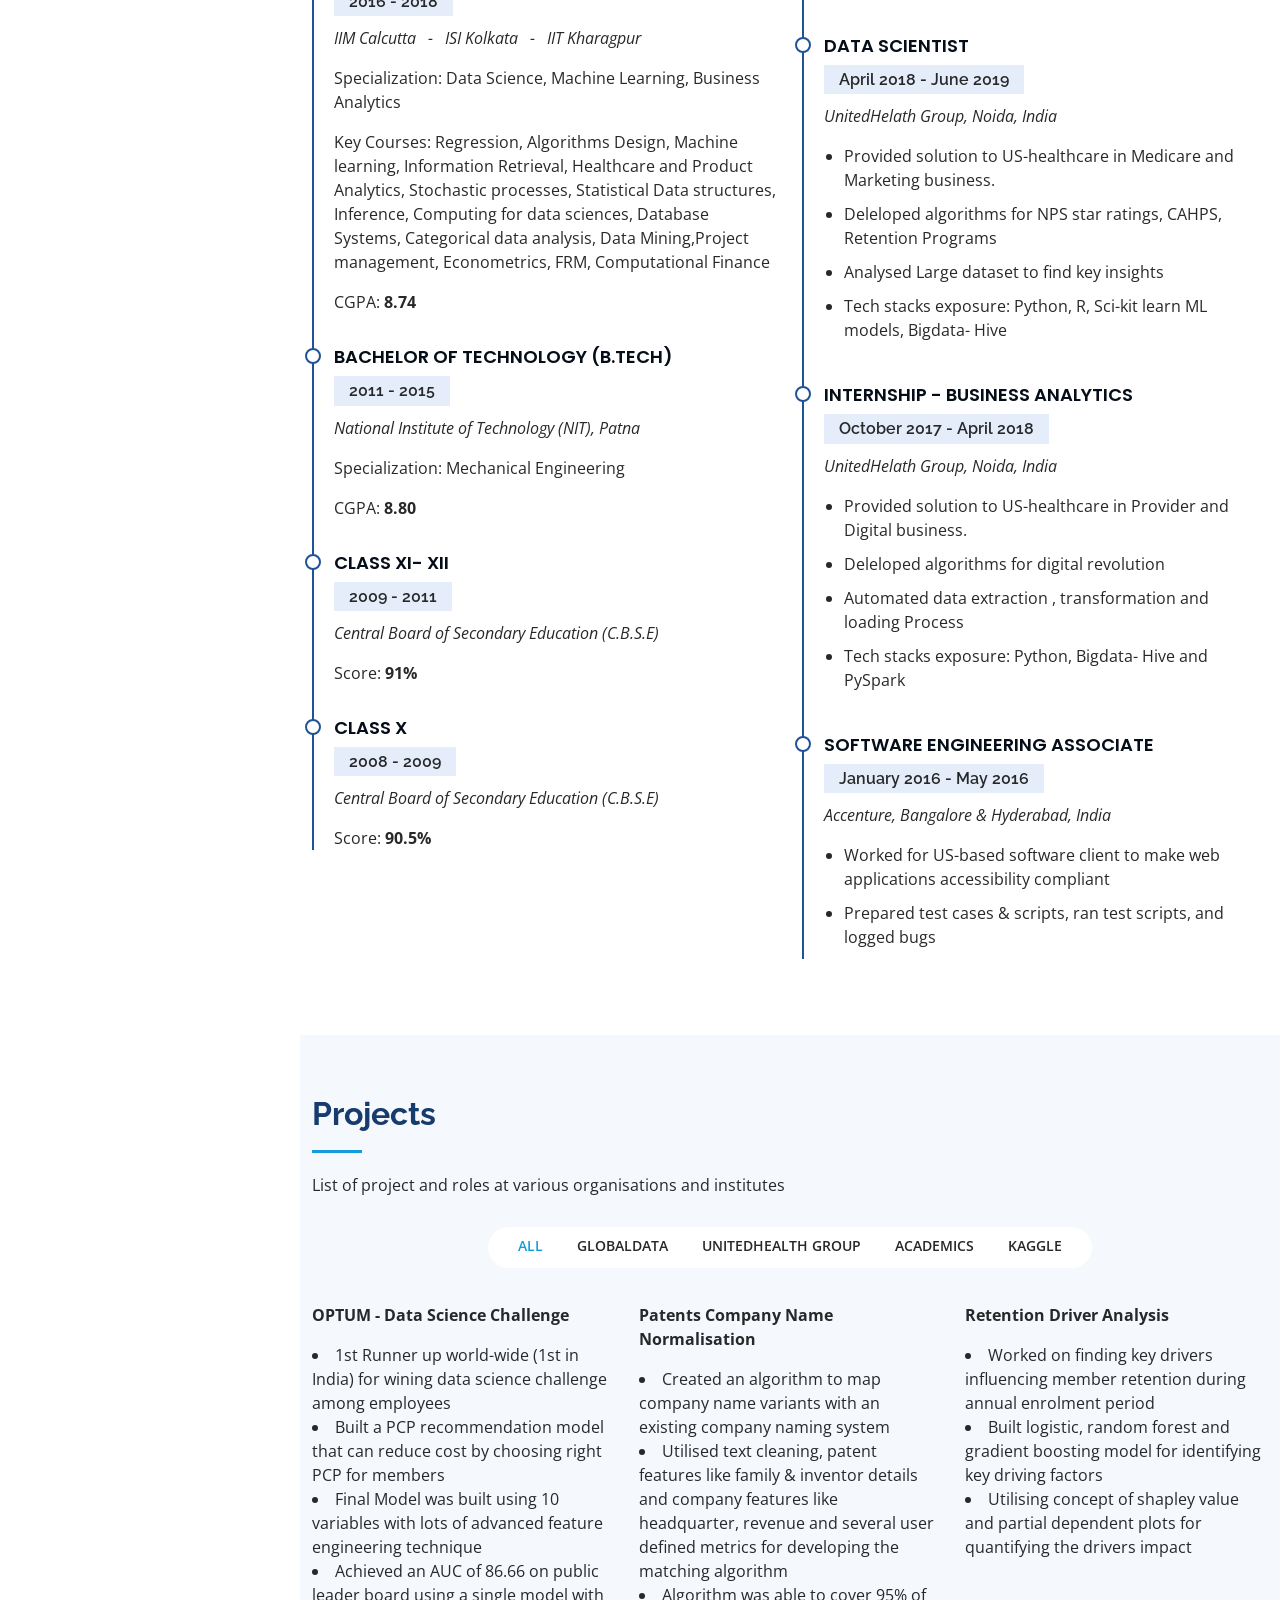
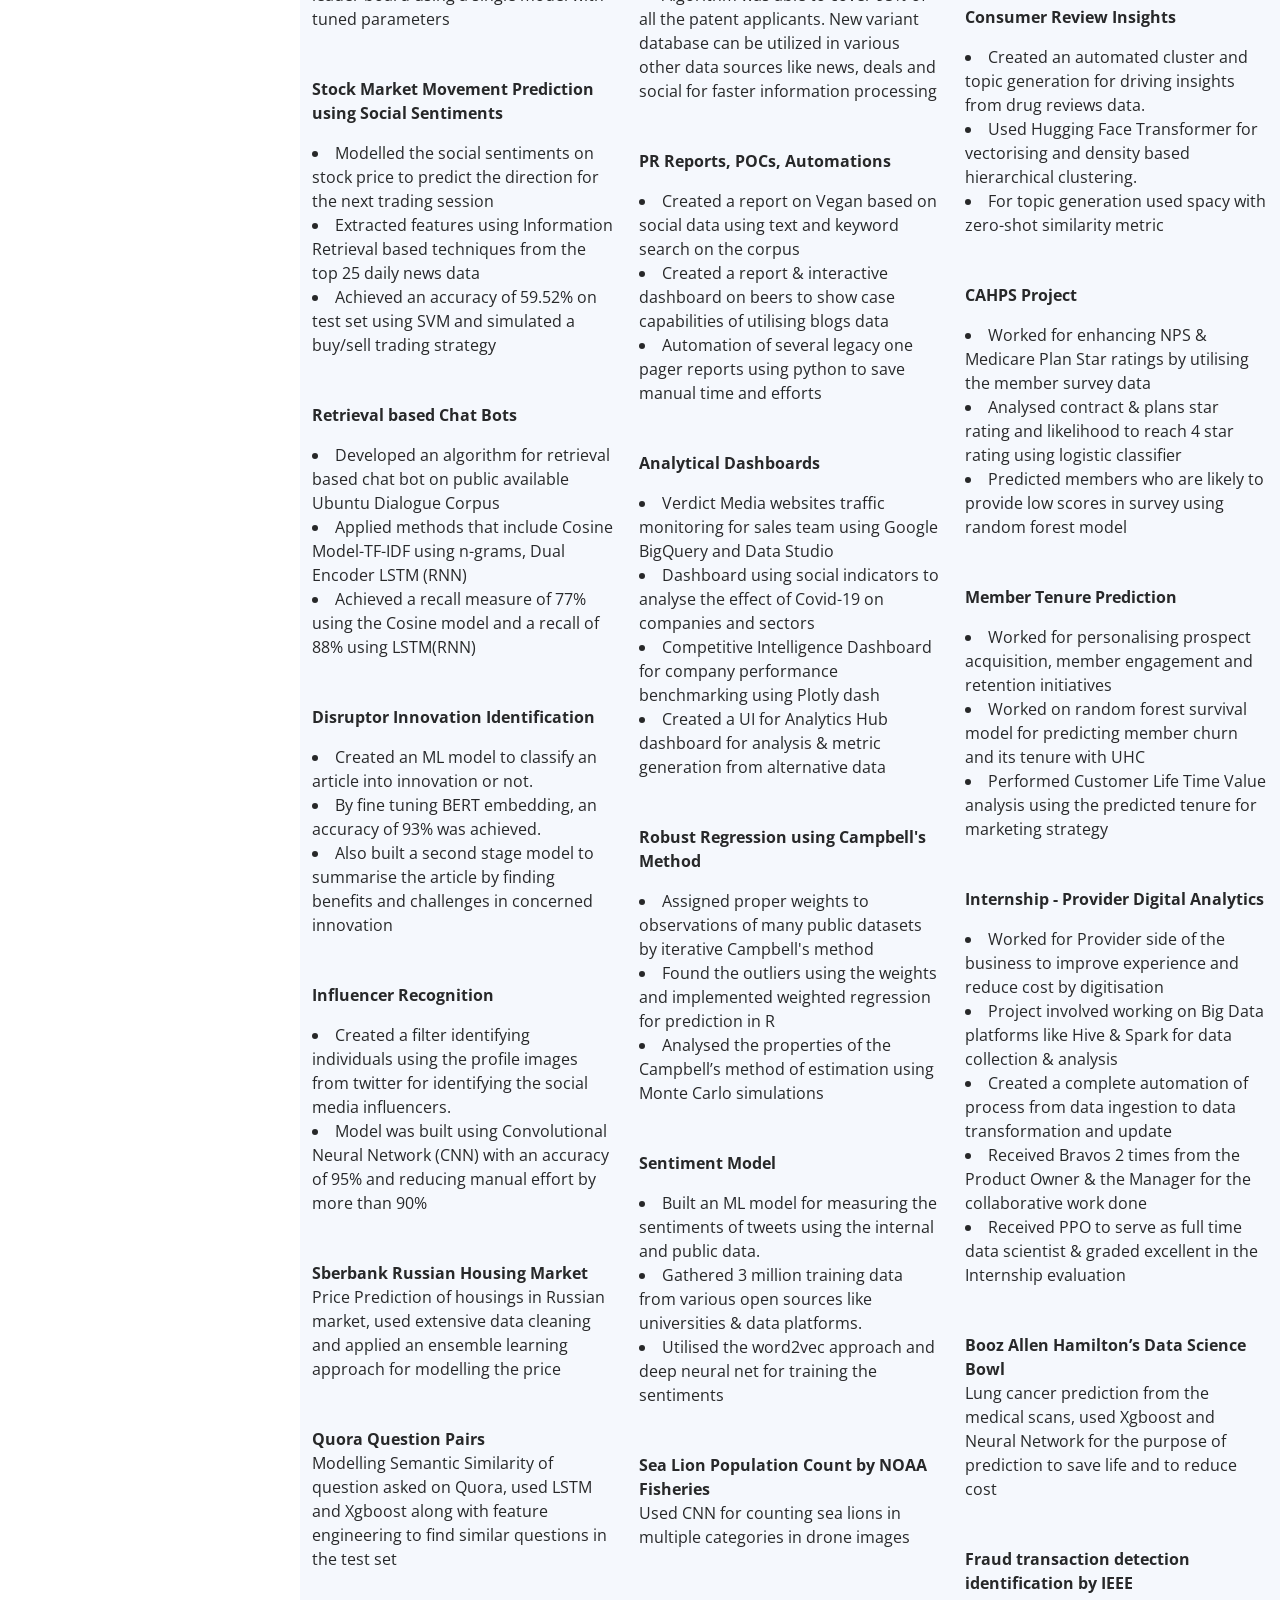
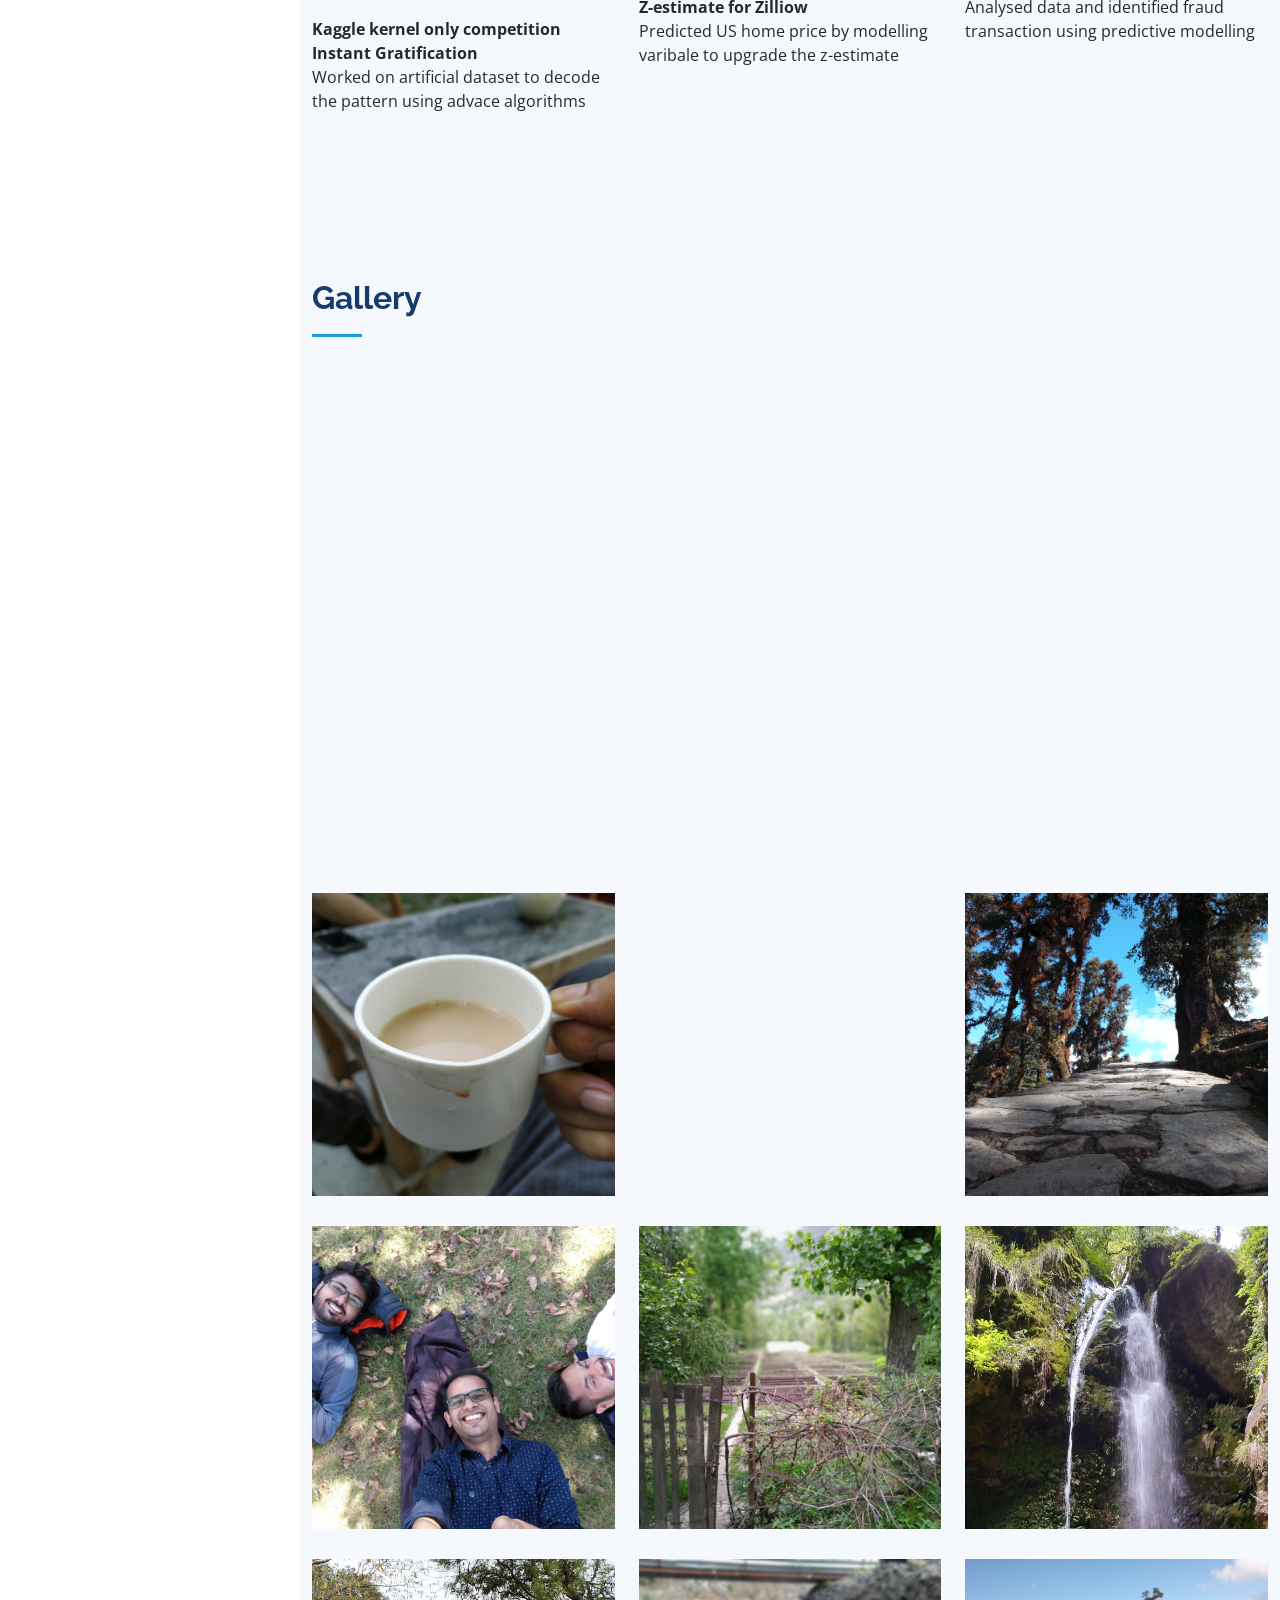
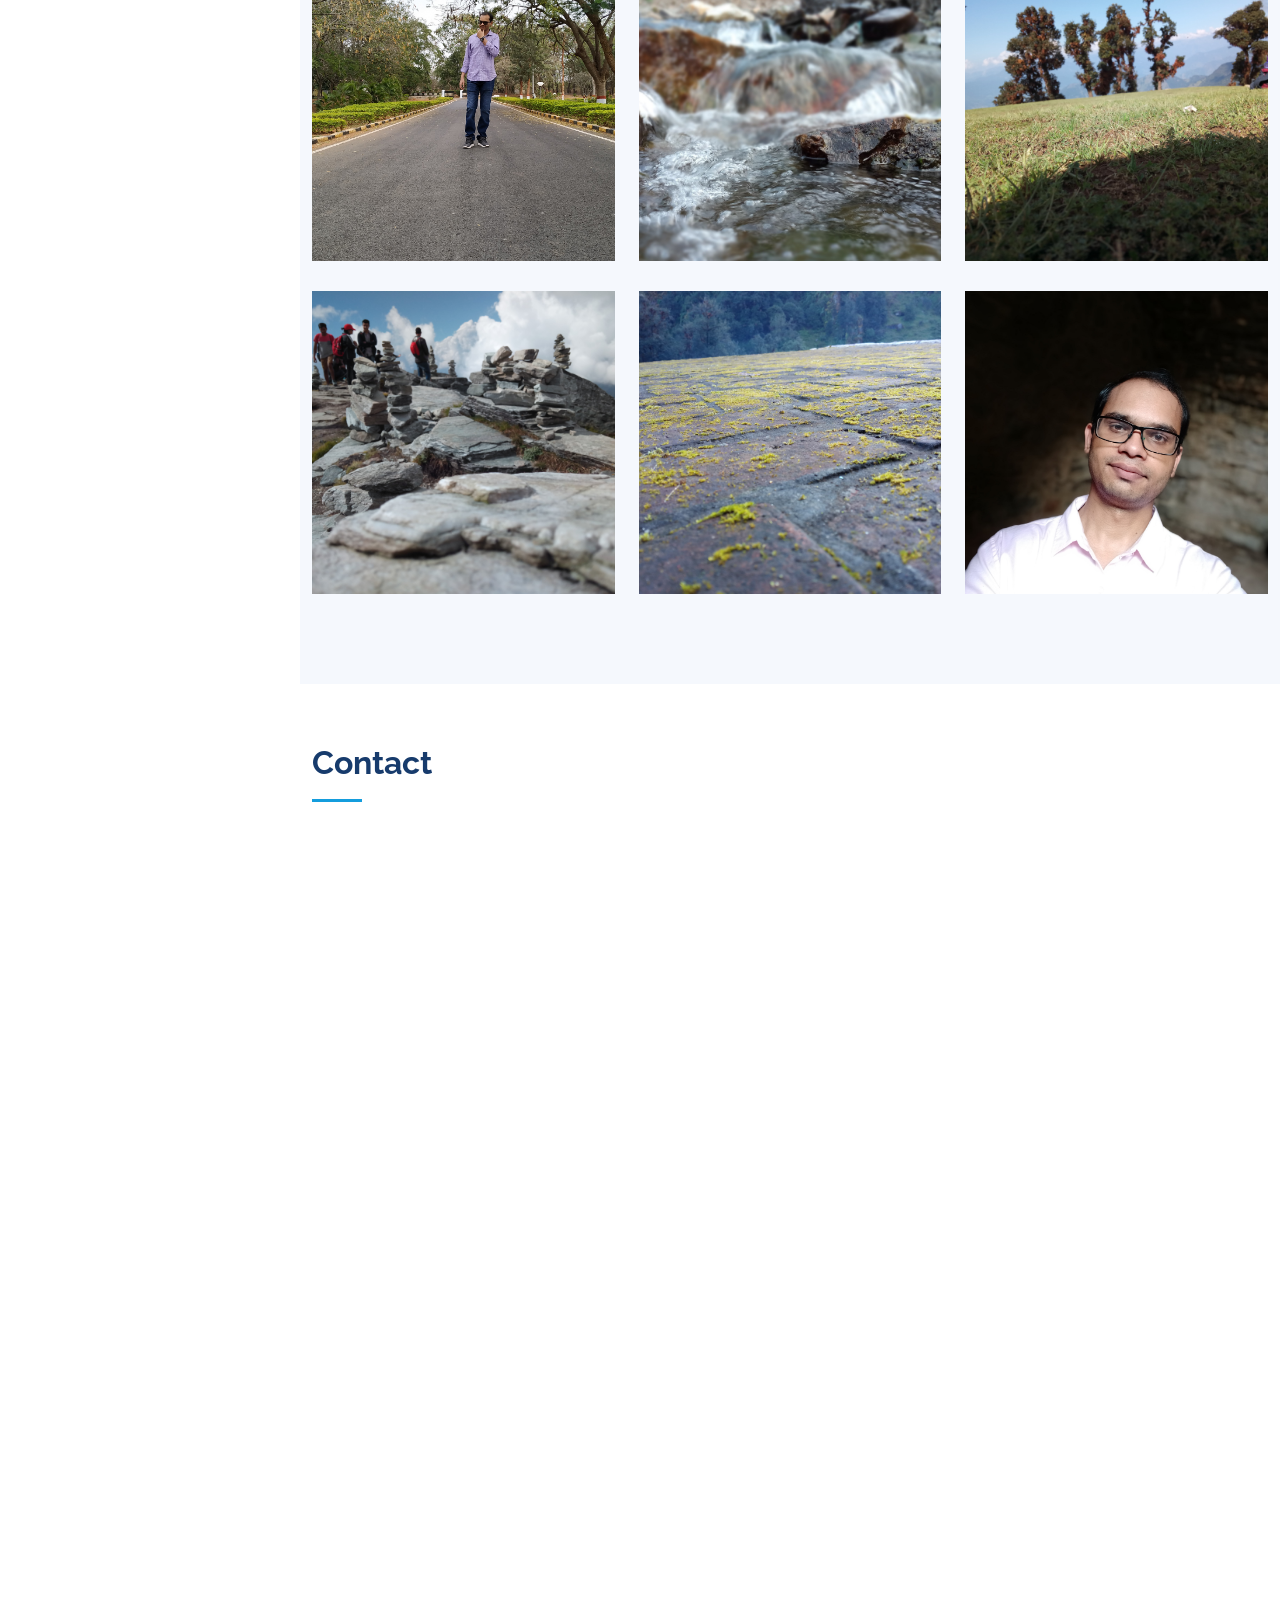
==== commit ba73c2fc: "new files added" ====
--- a/index_blog.html
+++ b/index_blog.html
@@ -624,8 +624,75 @@
       </div>
     </section><!-- End Awards Section -->
 
-
 	<!-- ======= Gallery Section ======= -->
+	
+    <section id="gallery" class="portfolio section-bg">
+      <div class="container">
+
+        <div class="section-title">
+          <h2>Gallery</h2>
+          <p>
+		  <iframe width="1080" height="500" src="https://www.youtube.com/embed/8UgoND1qK9E" title="YouTube video player" frameborder="0" allow="accelerometer; autoplay; clipboard-write; encrypted-media; gyroscope; picture-in-picture" allowfullscreen></iframe></p>
+        </div>
+		<!--
+        <div class="row" data-aos="fade-up">
+          <div class="col-lg-12 d-flex justify-content-center">
+            <ul id="portfolio-flters">
+              <li data-filter="*" class="filter-active">All</li>
+              <li data-filter=".filter-GDplc" >GlobalData</li>
+              <li data-filter=".filter-uhg">UnitedHealth Group</li>
+              <li data-filter=".filter-acad">Academics</li>
+			  <li data-filter=".filter-Kaggle">Kaggle</li>
+            </ul>
+          </div>
+        </div>
+		-->
+		
+        <div class="row portfolio-container" data-aos="fade-up" data-aos-delay="100">
+		
+			<div class="col-lg-4 col-md-6 portfolio-item filter-web">
+            <div class="portfolio-wrap">
+              <img src="assets/img/labpics/chandrasheela/3.png" class="img-fluid" alt=""></div></div> <!-- end item -->
+			<div class="col-lg-4 col-md-6 portfolio-item filter-web">
+            <div class="portfolio-wrap">
+              <img src="assets/img/labpics/chandrasheela/DSC_0350.jpg" class="img-fluid" alt=""></div></div> <!-- end item -->
+			<div class="col-lg-4 col-md-6 portfolio-item filter-web">
+            <div class="portfolio-wrap">
+              <img src="assets/img/labpics/chandrasheela/IMG_20180930_093703216.jpg" class="img-fluid" alt=""></div></div> <!-- end item -->
+			<div class="col-lg-4 col-md-6 portfolio-item filter-web">
+            <div class="portfolio-wrap">
+              <img src="assets/img/labpics/chandrasheela/IMG_20181001_130020274.jpg" class="img-fluid" alt=""></div></div> <!-- end item -->
+			<div class="col-lg-4 col-md-6 portfolio-item filter-web">
+            <div class="portfolio-wrap">
+              <img src="assets/img/labpics/chandrasheela/IMG_20190419_183546.jpg" class="img-fluid" alt=""></div></div> <!-- end item -->
+			<div class="col-lg-4 col-md-6 portfolio-item filter-web">
+            <div class="portfolio-wrap">
+              <img src="assets/img/labpics/chandrasheela/IMG_20190421_120739.jpg" class="img-fluid" alt=""></div></div> <!-- end item -->
+			<div class="col-lg-4 col-md-6 portfolio-item filter-web">
+            <div class="portfolio-wrap">
+              <img src="assets/img/labpics/chandrasheela/IMG_20200209_160847.jpg" class="img-fluid" alt=""></div></div> <!-- end item -->
+			<div class="col-lg-4 col-md-6 portfolio-item filter-web">
+            <div class="portfolio-wrap">
+              <img src="assets/img/labpics/chandrasheela/IMG_20180929_070133969_STEREO_1.jpg" class="img-fluid" alt=""></div></div> <!-- end item -->
+			<div class="col-lg-4 col-md-6 portfolio-item filter-web">
+            <div class="portfolio-wrap">
+              <img src="assets/img/labpics/chandrasheela/IMG_20180930_094501518.jpg" class="img-fluid" alt=""></div></div> <!-- end item -->
+			<div class="col-lg-4 col-md-6 portfolio-item filter-web">
+            <div class="portfolio-wrap">
+              <img src="assets/img/labpics/chandrasheela/IMG_20180930_142259514.jpg" class="img-fluid" alt=""></div></div> <!-- end item -->
+			<div class="col-lg-4 col-md-6 portfolio-item filter-web">
+            <div class="portfolio-wrap">
+              <img src="assets/img/labpics/chandrasheela/IMG_20180930_071301239.jpg" class="img-fluid" alt=""></div></div> <!-- end item -->
+			<div class="col-lg-4 col-md-6 portfolio-item filter-web">
+            <div class="portfolio-wrap">
+              <img src="assets/img/labpics/chandrasheela/IMG_20191012_162709.jpg" class="img-fluid" alt=""></div></div> <!-- end item -->
+			
+		</div>
+				
+
+      </div>
+    </section><!-- End Gallery Section -->
+	
 	<!--
     <section id="gallery" class="services">
       <div class="container">
@@ -669,7 +736,7 @@
         </div>
 
       </div>
-    </section><!-- End Award Section -->
+    </section><!-- End Gallery Section -->
 
 
 
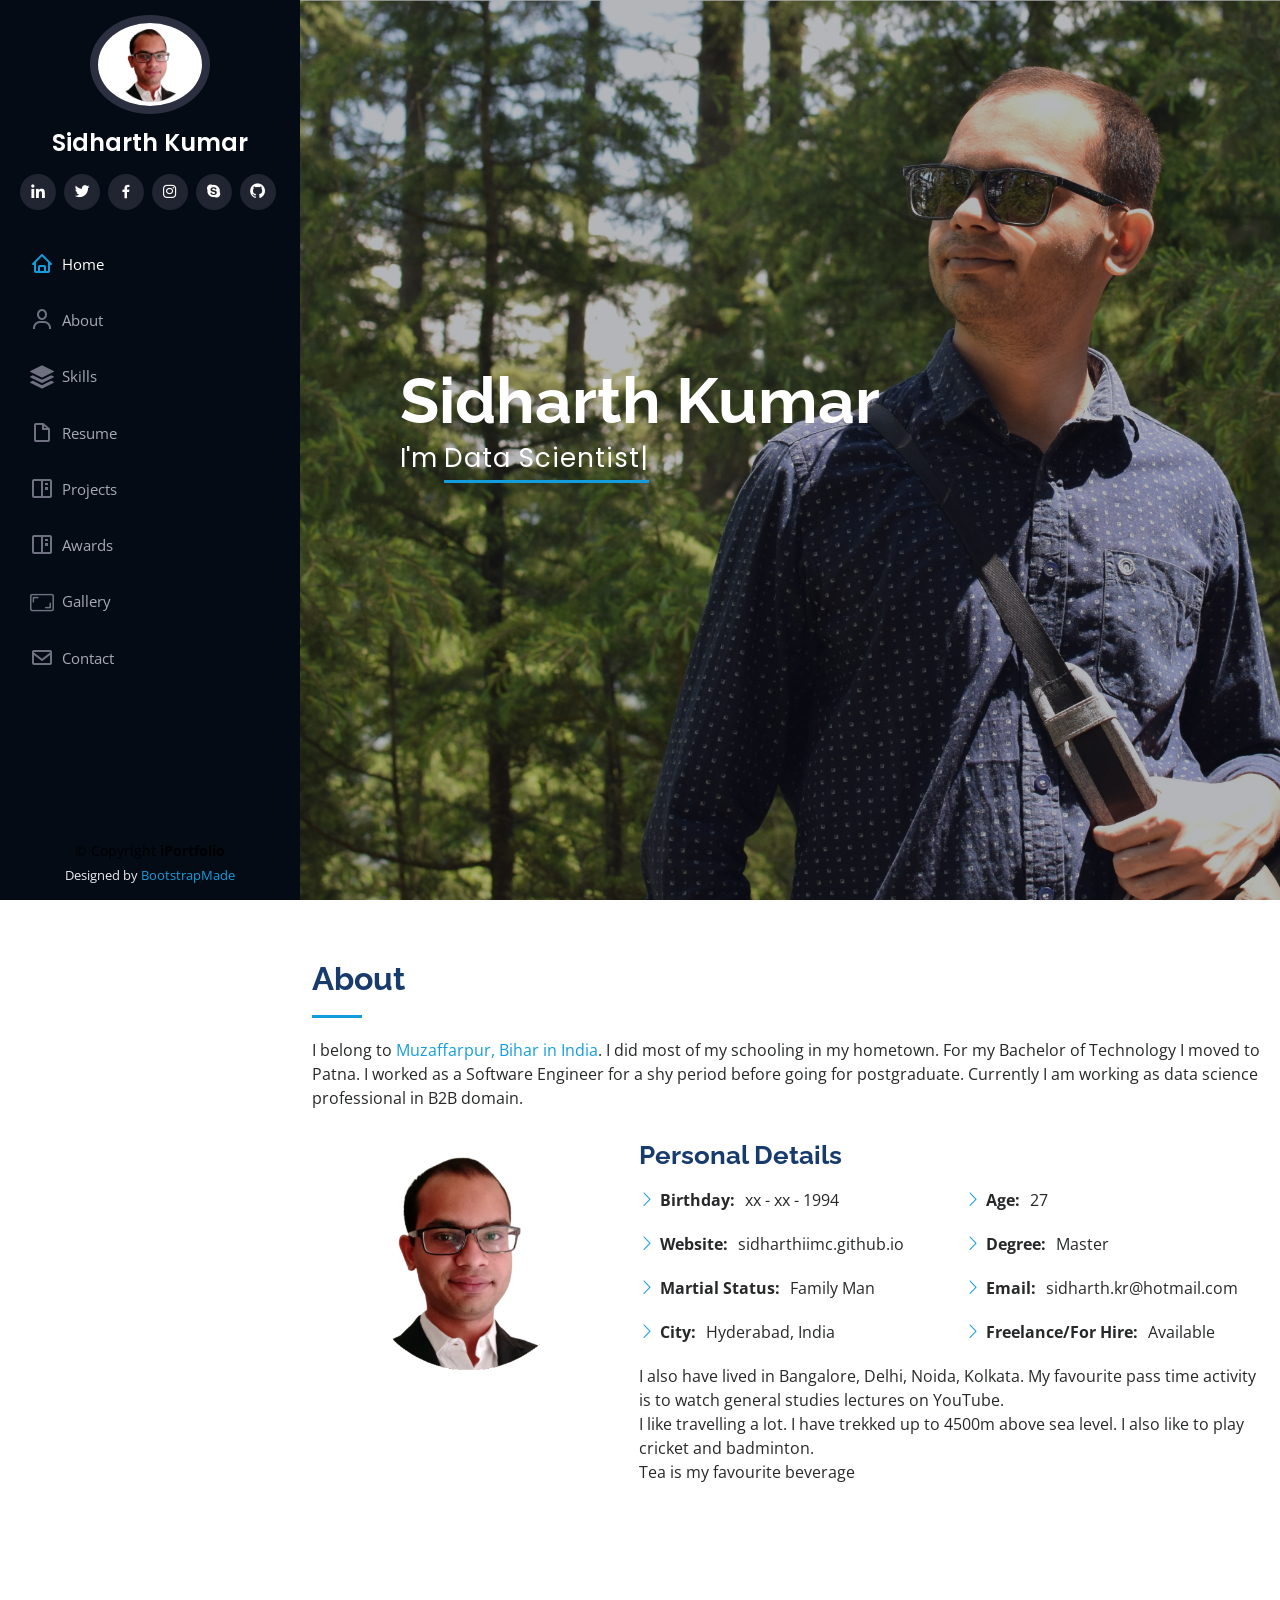
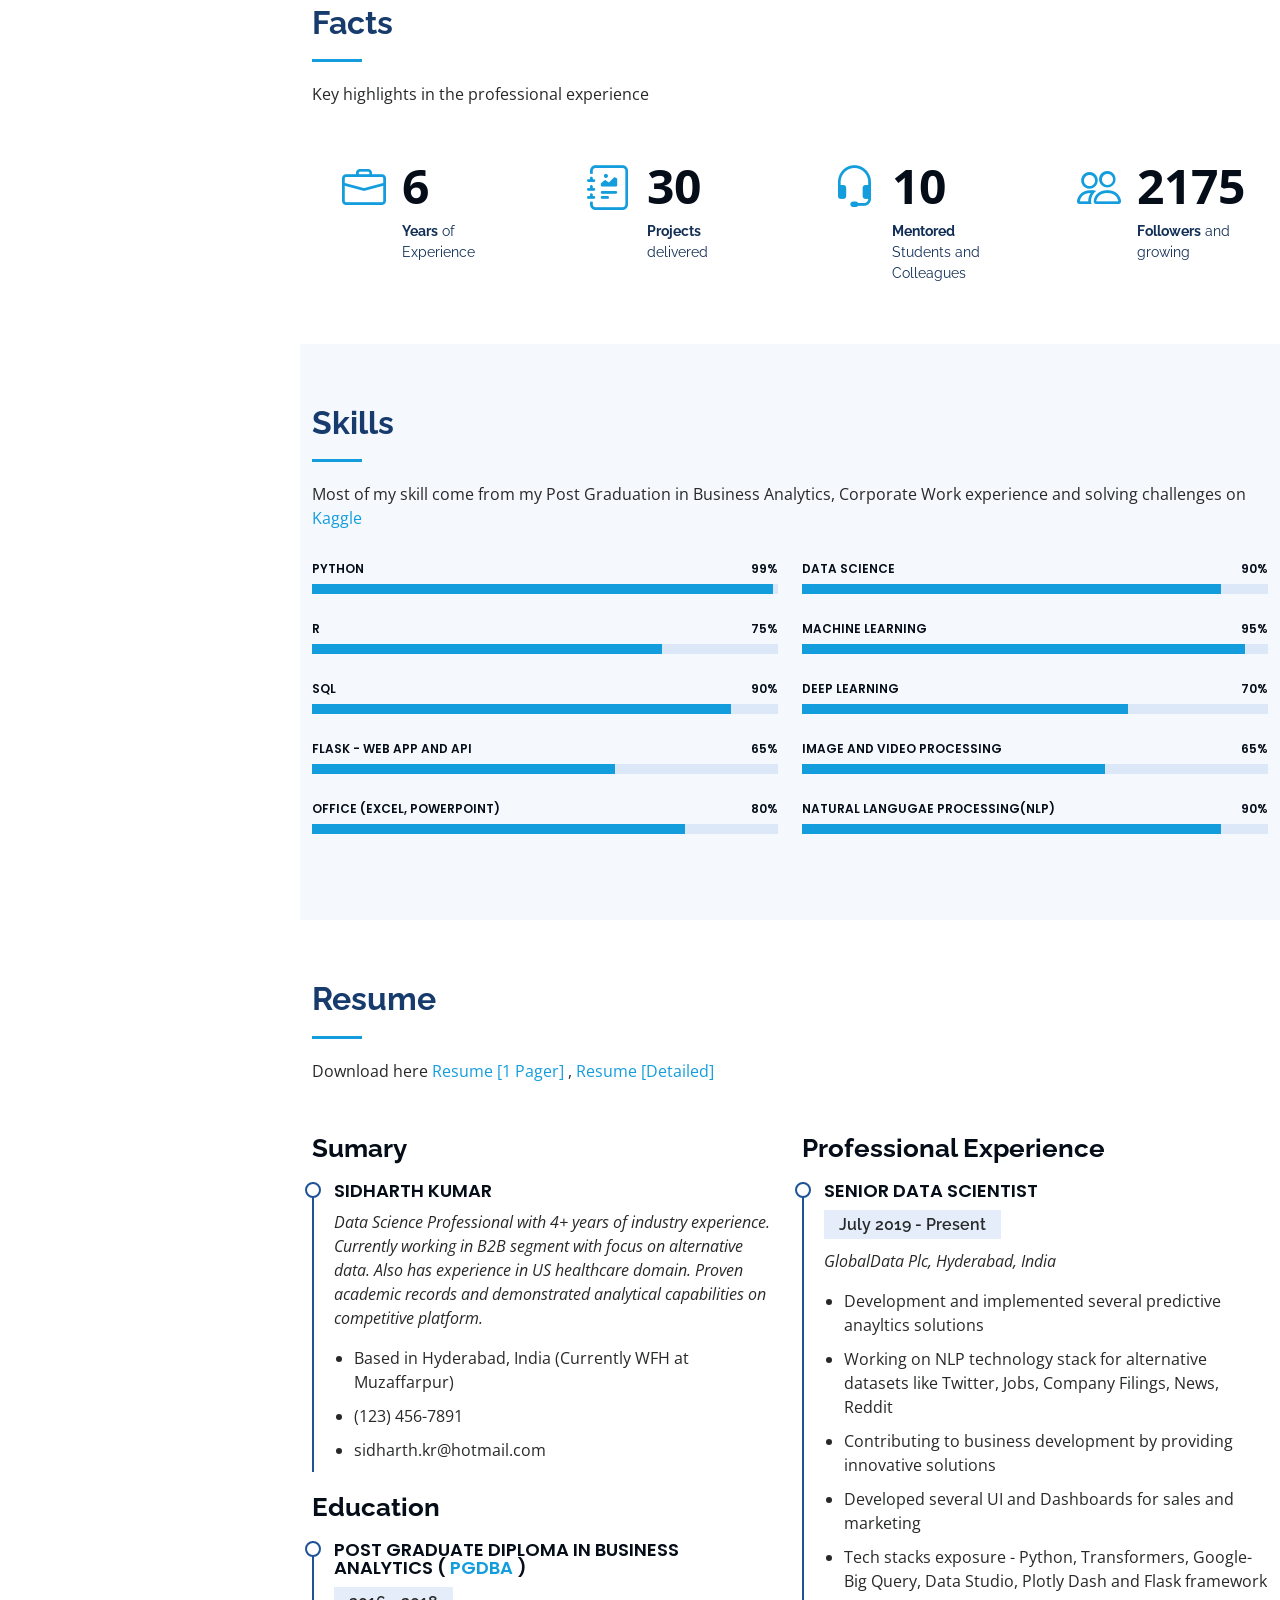
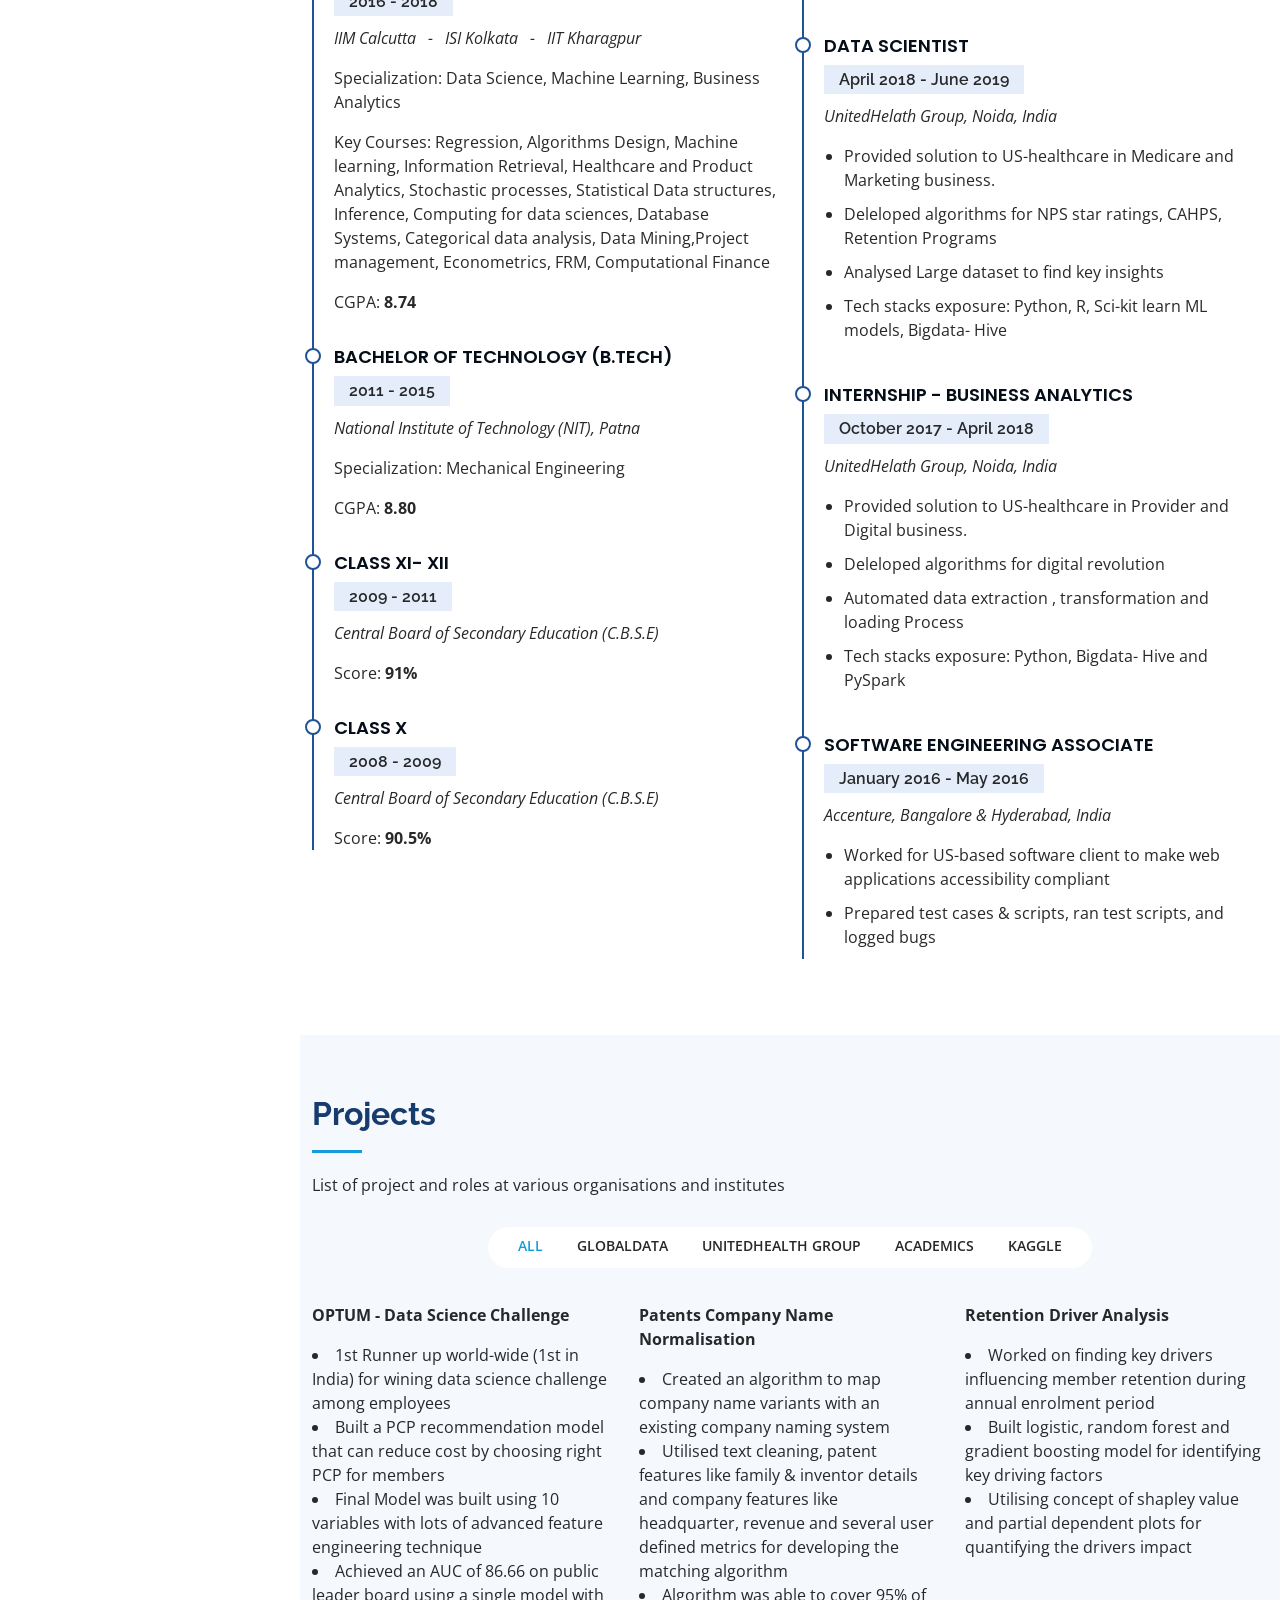
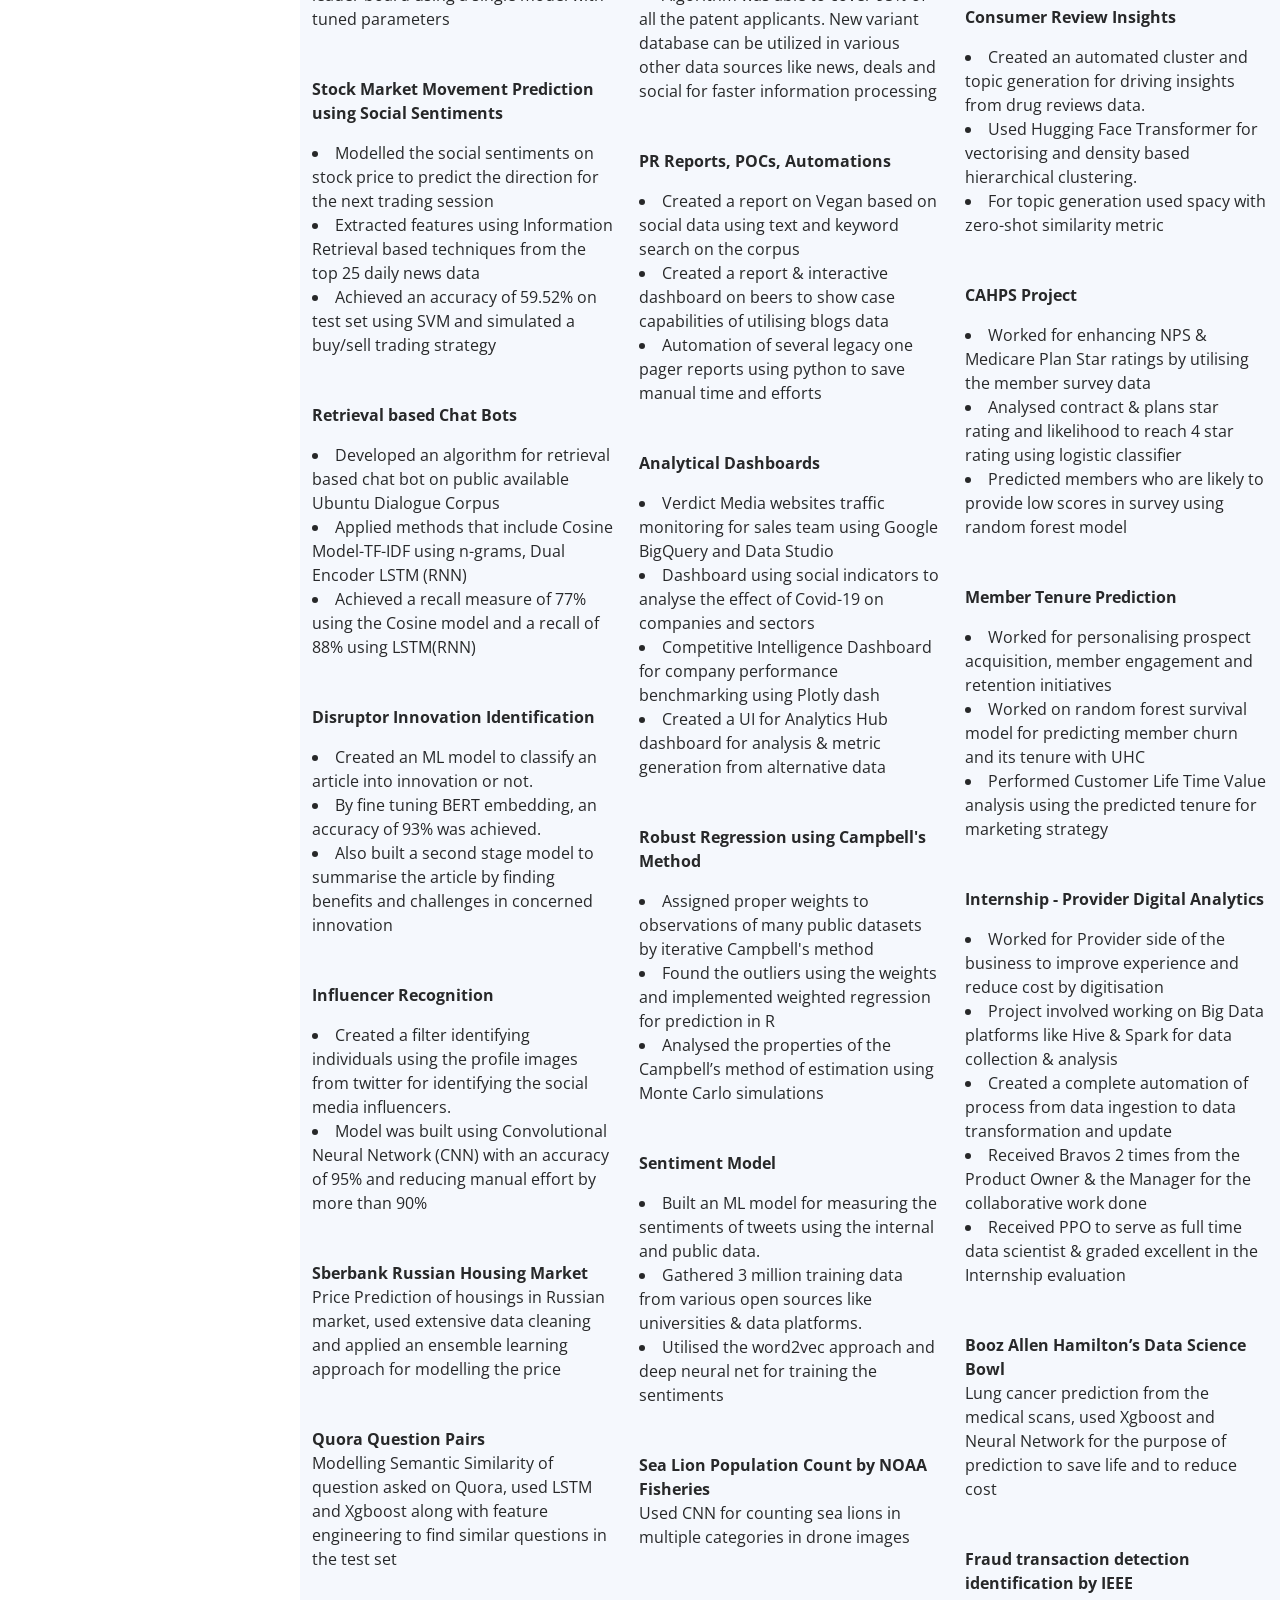
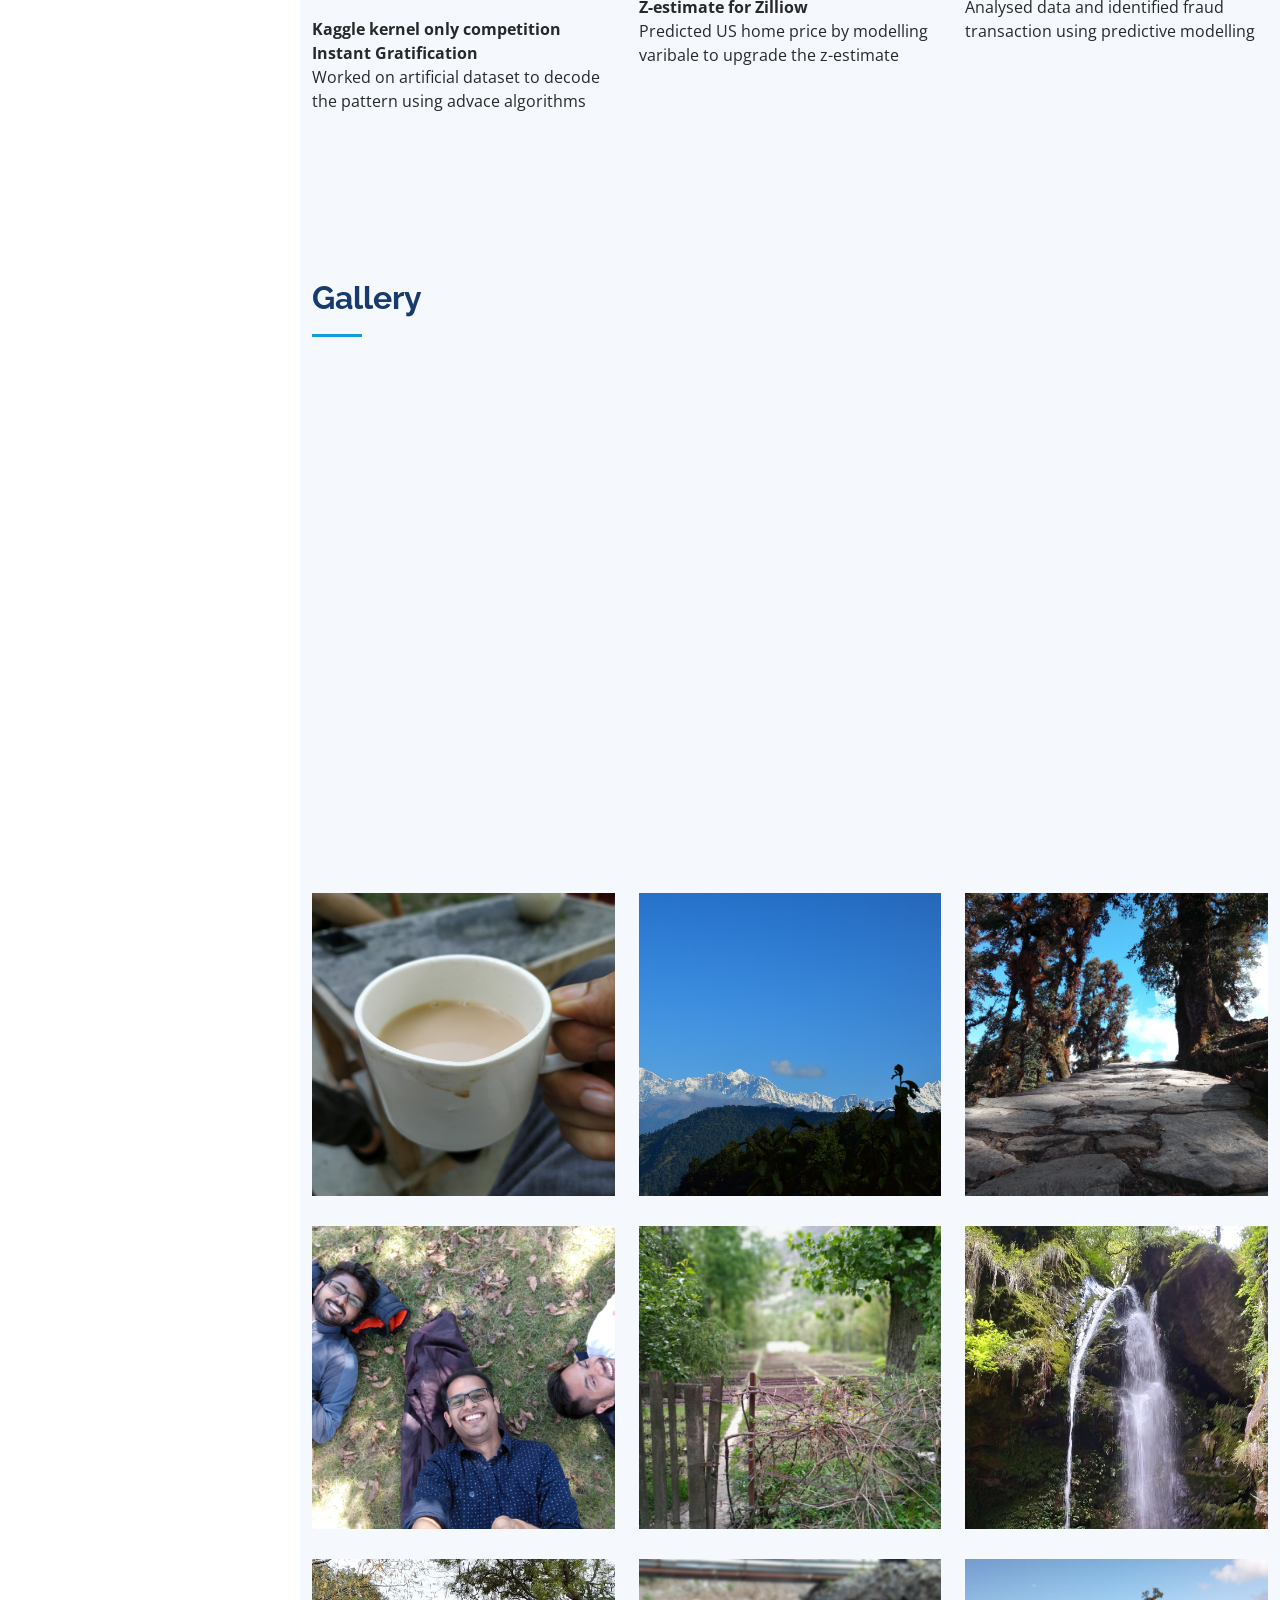
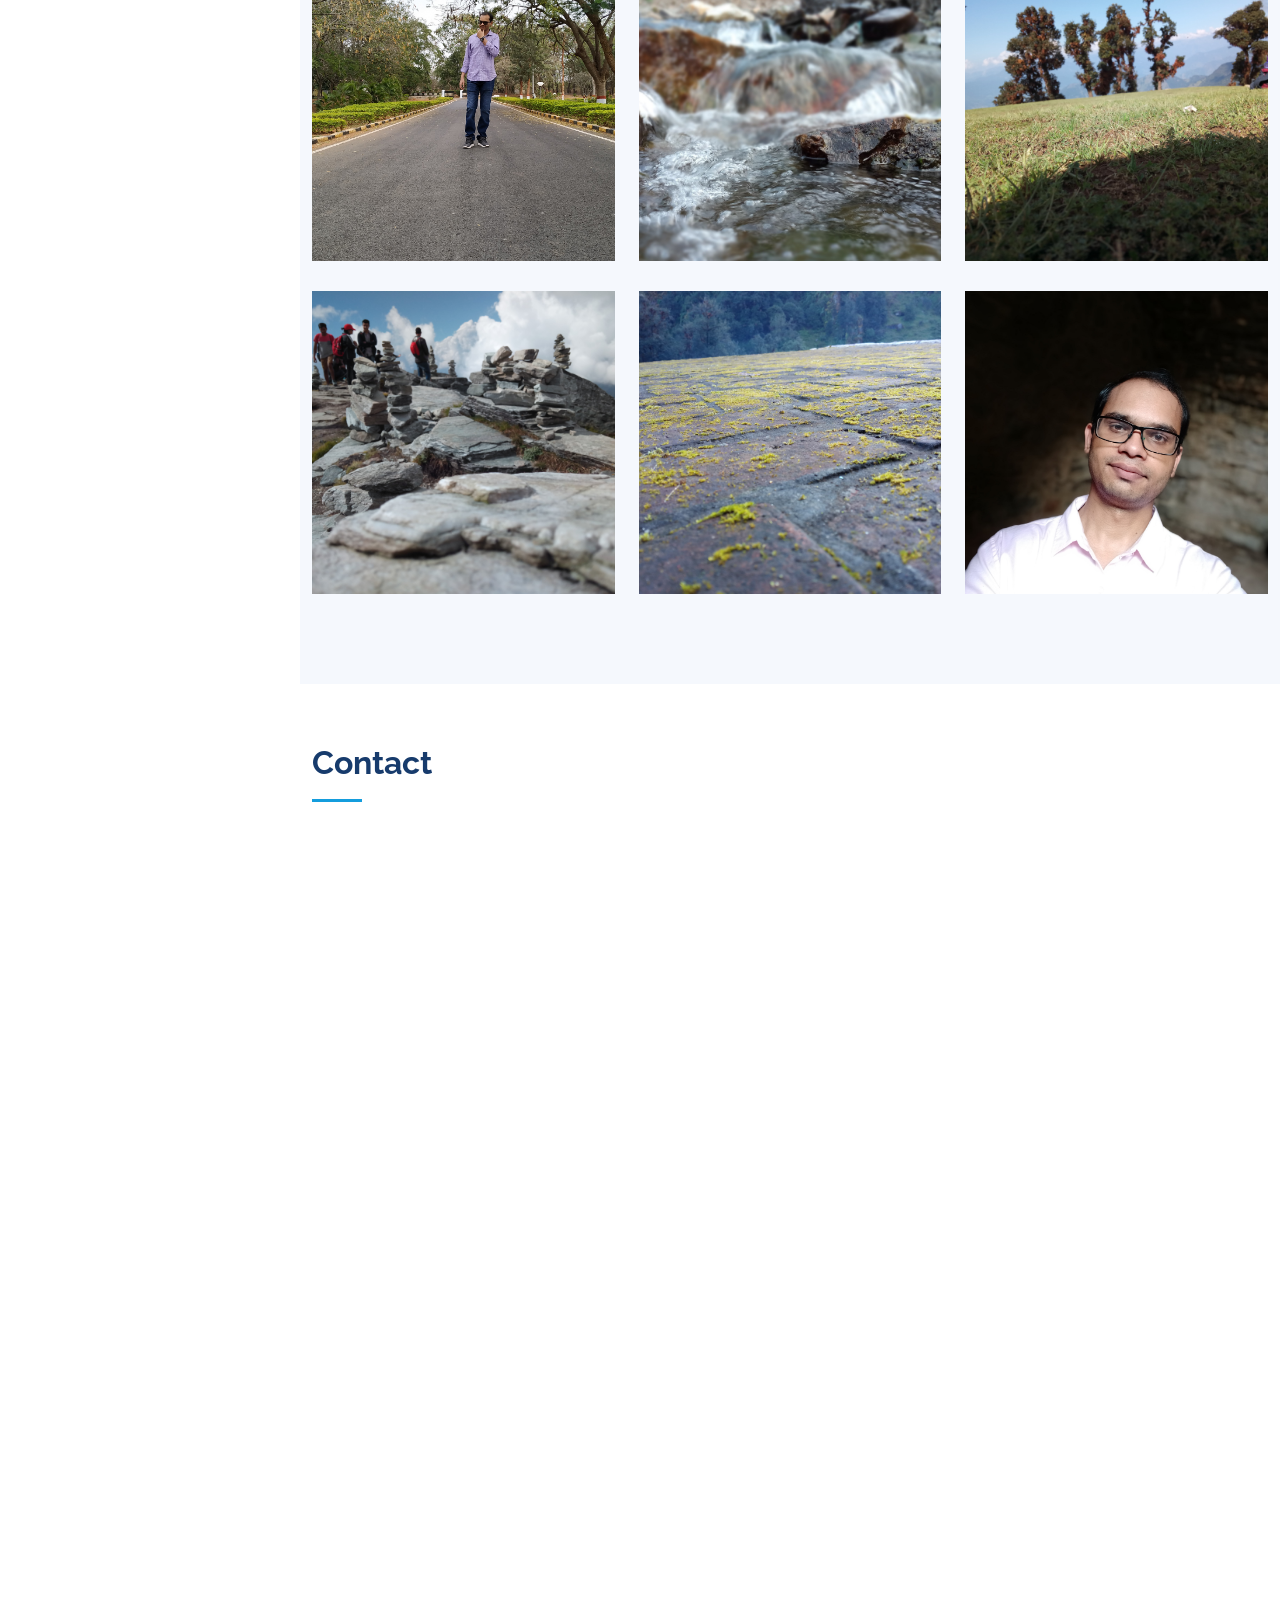
==== commit ecc4b9db: "updates" ====
--- a/index_blog.html
+++ b/index_blog.html
@@ -655,7 +655,7 @@
               <img src="assets/img/labpics/chandrasheela/3.png" class="img-fluid" alt=""></div></div> <!-- end item -->
 			<div class="col-lg-4 col-md-6 portfolio-item filter-web">
             <div class="portfolio-wrap">
-              <img src="assets/img/labpics/chandrasheela/DSC_0350.jpg" class="img-fluid" alt=""></div></div> <!-- end item -->
+              <img src="assets/img/labpics/chandrasheela/sdc_0350.jpg" class="img-fluid" alt=""></div></div> <!-- end item -->
 			<div class="col-lg-4 col-md-6 portfolio-item filter-web">
             <div class="portfolio-wrap">
               <img src="assets/img/labpics/chandrasheela/IMG_20180930_093703216.jpg" class="img-fluid" alt=""></div></div> <!-- end item -->
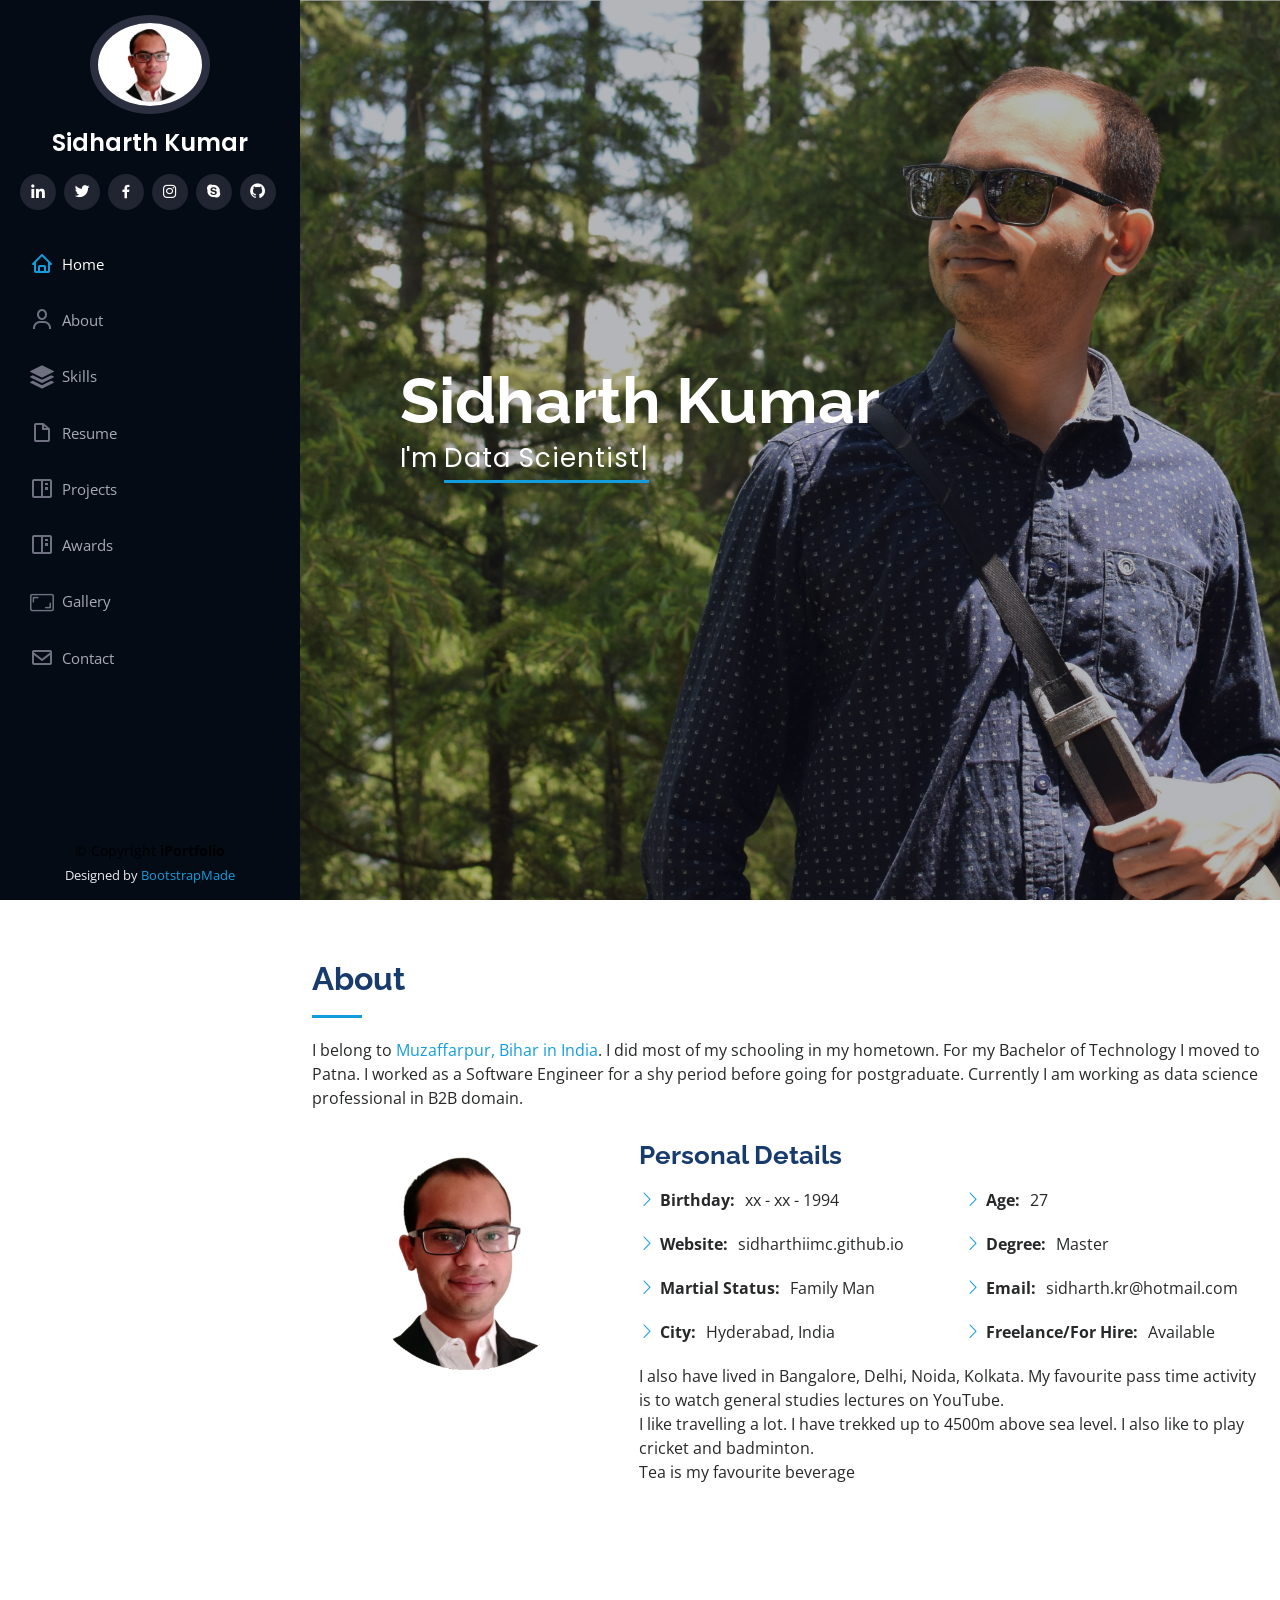
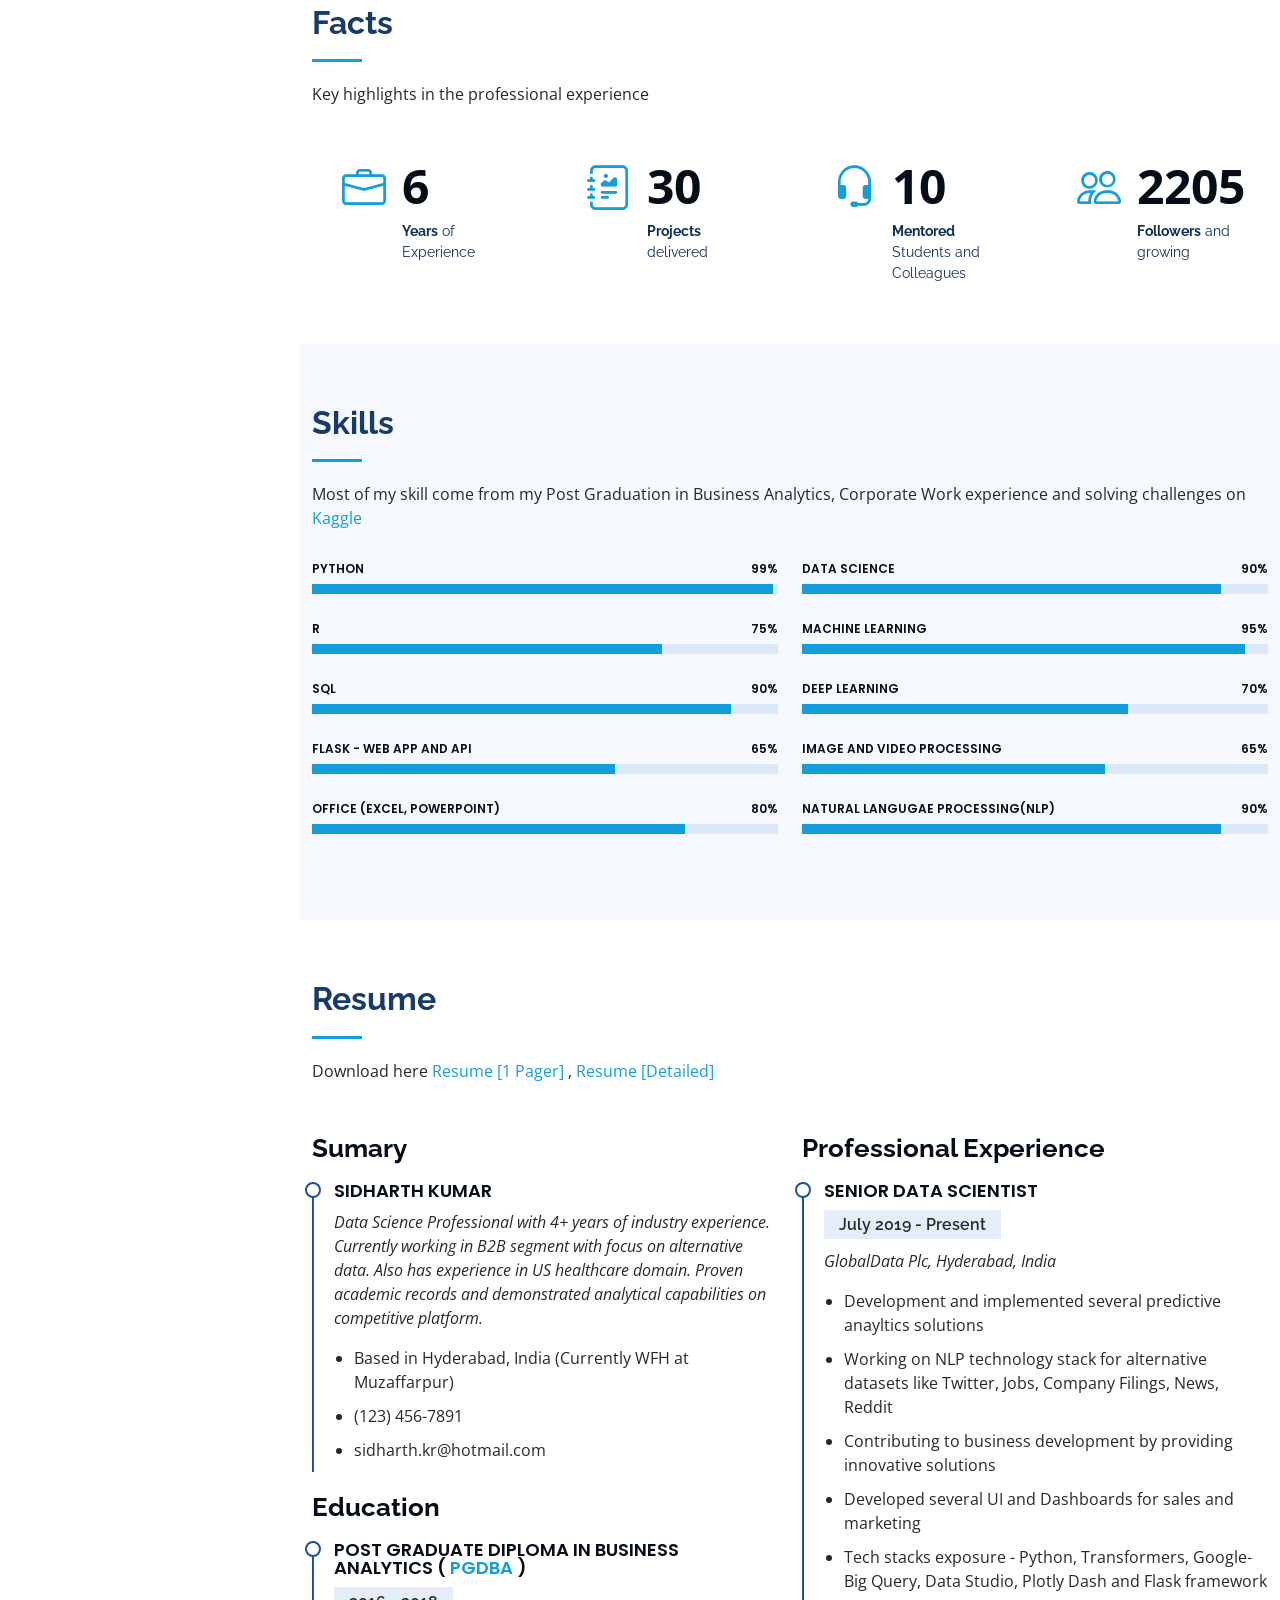
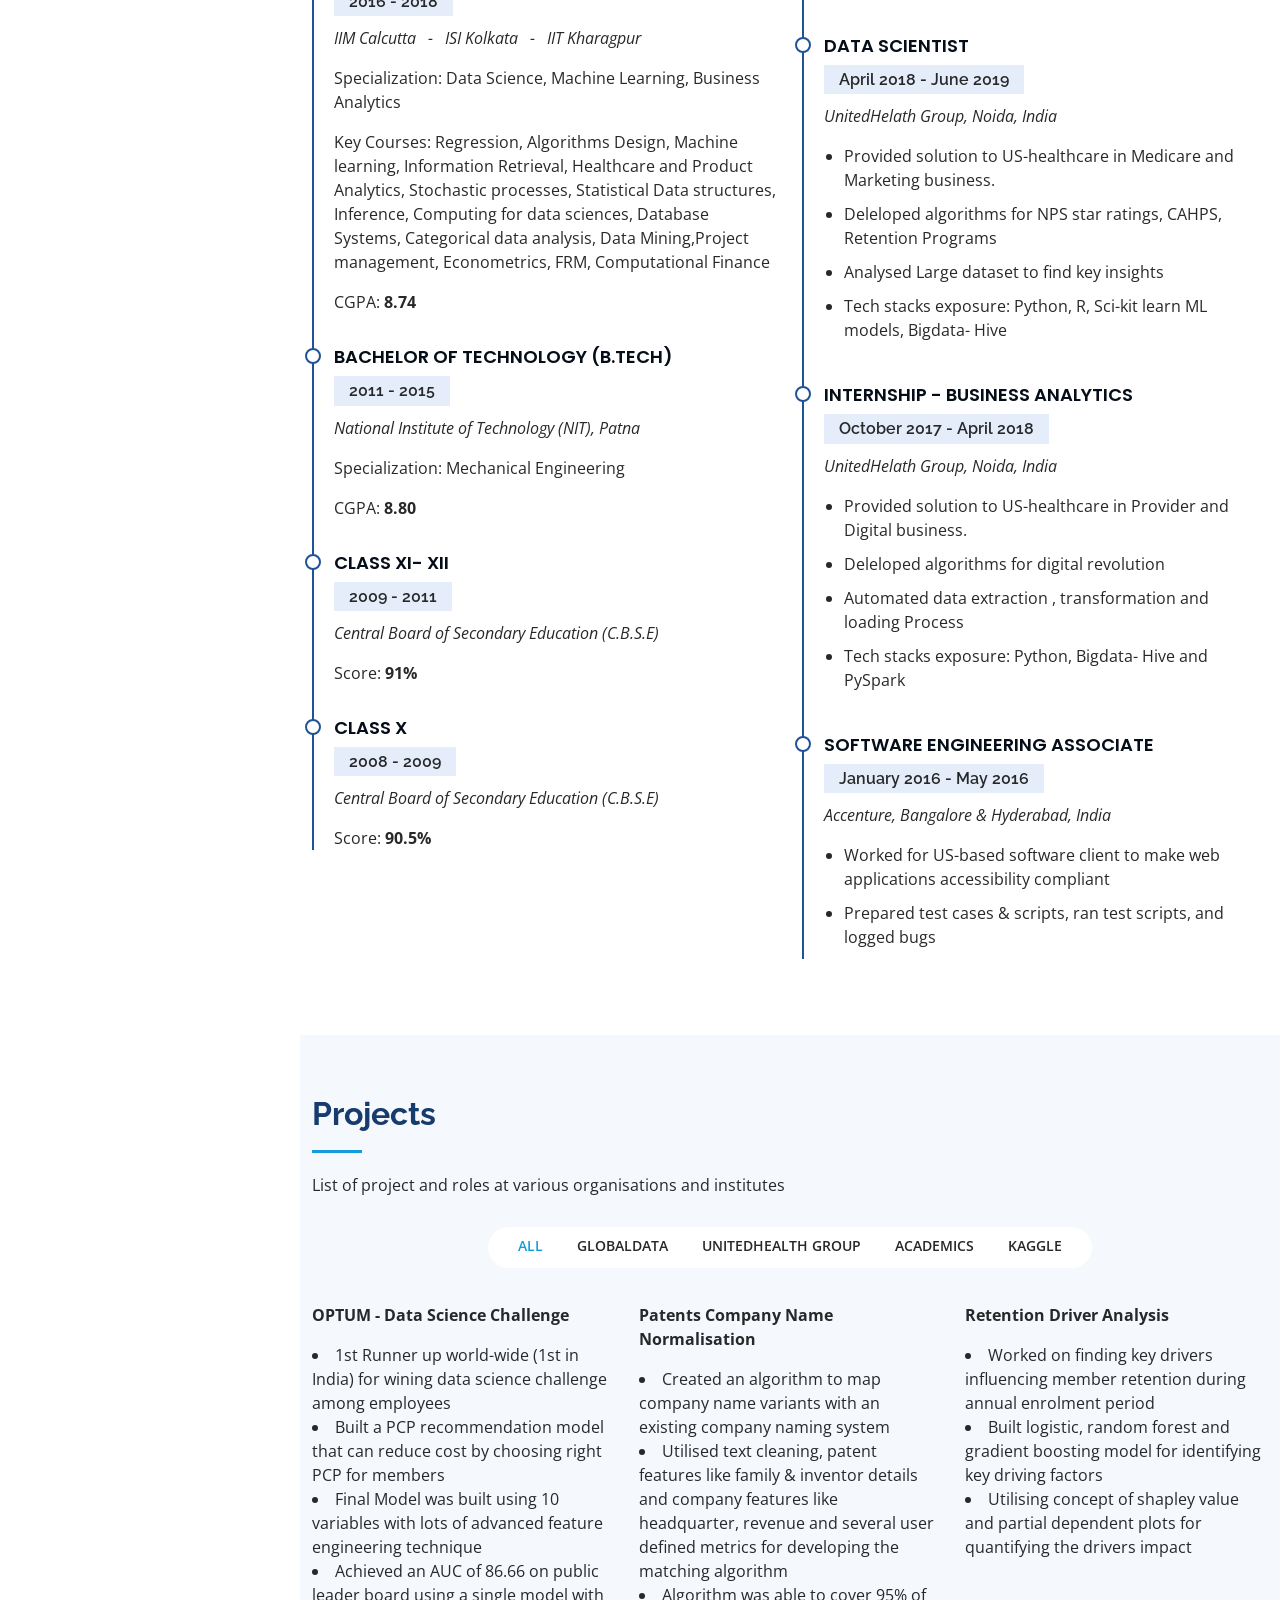
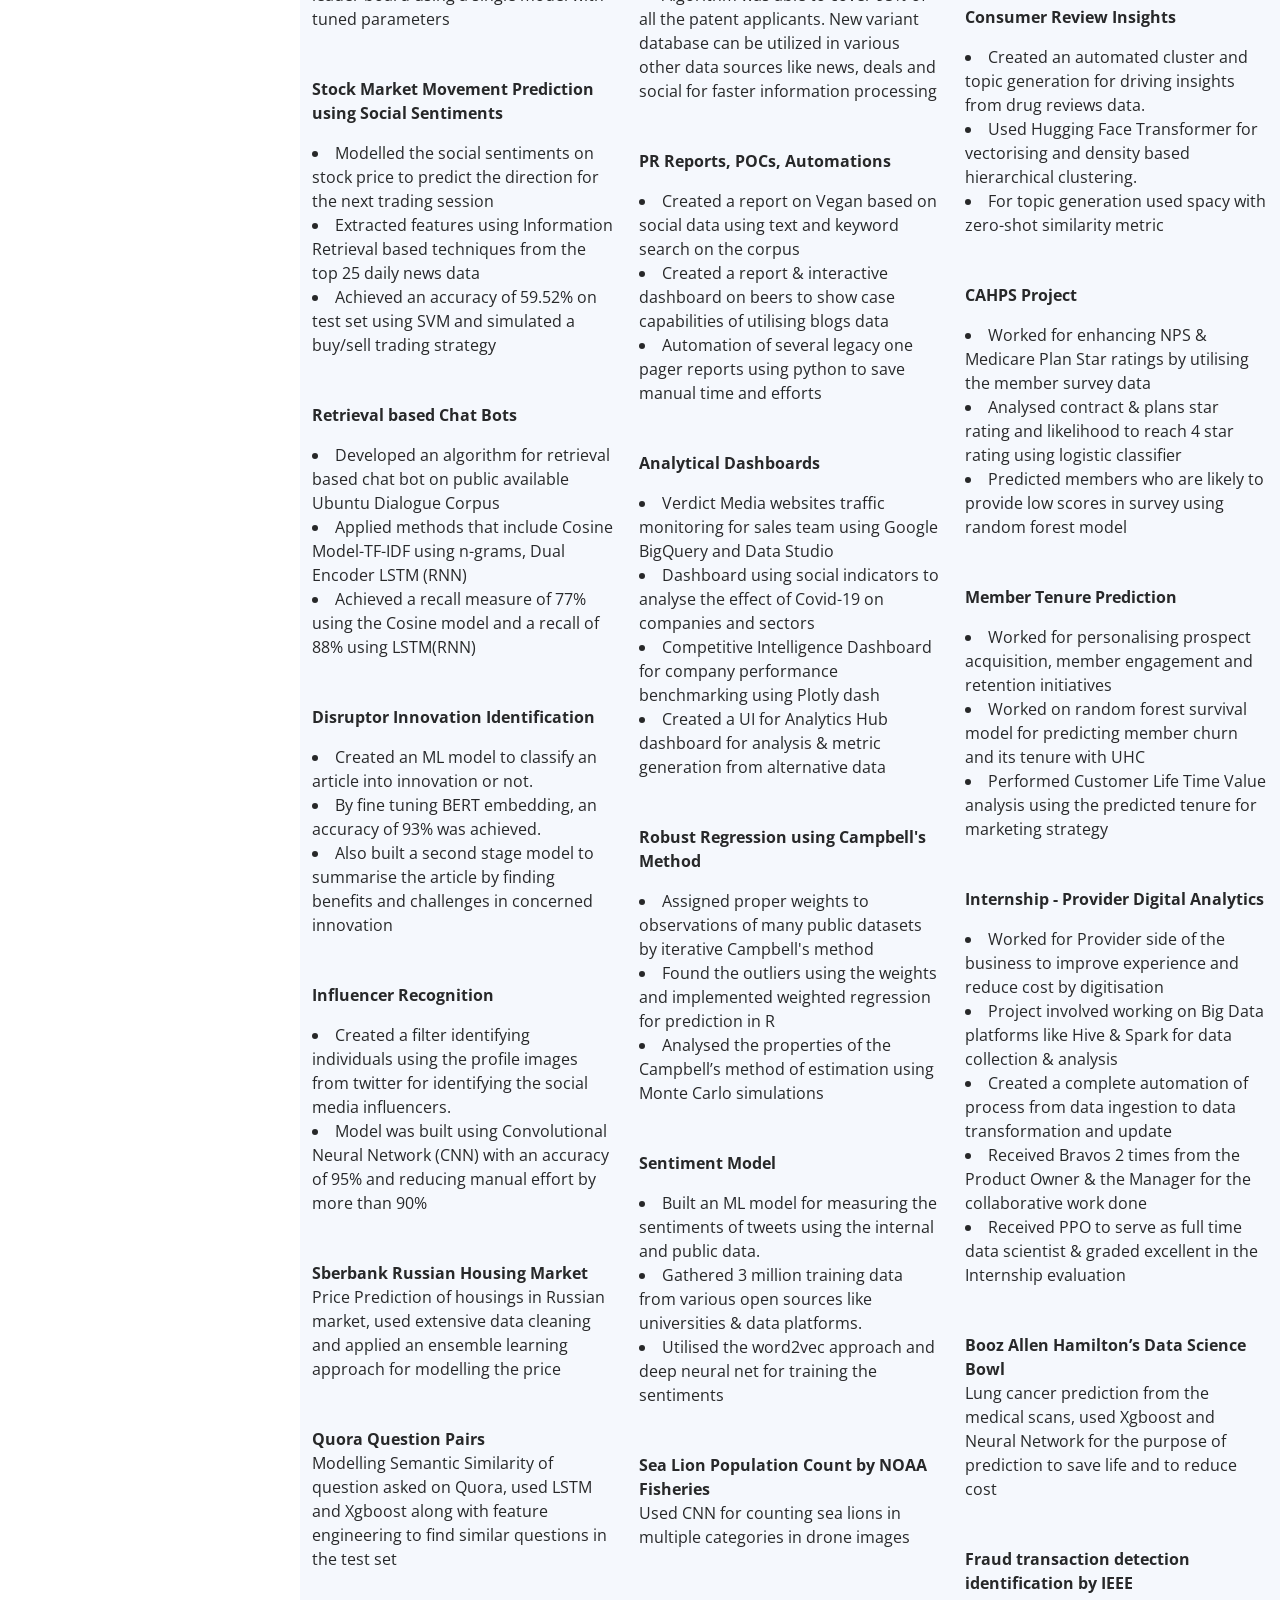
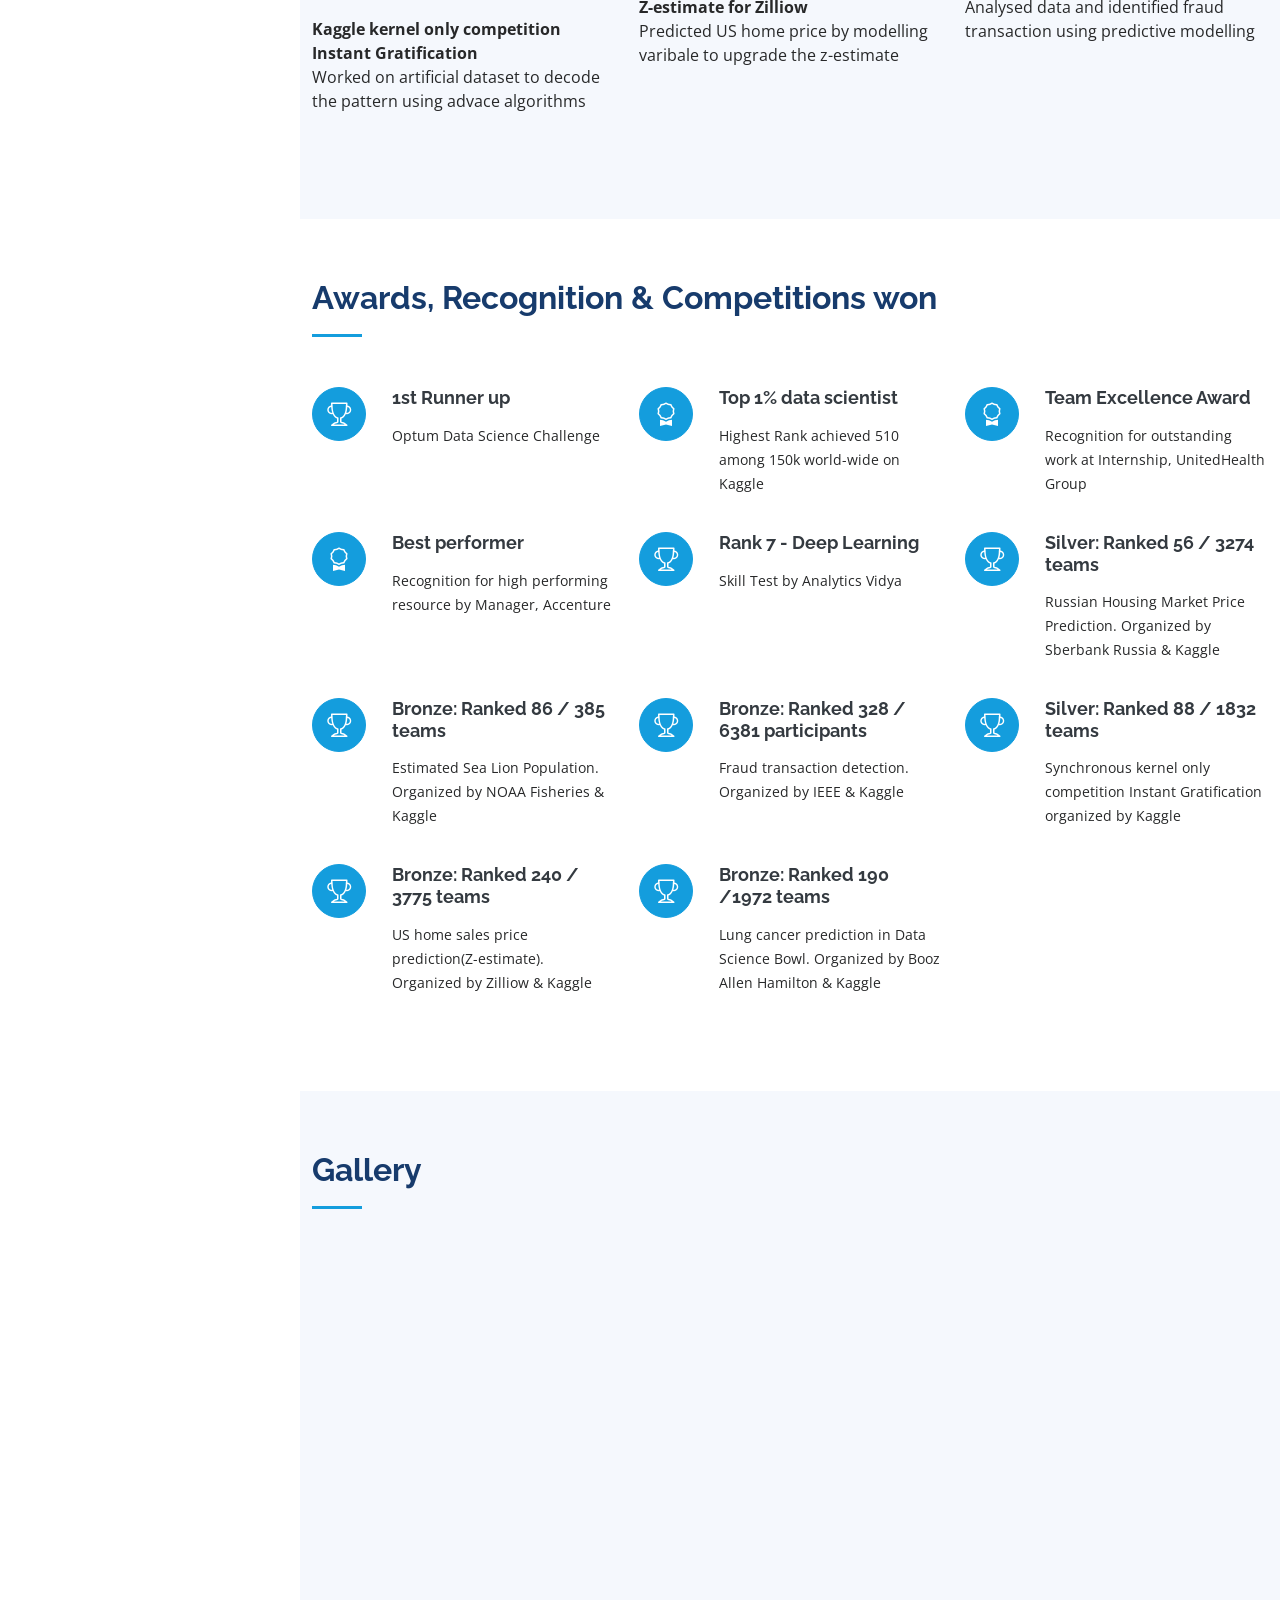
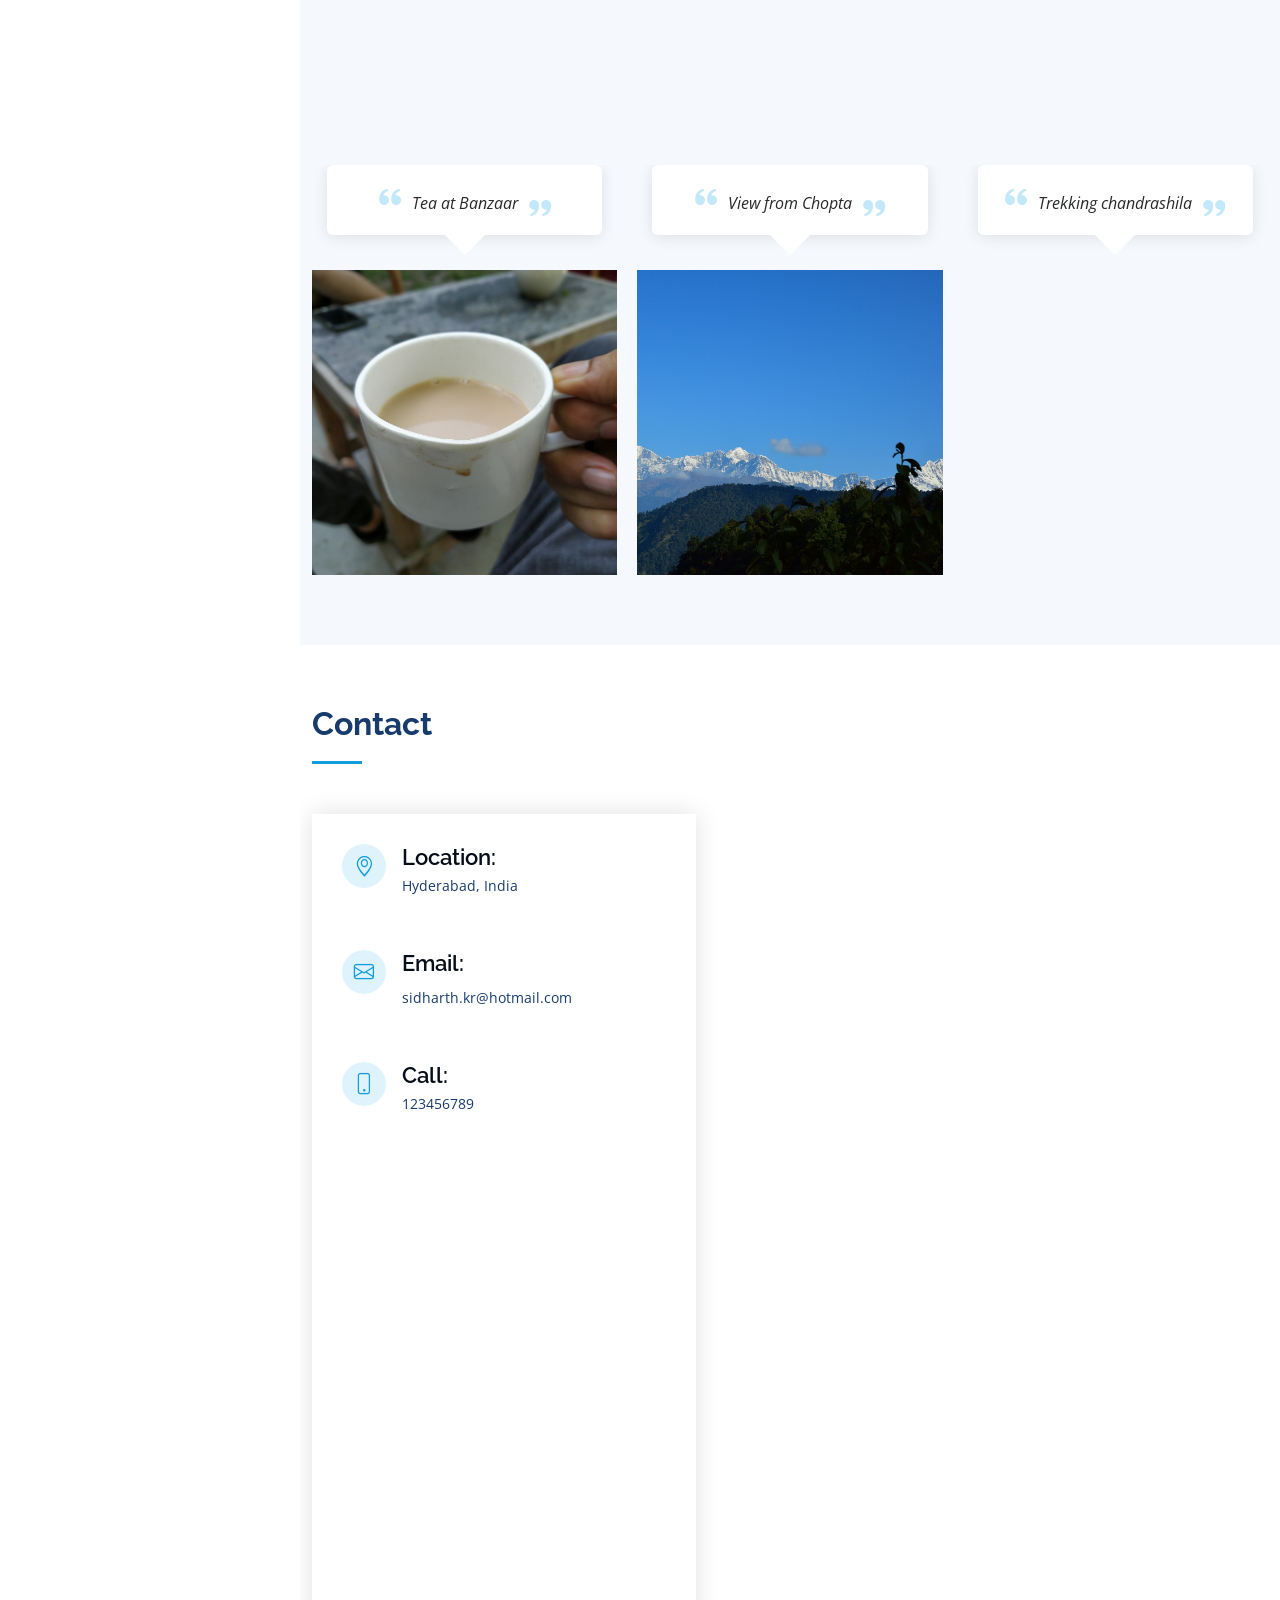
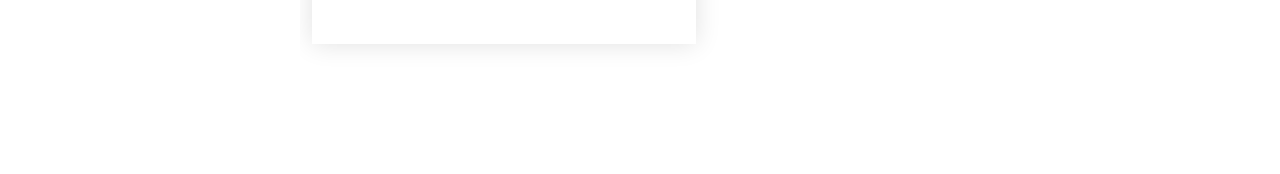
==== commit 00ce4852: "Update index_blog.html" ====
--- a/index_blog.html
+++ b/index_blog.html
@@ -576,30 +576,164 @@
 
 
     <!-- ======= Awards Section ======= -->
-	<!--
-    <section id="awards" class="testimonials section-bg">
+	<section id="awards" class="services">
       <div class="container">
 
         <div class="section-title">
-          <h2>Awards / Recognizations and Competitions won</h2>
+          <h2>Awards, Recognition &amp; Competitions won</h2>
           <p></p>
         </div>
+		
+        <div class="row">
+          <div class="col-lg-4 col-md-6 icon-box" data-aos="fade-up">
+            <div class="icon"><i class="bi bi-trophy"></i></div>
+            <h4 class="title"><a href="">1st Runner up</a></h4>
+            <p class="description">Optum Data Science Challenge</p>
+          </div>
+		  <div class="col-lg-4 col-md-6 icon-box" data-aos="fade-up" data-aos-delay="400">
+            <div class="icon"><i class="bi bi-award"></i></div>
+            <h4 class="title"><a href="">Top 1% data scientist</a></h4>
+            <p class="description">Highest Rank achieved 510 among 150k world-wide on Kaggle</p>
+          </div>
+          <div class="col-lg-4 col-md-6 icon-box" data-aos="fade-up" data-aos-delay="200">
+            <div class="icon"><i class="bi bi-award"></i></div>
+            <h4 class="title"><a href="">Team Excellence Award</a></h4>
+            <p class="description">Recognition for outstanding work at Internship, UnitedHealth Group</p>
+          </div>
+		  <div class="col-lg-4 col-md-6 icon-box" data-aos="fade-up" data-aos-delay="100">
+            <div class="icon"><i class="bi bi-award"></i></div>
+            <h4 class="title"><a href="">Best performer</a></h4>
+            <p class="description">Recognition for high performing resource by Manager, Accenture</p>
+          </div>
+          <div class="col-lg-4 col-md-6 icon-box" data-aos="fade-up" data-aos-delay="300">
+            <div class="icon"><i class="bi bi-trophy"></i></div>
+            <h4 class="title"><a href="">Rank 7 - Deep Learning</a></h4>
+            <p class="description">Skill Test by Analytics Vidya </p>
+          </div>
+          <div class="col-lg-4 col-md-6 icon-box" data-aos="fade-up" data-aos-delay="500">
+            <div class="icon"><i class="bi bi-trophy"></i></div>
+            <h4 class="title"><a href="">Silver: Ranked 56 / 3274 teams</a></h4>
+            <p class="description">Russian Housing Market Price Prediction. Organized by Sberbank Russia &amp; Kaggle</p>
+          </div>
+		  <div class="col-lg-4 col-md-6 icon-box" data-aos="fade-up" data-aos-delay="500">
+            <div class="icon"><i class="bi bi-trophy"></i></div>
+            <h4 class="title"><a href="">Bronze: Ranked 86 / 385 teams</a></h4>
+            <p class="description">Estimated Sea Lion Population. Organized by NOAA Fisheries &amp; Kaggle</p>
+          </div>
+		  <div class="col-lg-4 col-md-6 icon-box" data-aos="fade-up" data-aos-delay="500">
+            <div class="icon"><i class="bi bi-trophy"></i></div>
+            <h4 class="title"><a href="">Bronze: Ranked 328 / 6381 participants</a></h4>
+            <p class="description">Fraud transaction detection. Organized by IEEE &amp; Kaggle</p>
+          </div>
+		  <div class="col-lg-4 col-md-6 icon-box" data-aos="fade-up" data-aos-delay="500">
+            <div class="icon"><i class="bi bi-trophy"></i></div>
+            <h4 class="title"><a href="">Silver: Ranked 88 / 1832 teams</a></h4>
+            <p class="description">Synchronous kernel only competition Instant Gratification organized by Kaggle</p>
+          </div>
+		  <div class="col-lg-4 col-md-6 icon-box" data-aos="fade-up" data-aos-delay="500">
+            <div class="icon"><i class="bi bi-trophy"></i></div>
+            <h4 class="title"><a href="">Bronze: Ranked 240 / 3775 teams </a></h4>
+            <p class="description">US home sales price prediction(Z-estimate). Organized by Zilliow &amp; Kaggle</p>
+          </div>
+		  <div class="col-lg-4 col-md-6 icon-box" data-aos="fade-up" data-aos-delay="500">
+            <div class="icon"><i class="bi bi-trophy"></i></div>
+            <h4 class="title"><a href="">Bronze: Ranked 190 /1972 teams</a></h4>
+            <p class="description">Lung cancer prediction in Data Science Bowl. Organized by Booz Allen Hamilton &amp; Kaggle</p>
+          </div>
+
+        </div>
+
+      </div>
+    </section><!-- End awards Section -->
+
+	<!-- ======= Gallery Section ======= -->
+	<section id="gallery" class="testimonials section-bg">
+      <div class="container">
+
+        <div class="section-title">
+          <h2>Gallery</h2>
+          <p><iframe width="1080" height="500" src="https://www.youtube.com/embed/8UgoND1qK9E" title="YouTube video player" frameborder="0" allow="accelerometer; autoplay; clipboard-write; encrypted-media; gyroscope; picture-in-picture" allowfullscreen></iframe></p>
+        </div>
 
         <div class="testimonials-slider swiper-container" data-aos="fade-up" data-aos-delay="100">
-          <div class="swiper-wrapper">
-
-            <div class="swiper-slide">
-              <div class="testimonial-item" data-aos="fade-up">
-                <p>
-                  <i class="bx bxs-quote-alt-left quote-icon-left"></i>
-                  Proin iaculis purus consequat sem cure digni ssim donec porttitora entum suscipit rhoncus. Accusantium quam, ultricies eget id, aliquam eget nibh et. Maecen aliquam, risus at semper.
-                  <i class="bx bxs-quote-alt-right quote-icon-right"></i>
-                </p>
-                <img src="assets/img/testimonials/testimonials-1.jpg" class="testimonial-img" alt="">
-                <h3>Saul Goodman</h3>
-                <h4>Ceo &amp; Founder</h4>
-              </div>
-            </div><!-- End Awards item -->
+          <div class="swiper-wrapper">			
+			
+			<div class="swiper-slide"><div class="testimonial-item" data-aos="fade-up">
+                <p><i class="bx bxs-quote-alt-left quote-icon-left"></i>
+                  Tea at Banzaar
+                  <i class="bx bxs-quote-alt-right quote-icon-right"></i></p>
+                <img src="assets/img/labpics/chandrasheela/3.png" class="img-fluid" alt="">
+                <h3></h3> <h4></h4></div></div><!-- End Awards item -->
+			
+			<div class="swiper-slide"><div class="testimonial-item" data-aos="fade-up">
+                <p><i class="bx bxs-quote-alt-left quote-icon-left"></i>
+                  View from Chopta
+                  <i class="bx bxs-quote-alt-right quote-icon-right"></i></p>
+                <img src="assets/img/labpics/chandrasheela/sdc_0350.jpg" class="img-fluid" alt="">
+                <h3></h3> <h4></h4></div></div><!-- End Awards item -->
+			
+			<div class="swiper-slide"><div class="testimonial-item" data-aos="fade-up">
+                <p><i class="bx bxs-quote-alt-left quote-icon-left"></i>
+                  Trekking chandrashila
+                  <i class="bx bxs-quote-alt-right quote-icon-right"></i></p>
+                <img src="assets/img/labpics/chandrasheela/IMG_20180930_093703216.jpg." class="img-fluid" alt="">
+                <h3></h3> <h4></h4></div></div><!-- End Awards item -->
+			
+			<div class="swiper-slide"><div class="testimonial-item" data-aos="fade-up">
+                <p><i class="bx bxs-quote-alt-left quote-icon-left"></i>
+                  Resting near Deoriatal
+                  <i class="bx bxs-quote-alt-right quote-icon-right"></i></p>
+                <img src="assets/img/labpics/chandrasheela/IMG_20181001_130020274.jpg." class="img-fluid" alt="">
+                <h3></h3> <h4></h4></div></div><!-- End Awards item -->
+			
+			<div class="swiper-slide"><div class="testimonial-item" data-aos="fade-up">
+                <p><i class="bx bxs-quote-alt-left quote-icon-left"></i>
+                  Somewhere near Jibhi waterfall
+                  <i class="bx bxs-quote-alt-right quote-icon-right"></i></p>
+                <img src="assets/img/labpics/chandrasheela/IMG_20190419_183546.jpg." class="img-fluid" alt="">
+                <h3></h3> <h4></h4></div></div><!-- End Awards item -->
+			<div class="swiper-slide"><div class="testimonial-item" data-aos="fade-up">
+                <p><i class="bx bxs-quote-alt-left quote-icon-left"></i>
+                  Jibhi Waterfall
+                  <i class="bx bxs-quote-alt-right quote-icon-right"></i></p>
+                <img src="assets/img/labpics/chandrasheela/IMG_20190421_120739.jpg." class="img-fluid" alt="">
+                <h3></h3> <h4></h4></div></div><!-- End Awards item -->
+			<div class="swiper-slide"><div class="testimonial-item" data-aos="fade-up">
+                <p><i class="bx bxs-quote-alt-left quote-icon-left"></i>
+                  Somewhere in Hyderabad
+                  <i class="bx bxs-quote-alt-right quote-icon-right"></i></p>
+                <img src="assets/img/labpics/chandrasheela/IMG_20200209_160847.jpg." class="img-fluid" alt="">
+                <h3></h3> <h4></h4></div></div><!-- End Awards item -->
+			<div class="swiper-slide"><div class="testimonial-item" data-aos="fade-up">
+                <p><i class="bx bxs-quote-alt-left quote-icon-left"></i>
+                  Rishikesh
+                  <i class="bx bxs-quote-alt-right quote-icon-right"></i></p>
+                <img src="assets/img/labpics/chandrasheela/IMG_20180929_070133969_STEREO_1.jpg." class="img-fluid" alt="">
+                <h3></h3> <h4></h4></div></div><!-- End Awards item -->
+			<div class="swiper-slide"><div class="testimonial-item" data-aos="fade-up">
+                <p><i class="bx bxs-quote-alt-left quote-icon-left"></i>
+                  Tirthan Valley
+                  <i class="bx bxs-quote-alt-right quote-icon-right"></i></p>
+                <img src="assets/img/labpics/chandrasheela/IMG_20180930_094501518.jpg." class="img-fluid" alt="">
+                <h3></h3> <h4></h4></div></div><!-- End Awards item -->
+			<div class="swiper-slide"><div class="testimonial-item" data-aos="fade-up">
+                <p><i class="bx bxs-quote-alt-left quote-icon-left"></i>
+                  Chandrashila Peak
+                  <i class="bx bxs-quote-alt-right quote-icon-right"></i></p>
+                <img src="assets/img/labpics/chandrasheela/IMG_20180930_142259514.jpg." class="img-fluid" alt="">
+                <h3></h3> <h4></h4></div></div><!-- End Awards item -->
+			<div class="swiper-slide"><div class="testimonial-item" data-aos="fade-up">
+                <p><i class="bx bxs-quote-alt-left quote-icon-left"></i>
+                  Stay roof in Chopta
+                  <i class="bx bxs-quote-alt-right quote-icon-right"></i></p>
+                <img src="assets/img/labpics/chandrasheela/IMG_20180930_071301239.jpg." class="img-fluid" alt="">
+                <h3></h3> <h4></h4></div></div><!-- End Awards item -->
+			<div class="swiper-slide"><div class="testimonial-item" data-aos="fade-up">
+                <p><i class="bx bxs-quote-alt-left quote-icon-left"></i>
+                  In Golconda Fort Hyderabad
+                  <i class="bx bxs-quote-alt-right quote-icon-right"></i></p>
+                <img src="assets/img/labpics/chandrasheela/IMG_20191012_162709.jpg." class="img-fluid" alt="">
+                <h3></h3> <h4></h4></div></div><!-- End Awards item -->
 			
 			
 			<!--
@@ -616,128 +750,14 @@
               </div>
             </div><!-- End Awards item -->
 
-           <!-- 
-          </div>
-          <div class="swiper-pagination"></div>
-        </div>
-
-      </div>
-    </section><!-- End Awards Section -->
-
-	<!-- ======= Gallery Section ======= -->
-	
-    <section id="gallery" class="portfolio section-bg">
-      <div class="container">
-
-        <div class="section-title">
-          <h2>Gallery</h2>
-          <p>
-		  <iframe width="1080" height="500" src="https://www.youtube.com/embed/8UgoND1qK9E" title="YouTube video player" frameborder="0" allow="accelerometer; autoplay; clipboard-write; encrypted-media; gyroscope; picture-in-picture" allowfullscreen></iframe></p>
-        </div>
-		<!--
-        <div class="row" data-aos="fade-up">
-          <div class="col-lg-12 d-flex justify-content-center">
-            <ul id="portfolio-flters">
-              <li data-filter="*" class="filter-active">All</li>
-              <li data-filter=".filter-GDplc" >GlobalData</li>
-              <li data-filter=".filter-uhg">UnitedHealth Group</li>
-              <li data-filter=".filter-acad">Academics</li>
-			  <li data-filter=".filter-Kaggle">Kaggle</li>
-            </ul>
-          </div>
-        </div>
-		-->
-		
-        <div class="row portfolio-container" data-aos="fade-up" data-aos-delay="100">
-		
-			<div class="col-lg-4 col-md-6 portfolio-item filter-web">
-            <div class="portfolio-wrap">
-              <img src="assets/img/labpics/chandrasheela/3.png" class="img-fluid" alt=""></div></div> <!-- end item -->
-			<div class="col-lg-4 col-md-6 portfolio-item filter-web">
-            <div class="portfolio-wrap">
-              <img src="assets/img/labpics/chandrasheela/sdc_0350.jpg" class="img-fluid" alt=""></div></div> <!-- end item -->
-			<div class="col-lg-4 col-md-6 portfolio-item filter-web">
-            <div class="portfolio-wrap">
-              <img src="assets/img/labpics/chandrasheela/IMG_20180930_093703216.jpg" class="img-fluid" alt=""></div></div> <!-- end item -->
-			<div class="col-lg-4 col-md-6 portfolio-item filter-web">
-            <div class="portfolio-wrap">
-              <img src="assets/img/labpics/chandrasheela/IMG_20181001_130020274.jpg" class="img-fluid" alt=""></div></div> <!-- end item -->
-			<div class="col-lg-4 col-md-6 portfolio-item filter-web">
-            <div class="portfolio-wrap">
-              <img src="assets/img/labpics/chandrasheela/IMG_20190419_183546.jpg" class="img-fluid" alt=""></div></div> <!-- end item -->
-			<div class="col-lg-4 col-md-6 portfolio-item filter-web">
-            <div class="portfolio-wrap">
-              <img src="assets/img/labpics/chandrasheela/IMG_20190421_120739.jpg" class="img-fluid" alt=""></div></div> <!-- end item -->
-			<div class="col-lg-4 col-md-6 portfolio-item filter-web">
-            <div class="portfolio-wrap">
-              <img src="assets/img/labpics/chandrasheela/IMG_20200209_160847.jpg" class="img-fluid" alt=""></div></div> <!-- end item -->
-			<div class="col-lg-4 col-md-6 portfolio-item filter-web">
-            <div class="portfolio-wrap">
-              <img src="assets/img/labpics/chandrasheela/IMG_20180929_070133969_STEREO_1.jpg" class="img-fluid" alt=""></div></div> <!-- end item -->
-			<div class="col-lg-4 col-md-6 portfolio-item filter-web">
-            <div class="portfolio-wrap">
-              <img src="assets/img/labpics/chandrasheela/IMG_20180930_094501518.jpg" class="img-fluid" alt=""></div></div> <!-- end item -->
-			<div class="col-lg-4 col-md-6 portfolio-item filter-web">
-            <div class="portfolio-wrap">
-              <img src="assets/img/labpics/chandrasheela/IMG_20180930_142259514.jpg" class="img-fluid" alt=""></div></div> <!-- end item -->
-			<div class="col-lg-4 col-md-6 portfolio-item filter-web">
-            <div class="portfolio-wrap">
-              <img src="assets/img/labpics/chandrasheela/IMG_20180930_071301239.jpg" class="img-fluid" alt=""></div></div> <!-- end item -->
-			<div class="col-lg-4 col-md-6 portfolio-item filter-web">
-            <div class="portfolio-wrap">
-              <img src="assets/img/labpics/chandrasheela/IMG_20191012_162709.jpg" class="img-fluid" alt=""></div></div> <!-- end item -->
-			
-		</div>
-				
+
+          </div>
+          <!--<div class="swiper-pagination"></div> -->
+        </div>
 
       </div>
     </section><!-- End Gallery Section -->
-	
-	<!--
-    <section id="gallery" class="services">
-      <div class="container">
-
-        <div class="section-title">
-          <h2>Awards and Competitions won</h2>
-          <p>Magnam dolores commodi suscipit. Necessitatibus eius consequatur ex aliquid fuga eum quidem. Sit sint consectetur velit. Quisquam quos quisquam cupiditate. Et nemo qui impedit suscipit alias ea. Quia fugiat sit in iste officiis commodi quidem hic quas.</p>
-        </div>
-		
-        <div class="row">
-          <div class="col-lg-4 col-md-6 icon-box" data-aos="fade-up">
-            <div class="icon"><i class="bi bi-briefcase"></i></div>
-            <h4 class="title"><a href="">Lorem Ipsum</a></h4>
-            <p class="description">Voluptatum deleniti atque corrupti quos dolores et quas molestias excepturi sint occaecati cupiditate non provident</p>
-          </div>
-          <div class="col-lg-4 col-md-6 icon-box" data-aos="fade-up" data-aos-delay="100">
-            <div class="icon"><i class="bi bi-card-checklist"></i></div>
-            <h4 class="title"><a href="">Dolor Sitema</a></h4>
-            <p class="description">Minim veniam, quis nostrud exercitation ullamco laboris nisi ut aliquip ex ea commodo consequat tarad limino ata</p>
-          </div>
-          <div class="col-lg-4 col-md-6 icon-box" data-aos="fade-up" data-aos-delay="200">
-            <div class="icon"><i class="bi bi-bar-chart"></i></div>
-            <h4 class="title"><a href="">Sed ut perspiciatis</a></h4>
-            <p class="description">Duis aute irure dolor in reprehenderit in voluptate velit esse cillum dolore eu fugiat nulla pariatur</p>
-          </div>
-          <div class="col-lg-4 col-md-6 icon-box" data-aos="fade-up" data-aos-delay="300">
-            <div class="icon"><i class="bi bi-binoculars"></i></div>
-            <h4 class="title"><a href="">Magni Dolores</a></h4>
-            <p class="description">Excepteur sint occaecat cupidatat non proident, sunt in culpa qui officia deserunt mollit anim id est laborum</p>
-          </div>
-          <div class="col-lg-4 col-md-6 icon-box" data-aos="fade-up" data-aos-delay="400">
-            <div class="icon"><i class="bi bi-brightness-high"></i></div>
-            <h4 class="title"><a href="">Nemo Enim</a></h4>
-            <p class="description">At vero eos et accusamus et iusto odio dignissimos ducimus qui blanditiis praesentium voluptatum deleniti atque</p>
-          </div>
-          <div class="col-lg-4 col-md-6 icon-box" data-aos="fade-up" data-aos-delay="500">
-            <div class="icon"><i class="bi bi-calendar4-week"></i></div>
-            <h4 class="title"><a href="">Eiusmod Tempor</a></h4>
-            <p class="description">Et harum quidem rerum facilis est et expedita distinctio. Nam libero tempore, cum soluta nobis est eligendi</p>
-          </div>
-        </div>
-
-      </div>
-    </section><!-- End Gallery Section -->
-
+   
 
 
     <!-- ======= Contact Section ======= -->
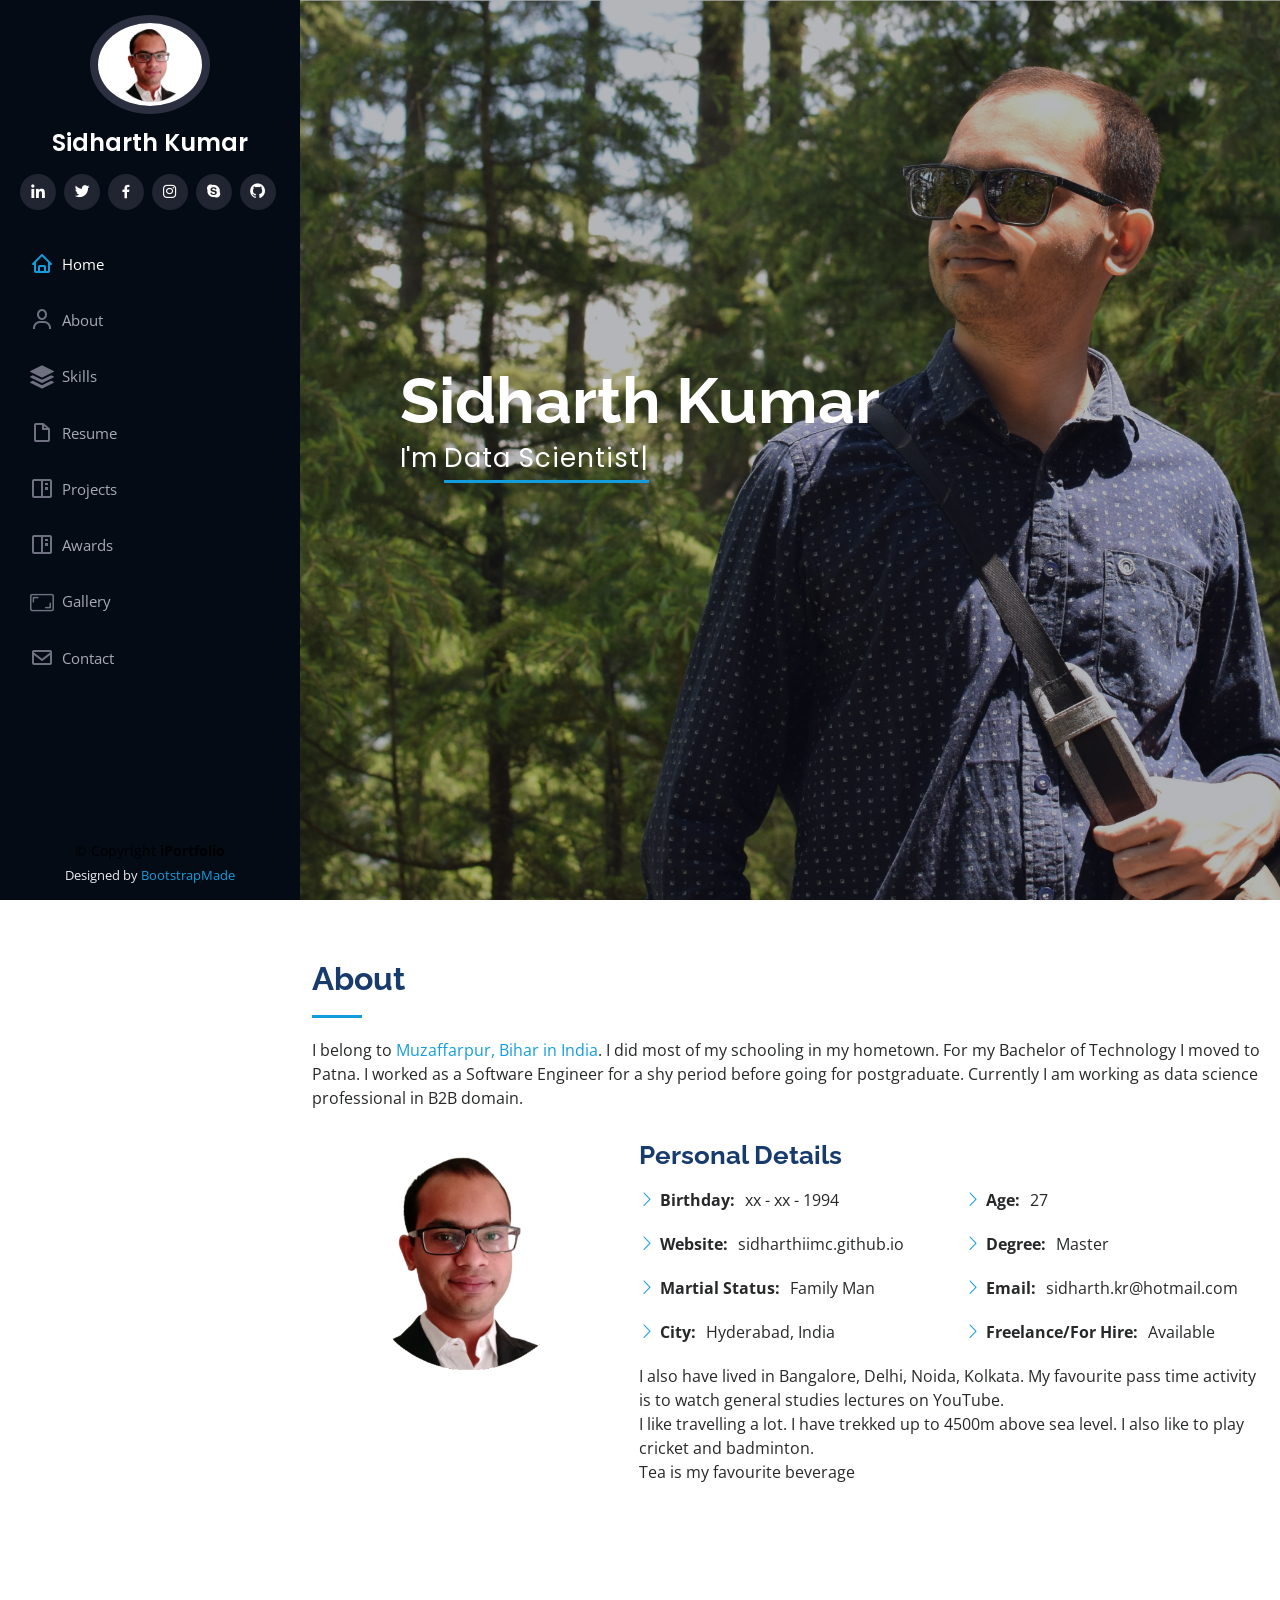
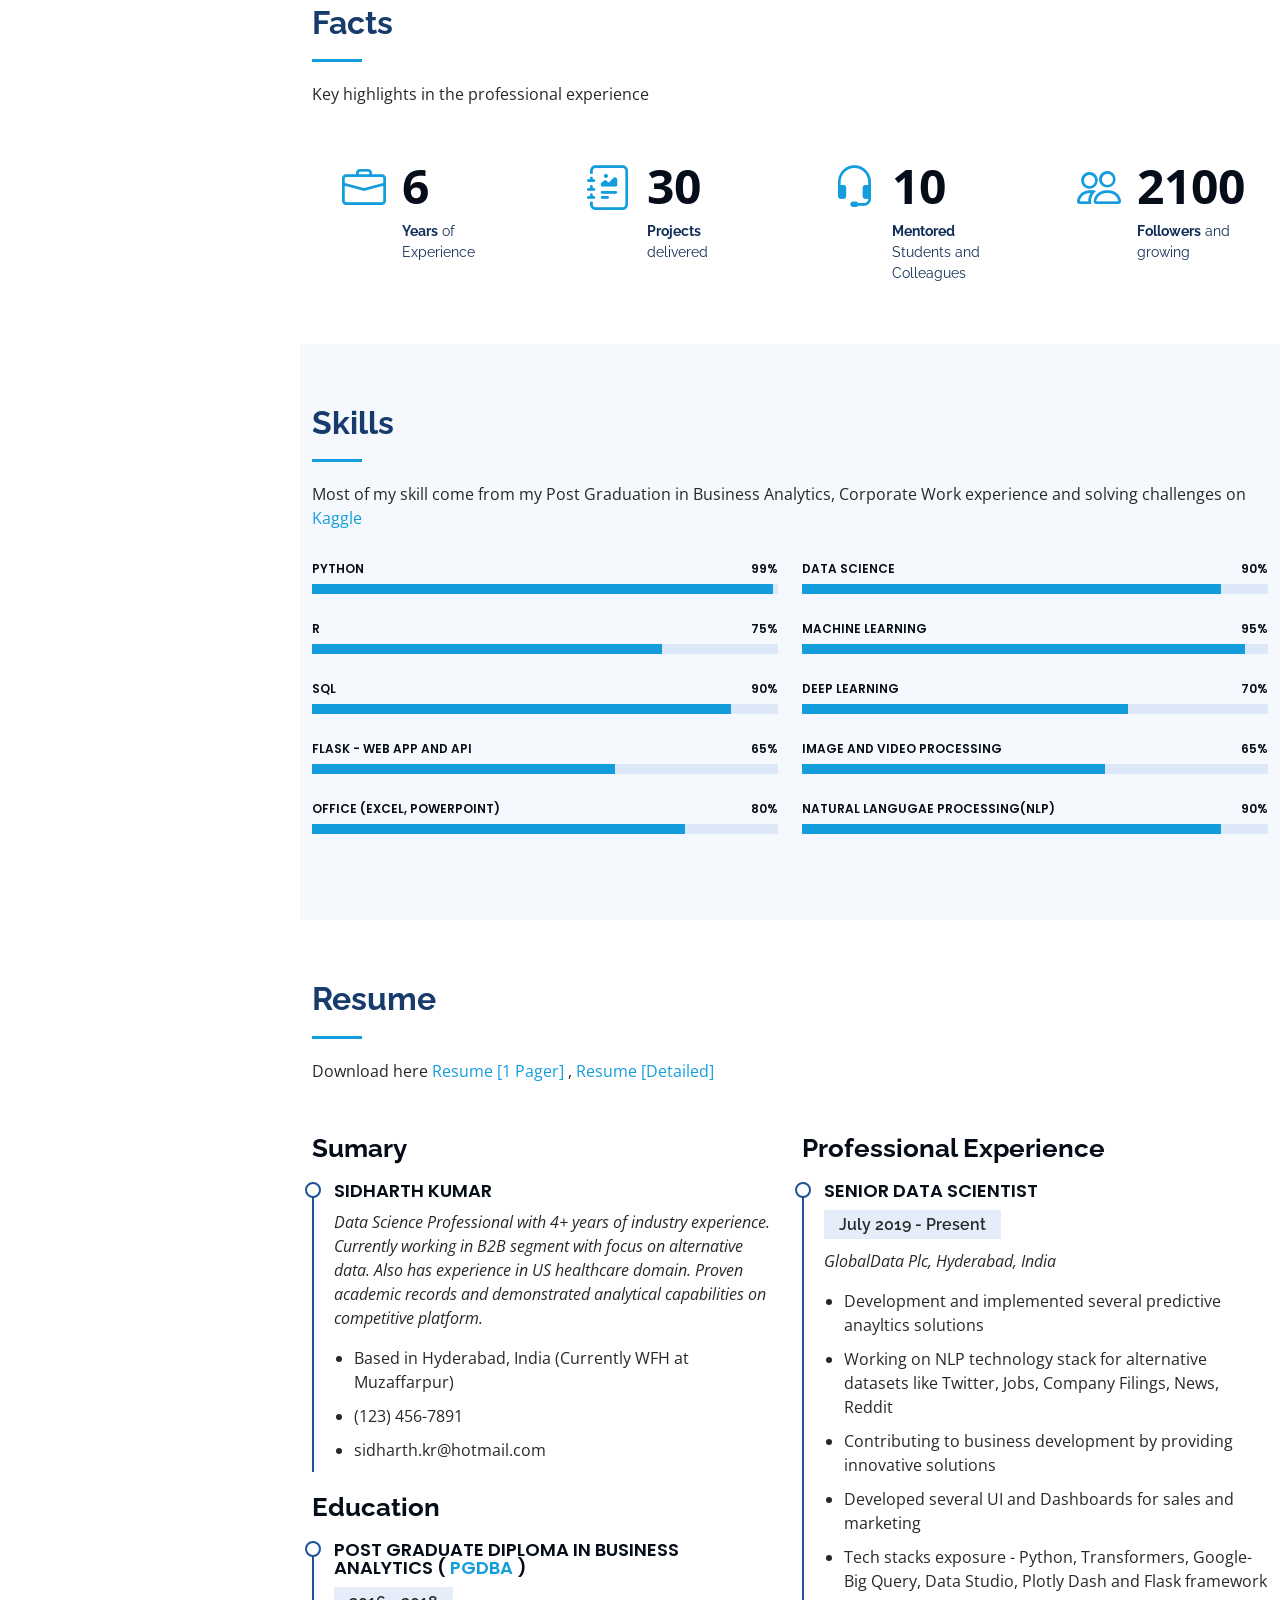
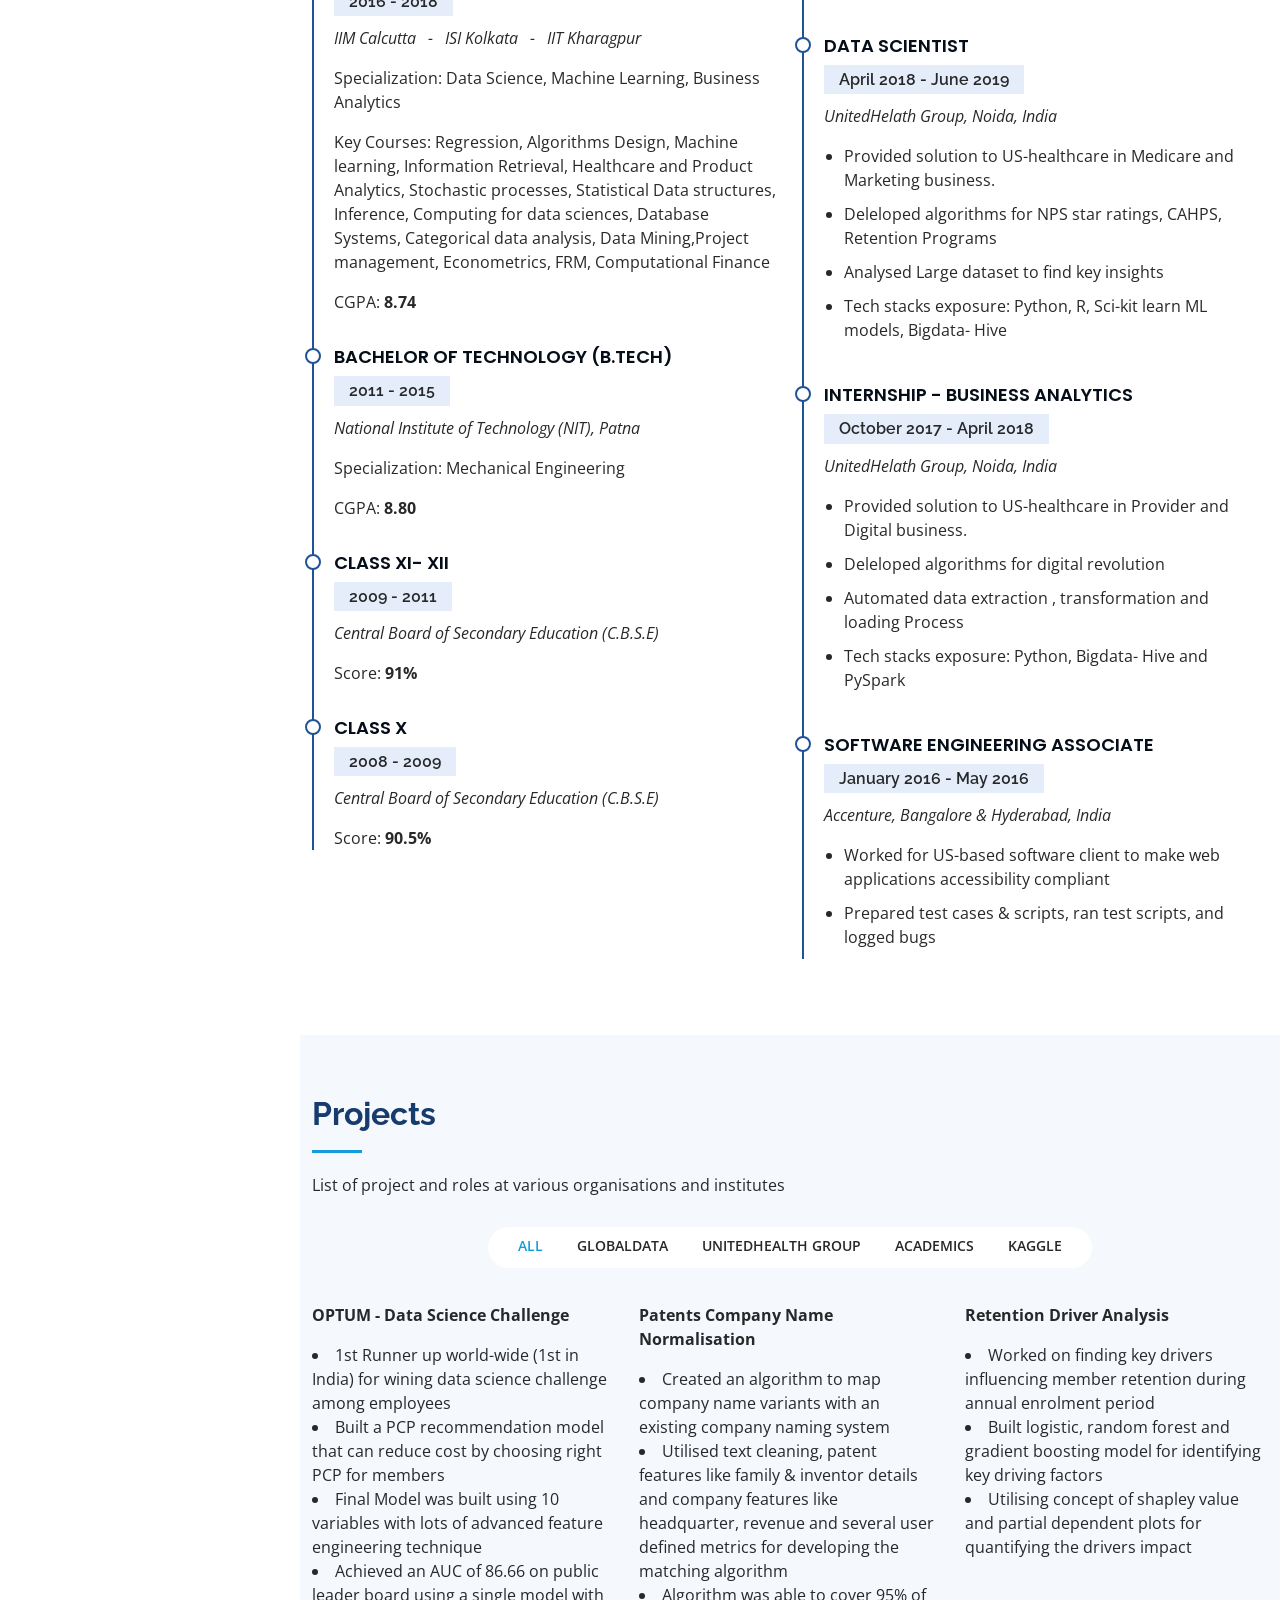
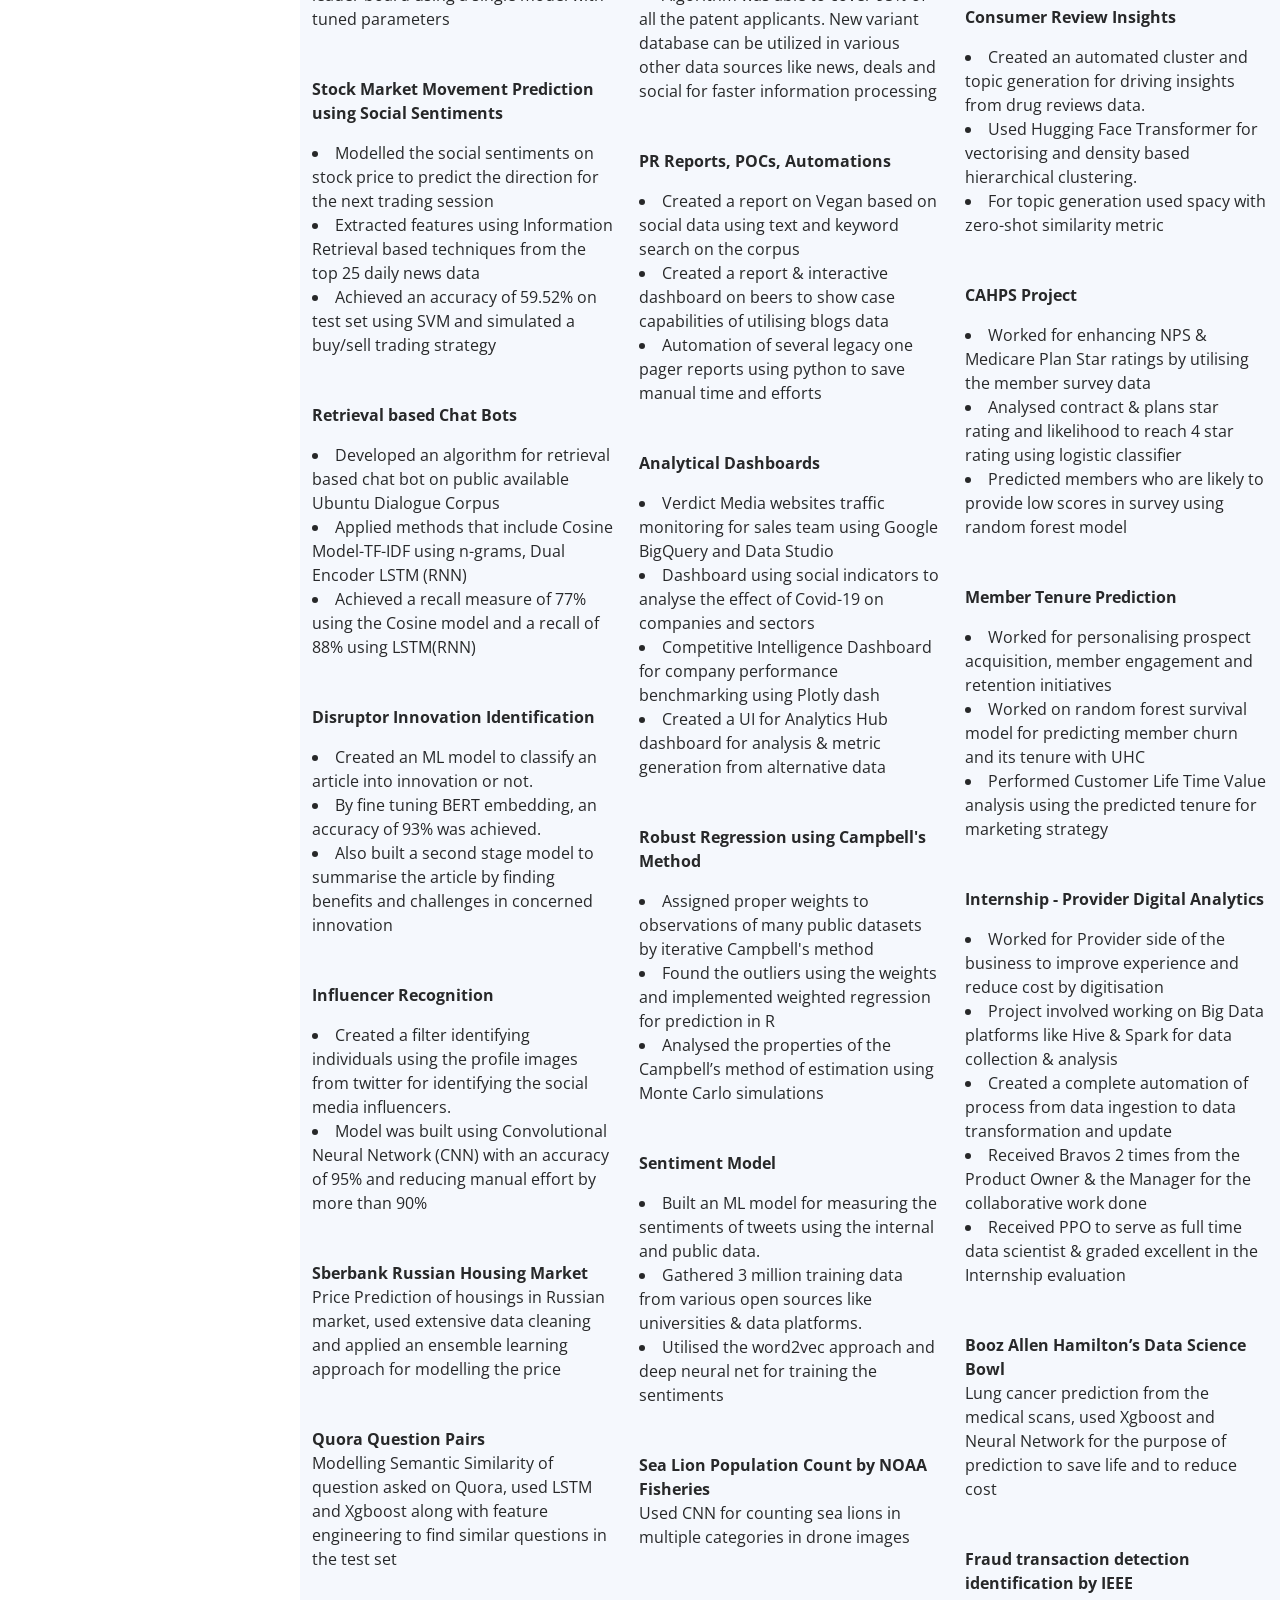
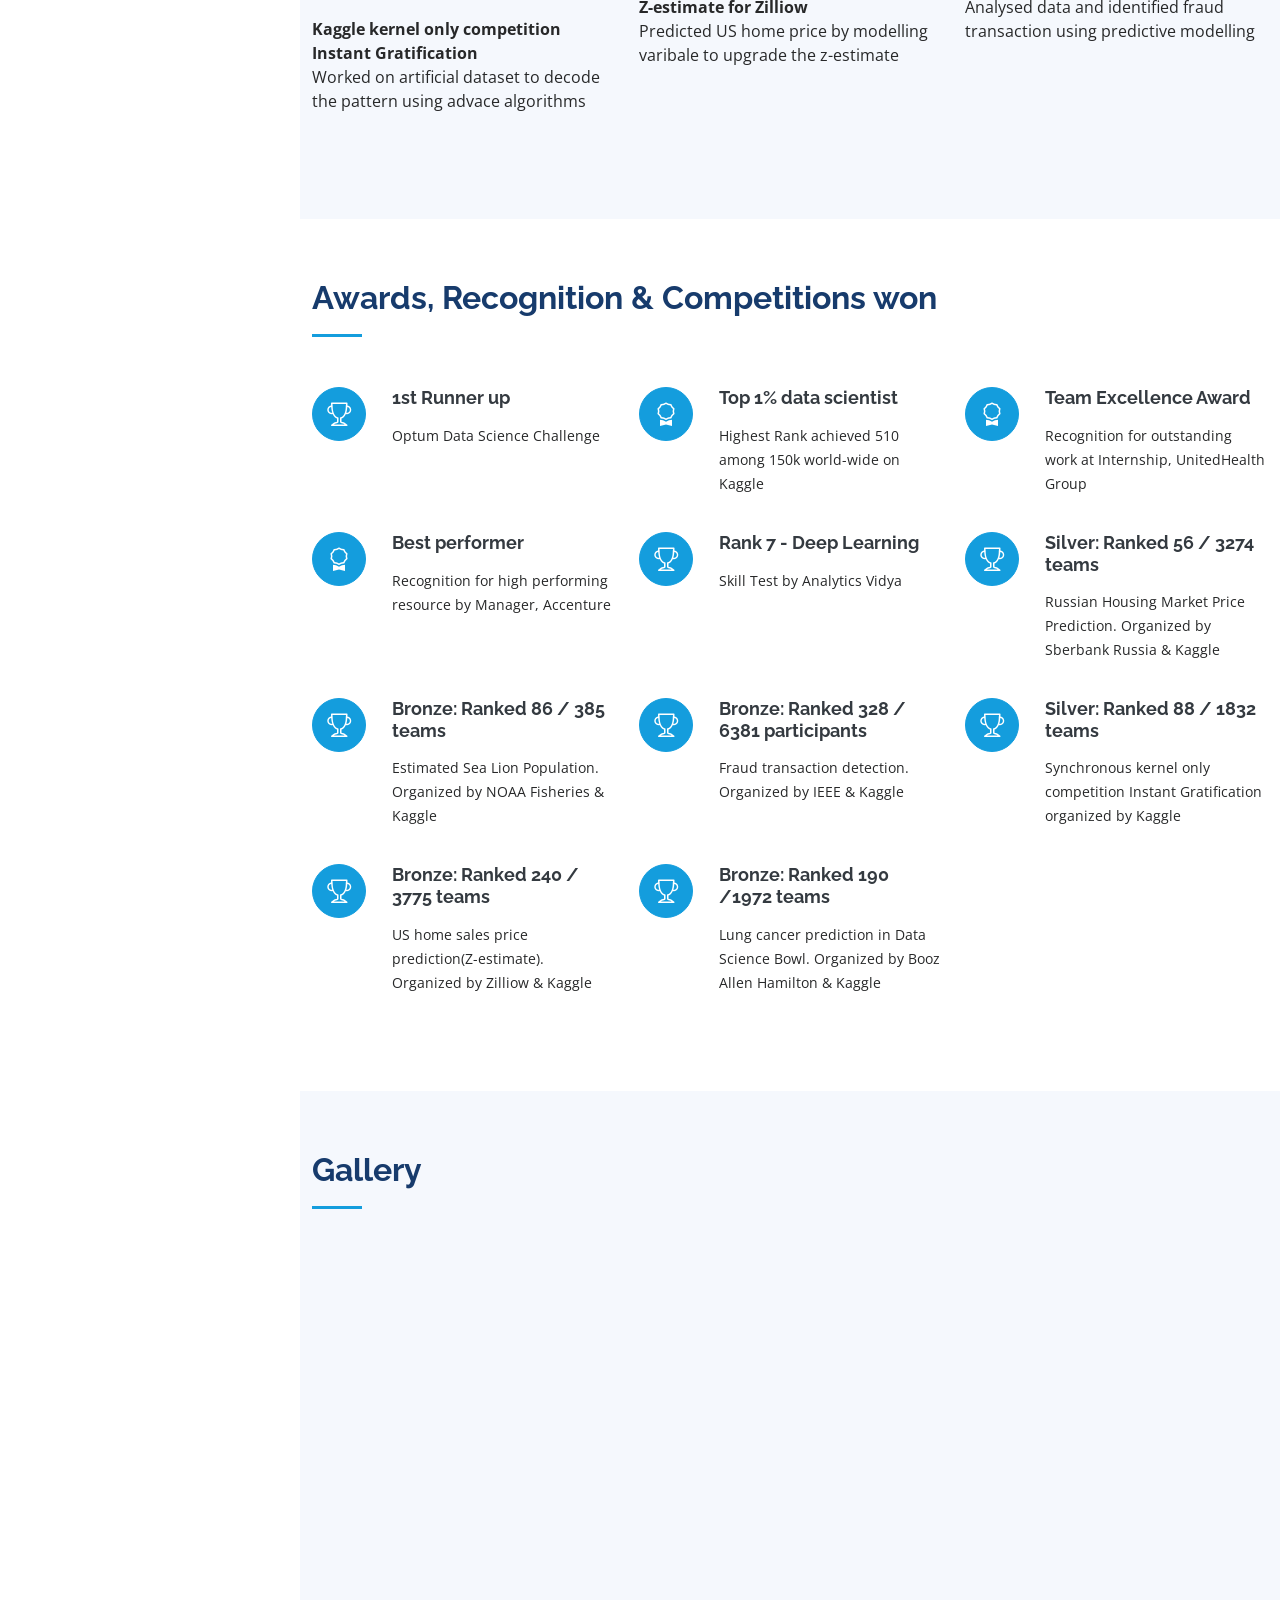
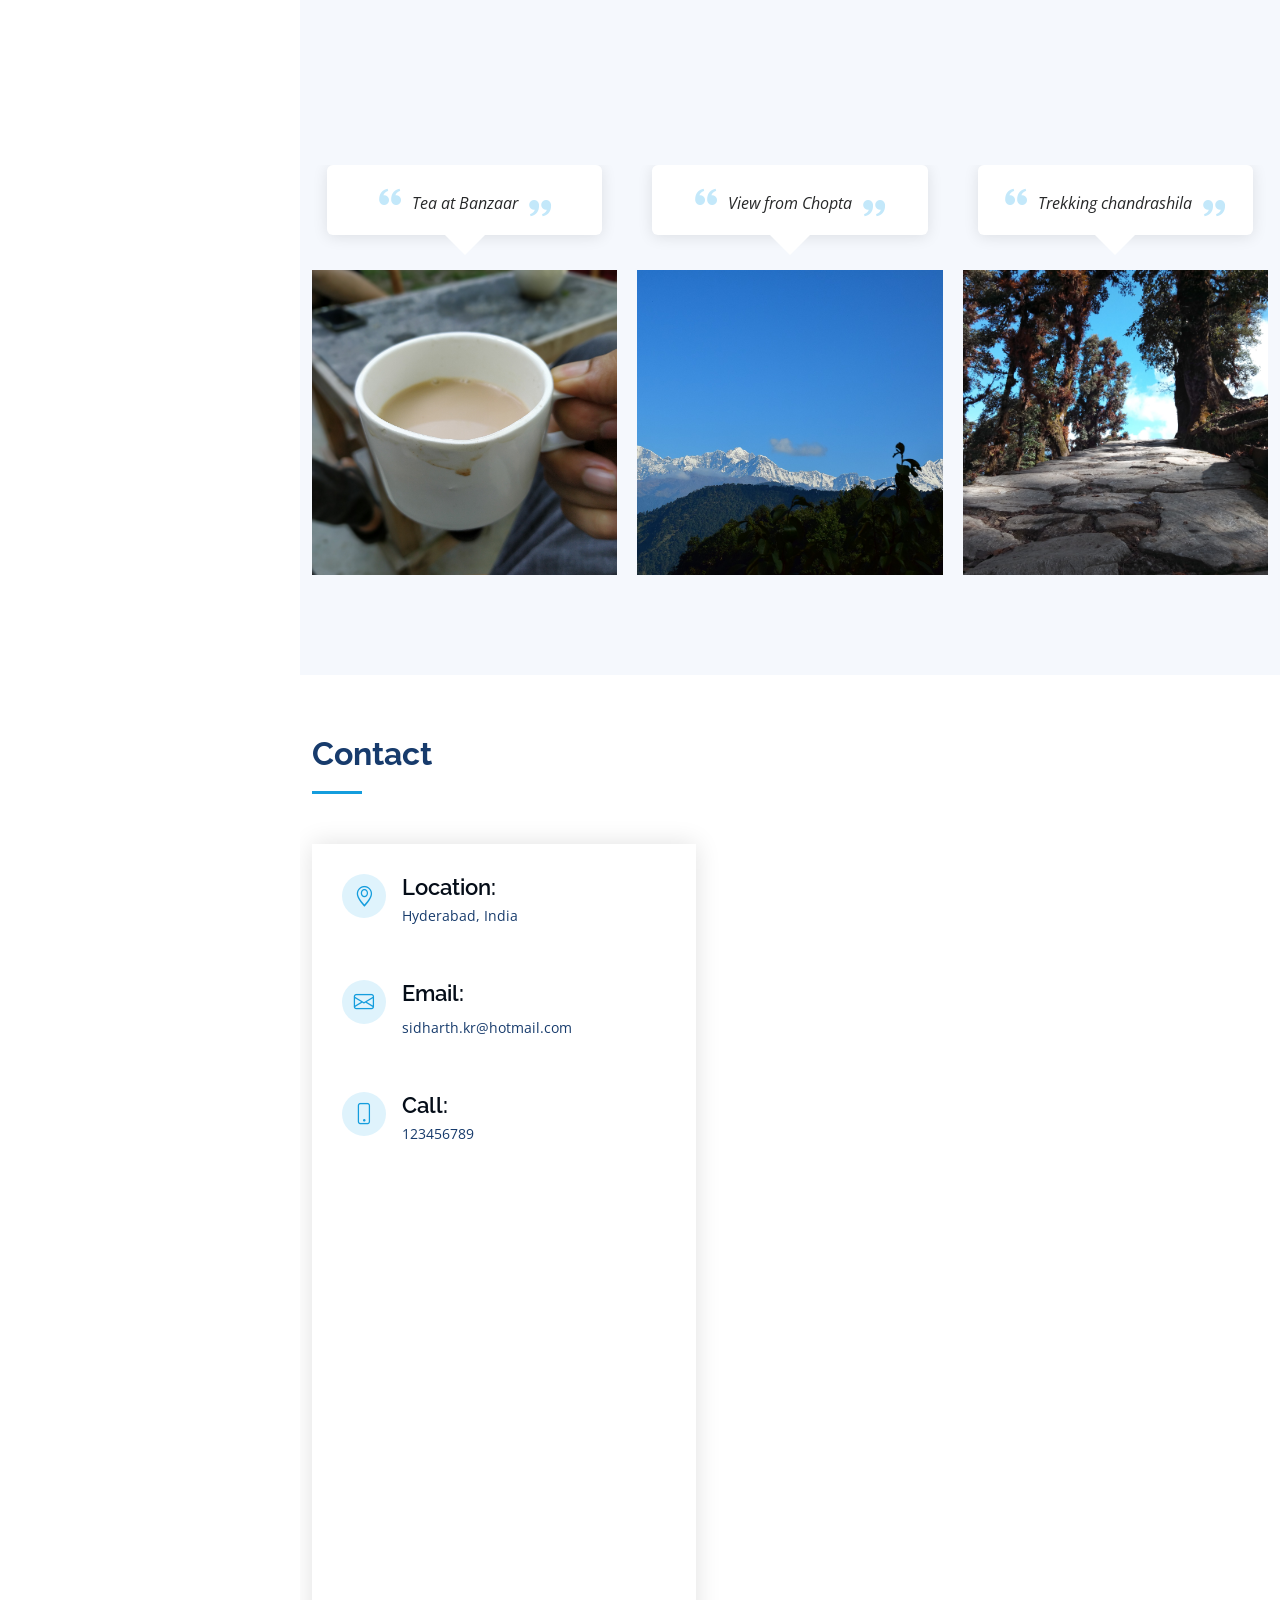
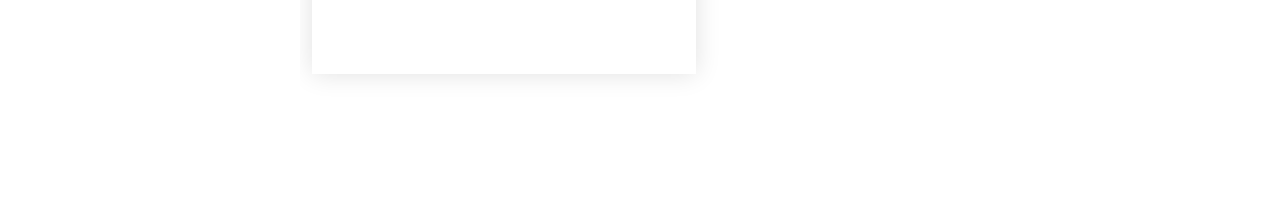
==== commit 86ae1ac6: "Update index_blog.html" ====
--- a/index_blog.html
+++ b/index_blog.html
@@ -676,63 +676,63 @@
                 <p><i class="bx bxs-quote-alt-left quote-icon-left"></i>
                   Trekking chandrashila
                   <i class="bx bxs-quote-alt-right quote-icon-right"></i></p>
-                <img src="assets/img/labpics/chandrasheela/IMG_20180930_093703216.jpg." class="img-fluid" alt="">
+                <img src="assets/img/labpics/chandrasheela/IMG_20180930_093703216.jpg" class="img-fluid" alt="">
                 <h3></h3> <h4></h4></div></div><!-- End Awards item -->
 			
 			<div class="swiper-slide"><div class="testimonial-item" data-aos="fade-up">
                 <p><i class="bx bxs-quote-alt-left quote-icon-left"></i>
                   Resting near Deoriatal
                   <i class="bx bxs-quote-alt-right quote-icon-right"></i></p>
-                <img src="assets/img/labpics/chandrasheela/IMG_20181001_130020274.jpg." class="img-fluid" alt="">
+                <img src="assets/img/labpics/chandrasheela/IMG_20181001_130020274.jpg" class="img-fluid" alt="">
                 <h3></h3> <h4></h4></div></div><!-- End Awards item -->
 			
 			<div class="swiper-slide"><div class="testimonial-item" data-aos="fade-up">
                 <p><i class="bx bxs-quote-alt-left quote-icon-left"></i>
                   Somewhere near Jibhi waterfall
                   <i class="bx bxs-quote-alt-right quote-icon-right"></i></p>
-                <img src="assets/img/labpics/chandrasheela/IMG_20190419_183546.jpg." class="img-fluid" alt="">
+                <img src="assets/img/labpics/chandrasheela/IMG_20190419_183546.jpg" class="img-fluid" alt="">
                 <h3></h3> <h4></h4></div></div><!-- End Awards item -->
 			<div class="swiper-slide"><div class="testimonial-item" data-aos="fade-up">
                 <p><i class="bx bxs-quote-alt-left quote-icon-left"></i>
                   Jibhi Waterfall
                   <i class="bx bxs-quote-alt-right quote-icon-right"></i></p>
-                <img src="assets/img/labpics/chandrasheela/IMG_20190421_120739.jpg." class="img-fluid" alt="">
+                <img src="assets/img/labpics/chandrasheela/IMG_20190421_120739.jpg" class="img-fluid" alt="">
                 <h3></h3> <h4></h4></div></div><!-- End Awards item -->
 			<div class="swiper-slide"><div class="testimonial-item" data-aos="fade-up">
                 <p><i class="bx bxs-quote-alt-left quote-icon-left"></i>
                   Somewhere in Hyderabad
                   <i class="bx bxs-quote-alt-right quote-icon-right"></i></p>
-                <img src="assets/img/labpics/chandrasheela/IMG_20200209_160847.jpg." class="img-fluid" alt="">
+                <img src="assets/img/labpics/chandrasheela/IMG_20200209_160847.jpg" class="img-fluid" alt="">
                 <h3></h3> <h4></h4></div></div><!-- End Awards item -->
 			<div class="swiper-slide"><div class="testimonial-item" data-aos="fade-up">
                 <p><i class="bx bxs-quote-alt-left quote-icon-left"></i>
                   Rishikesh
                   <i class="bx bxs-quote-alt-right quote-icon-right"></i></p>
-                <img src="assets/img/labpics/chandrasheela/IMG_20180929_070133969_STEREO_1.jpg." class="img-fluid" alt="">
+                <img src="assets/img/labpics/chandrasheela/IMG_20180929_070133969_STEREO_1.jpg" class="img-fluid" alt="">
                 <h3></h3> <h4></h4></div></div><!-- End Awards item -->
 			<div class="swiper-slide"><div class="testimonial-item" data-aos="fade-up">
                 <p><i class="bx bxs-quote-alt-left quote-icon-left"></i>
                   Tirthan Valley
                   <i class="bx bxs-quote-alt-right quote-icon-right"></i></p>
-                <img src="assets/img/labpics/chandrasheela/IMG_20180930_094501518.jpg." class="img-fluid" alt="">
+                <img src="assets/img/labpics/chandrasheela/IMG_20180930_094501518.jpg" class="img-fluid" alt="">
                 <h3></h3> <h4></h4></div></div><!-- End Awards item -->
 			<div class="swiper-slide"><div class="testimonial-item" data-aos="fade-up">
                 <p><i class="bx bxs-quote-alt-left quote-icon-left"></i>
                   Chandrashila Peak
                   <i class="bx bxs-quote-alt-right quote-icon-right"></i></p>
-                <img src="assets/img/labpics/chandrasheela/IMG_20180930_142259514.jpg." class="img-fluid" alt="">
+                <img src="assets/img/labpics/chandrasheela/IMG_20180930_142259514.jpg" class="img-fluid" alt="">
                 <h3></h3> <h4></h4></div></div><!-- End Awards item -->
 			<div class="swiper-slide"><div class="testimonial-item" data-aos="fade-up">
                 <p><i class="bx bxs-quote-alt-left quote-icon-left"></i>
                   Stay roof in Chopta
                   <i class="bx bxs-quote-alt-right quote-icon-right"></i></p>
-                <img src="assets/img/labpics/chandrasheela/IMG_20180930_071301239.jpg." class="img-fluid" alt="">
+                <img src="assets/img/labpics/chandrasheela/IMG_20180930_071301239.jpg" class="img-fluid" alt="">
                 <h3></h3> <h4></h4></div></div><!-- End Awards item -->
 			<div class="swiper-slide"><div class="testimonial-item" data-aos="fade-up">
                 <p><i class="bx bxs-quote-alt-left quote-icon-left"></i>
                   In Golconda Fort Hyderabad
                   <i class="bx bxs-quote-alt-right quote-icon-right"></i></p>
-                <img src="assets/img/labpics/chandrasheela/IMG_20191012_162709.jpg." class="img-fluid" alt="">
+                <img src="assets/img/labpics/chandrasheela/IMG_20191012_162709.jpg" class="img-fluid" alt="">
                 <h3></h3> <h4></h4></div></div><!-- End Awards item -->
 			
 			
@@ -856,4 +856,4 @@
 
 </body>
 
-</html>+</html>
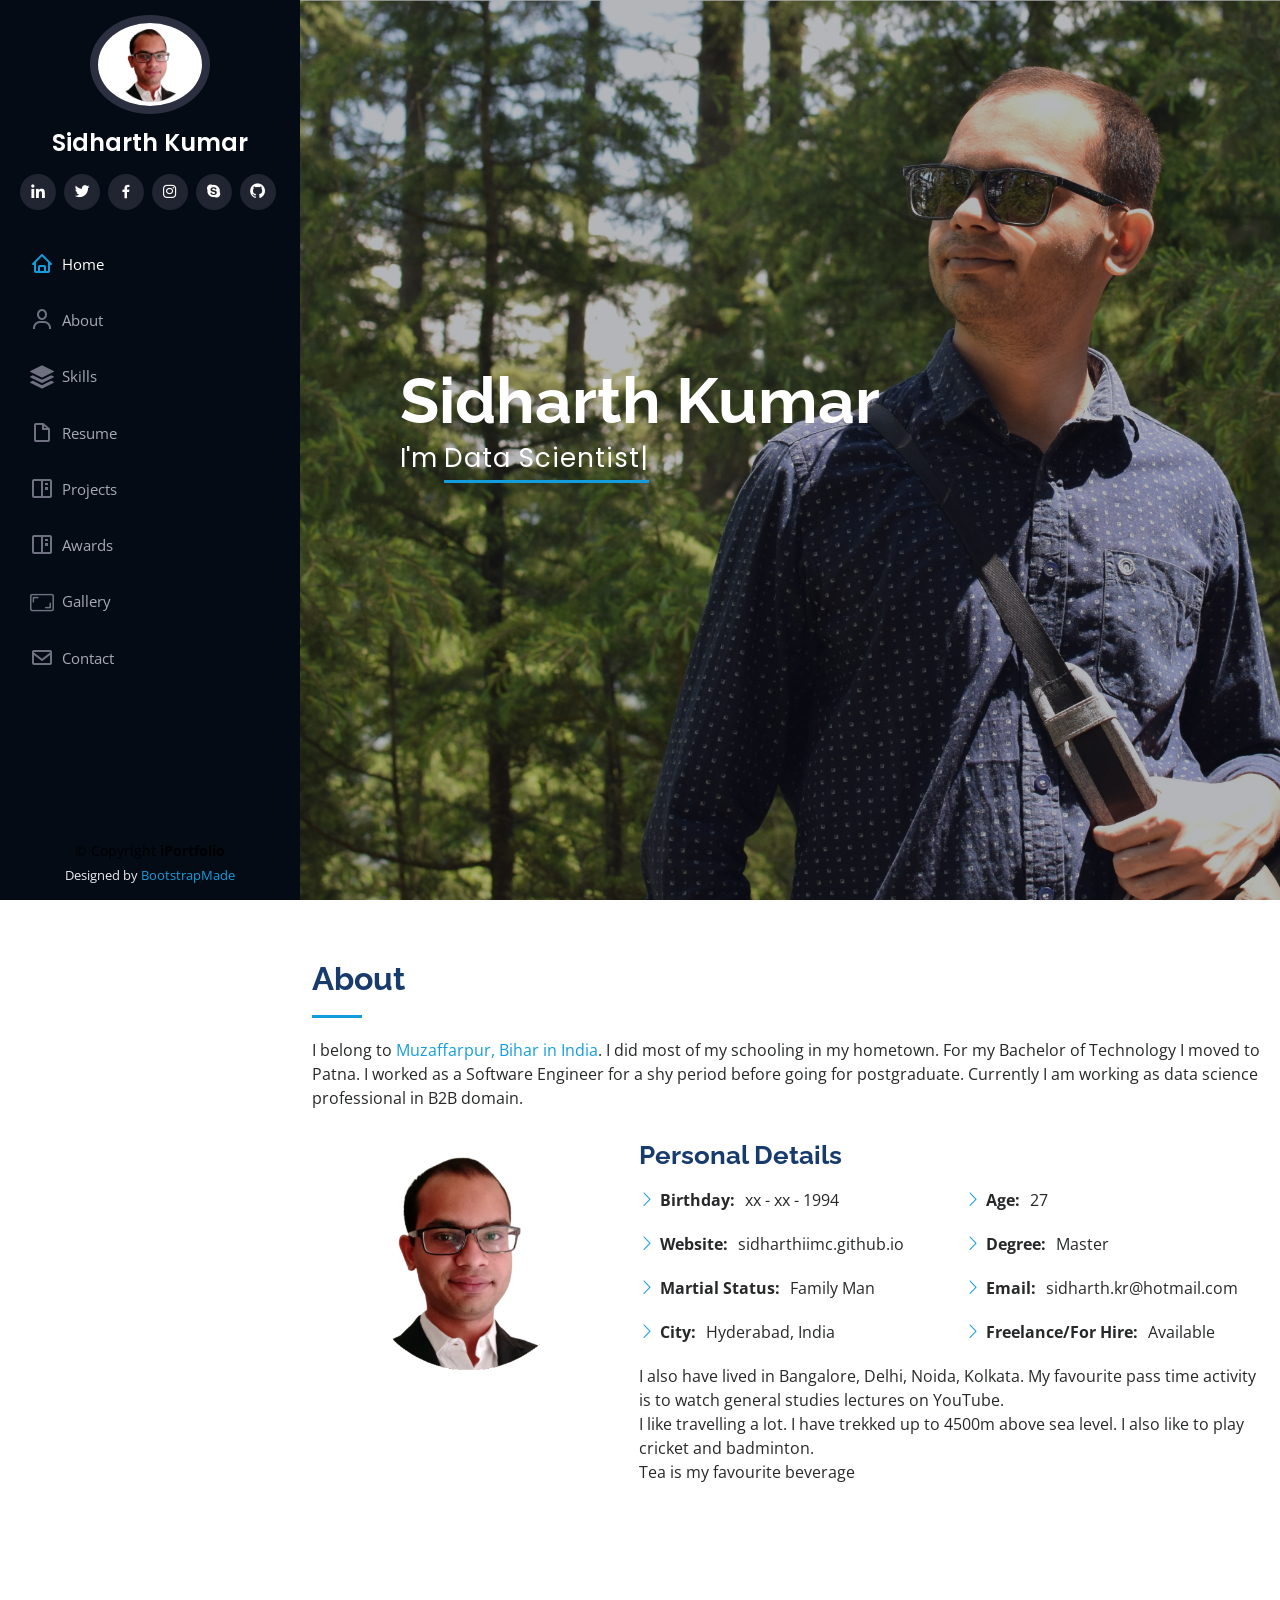
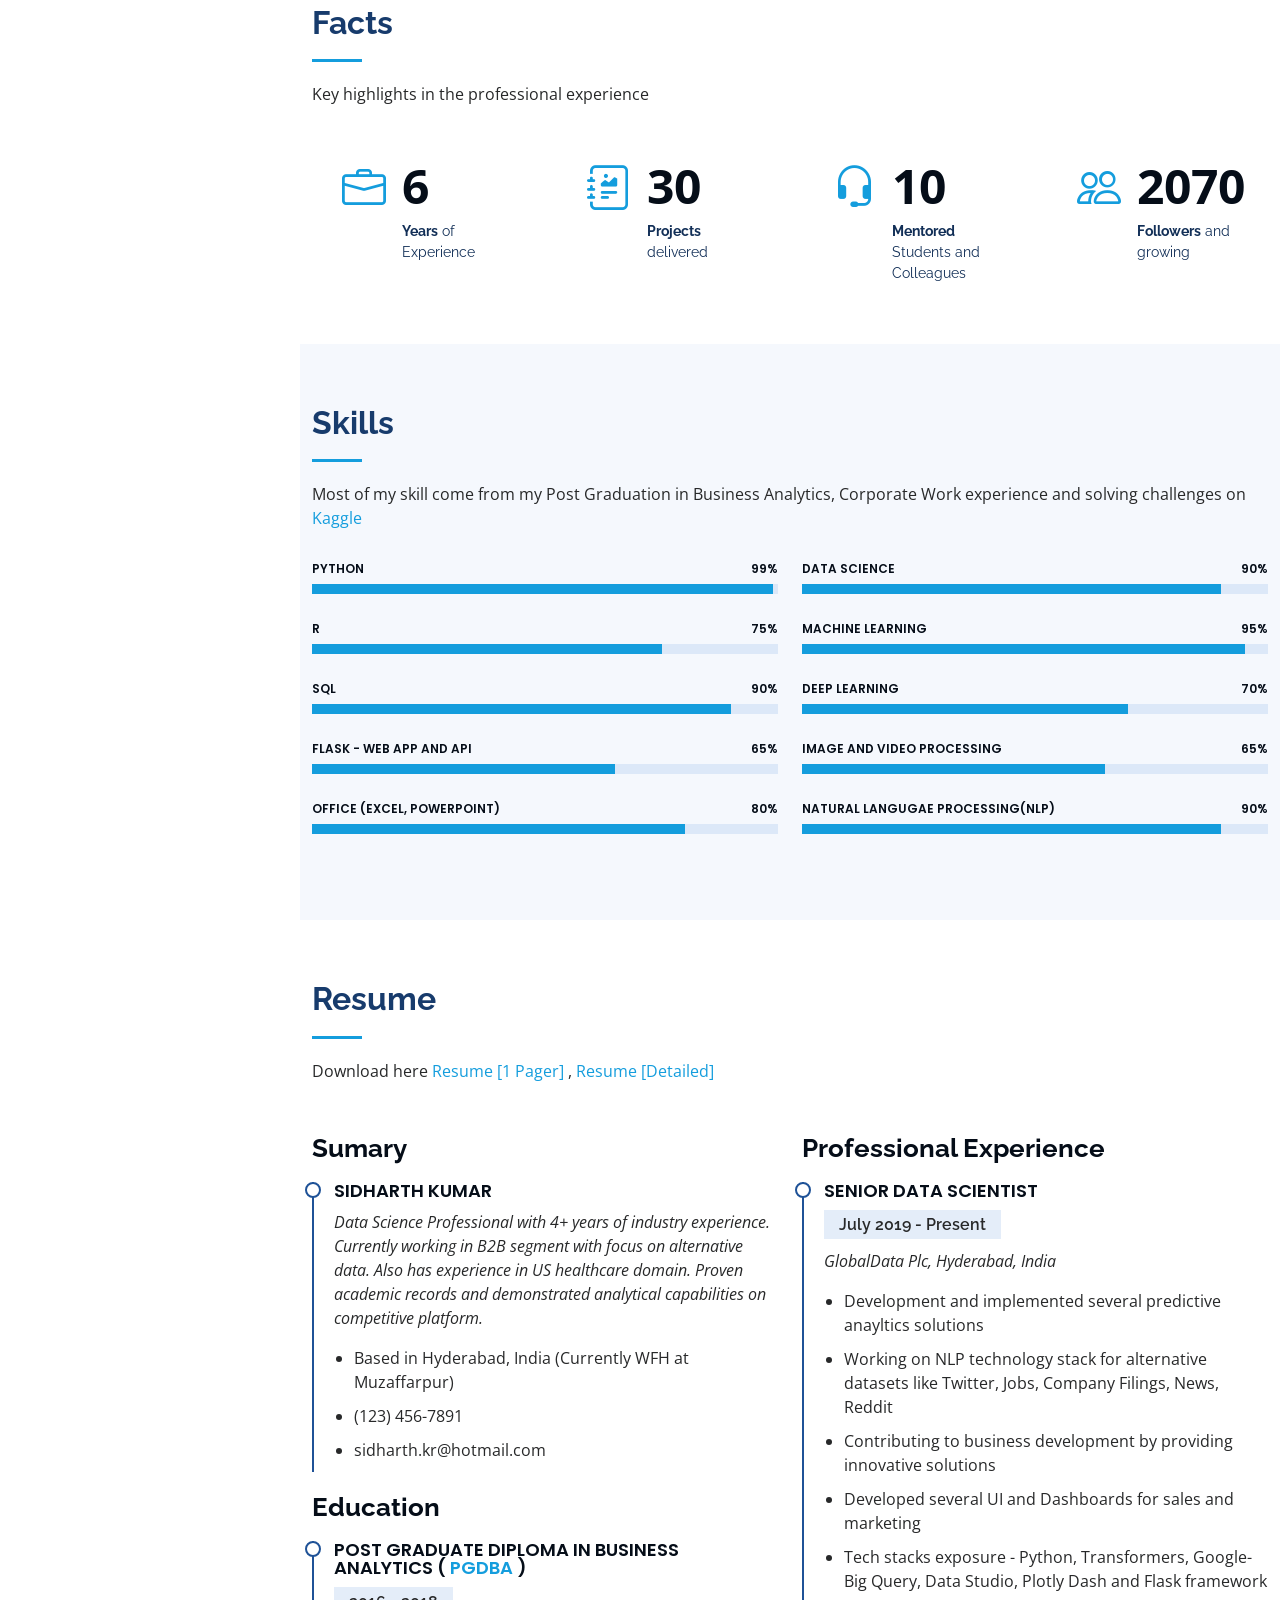
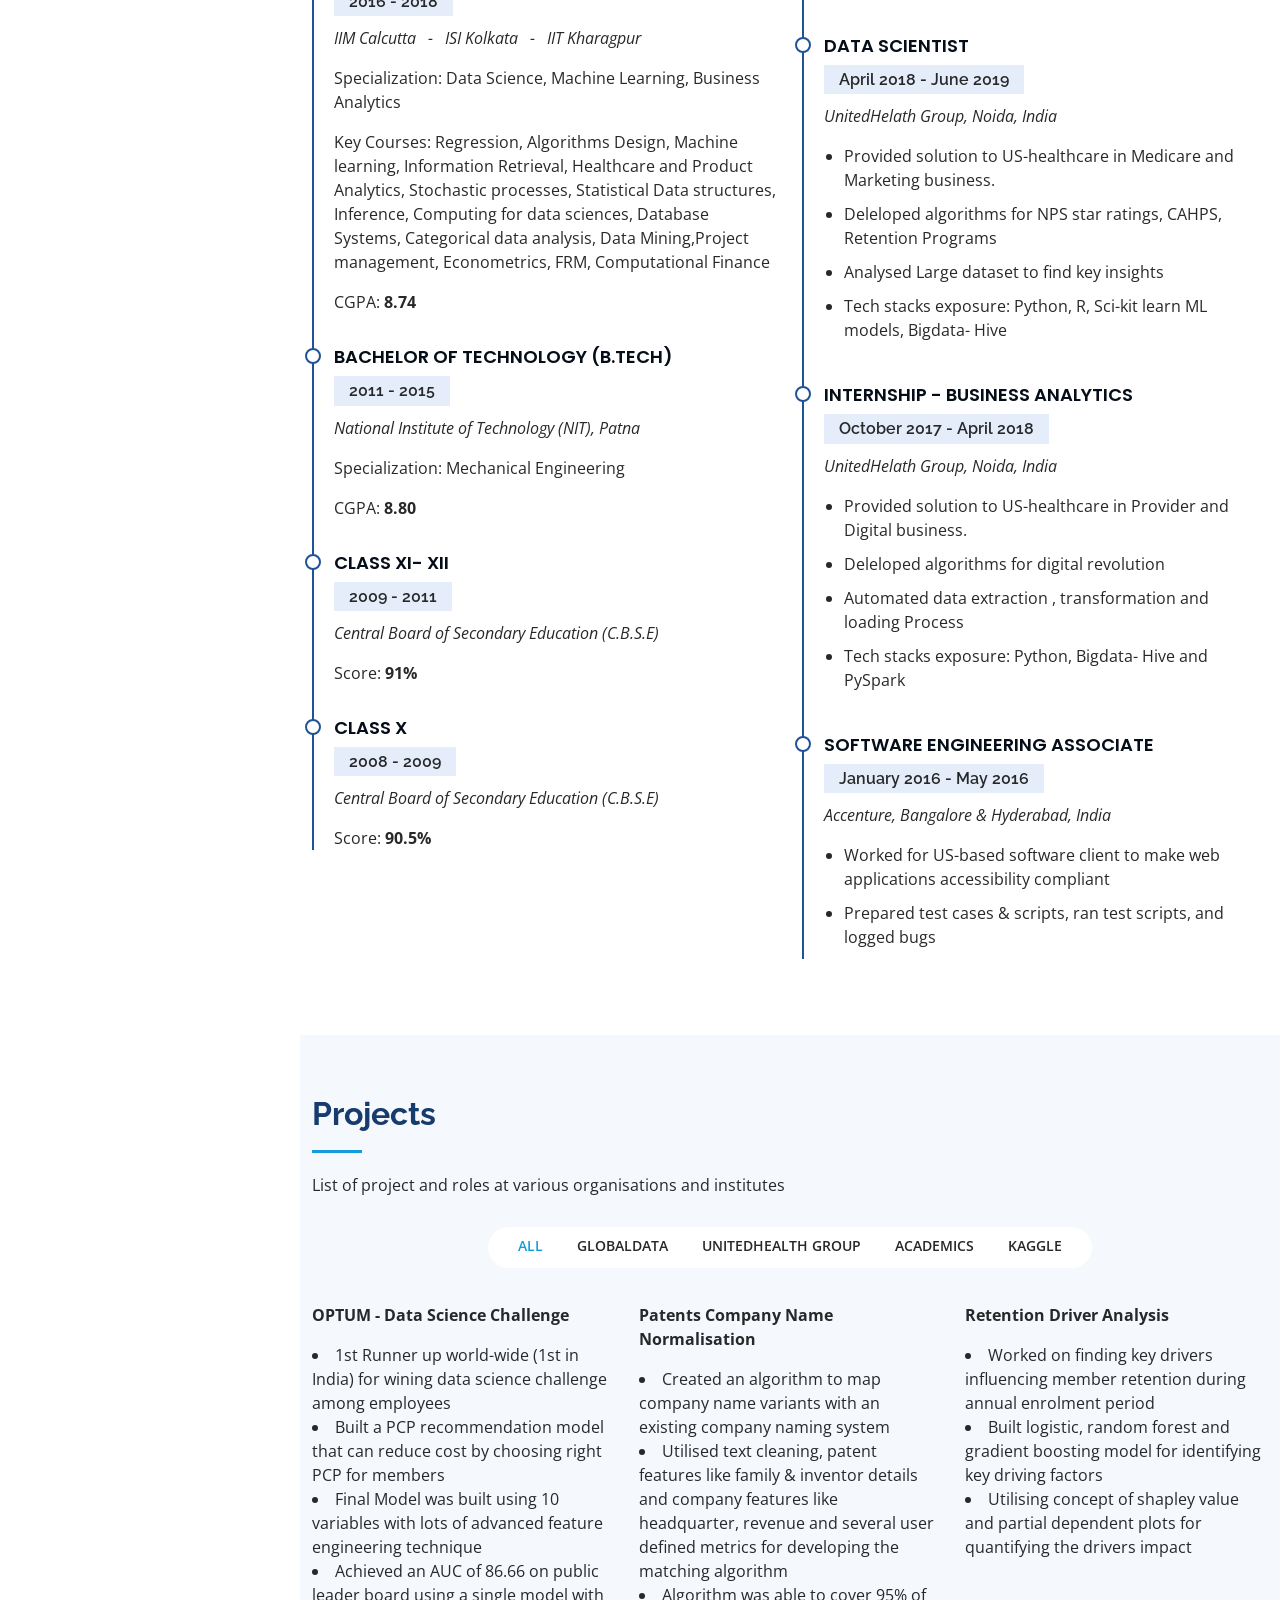
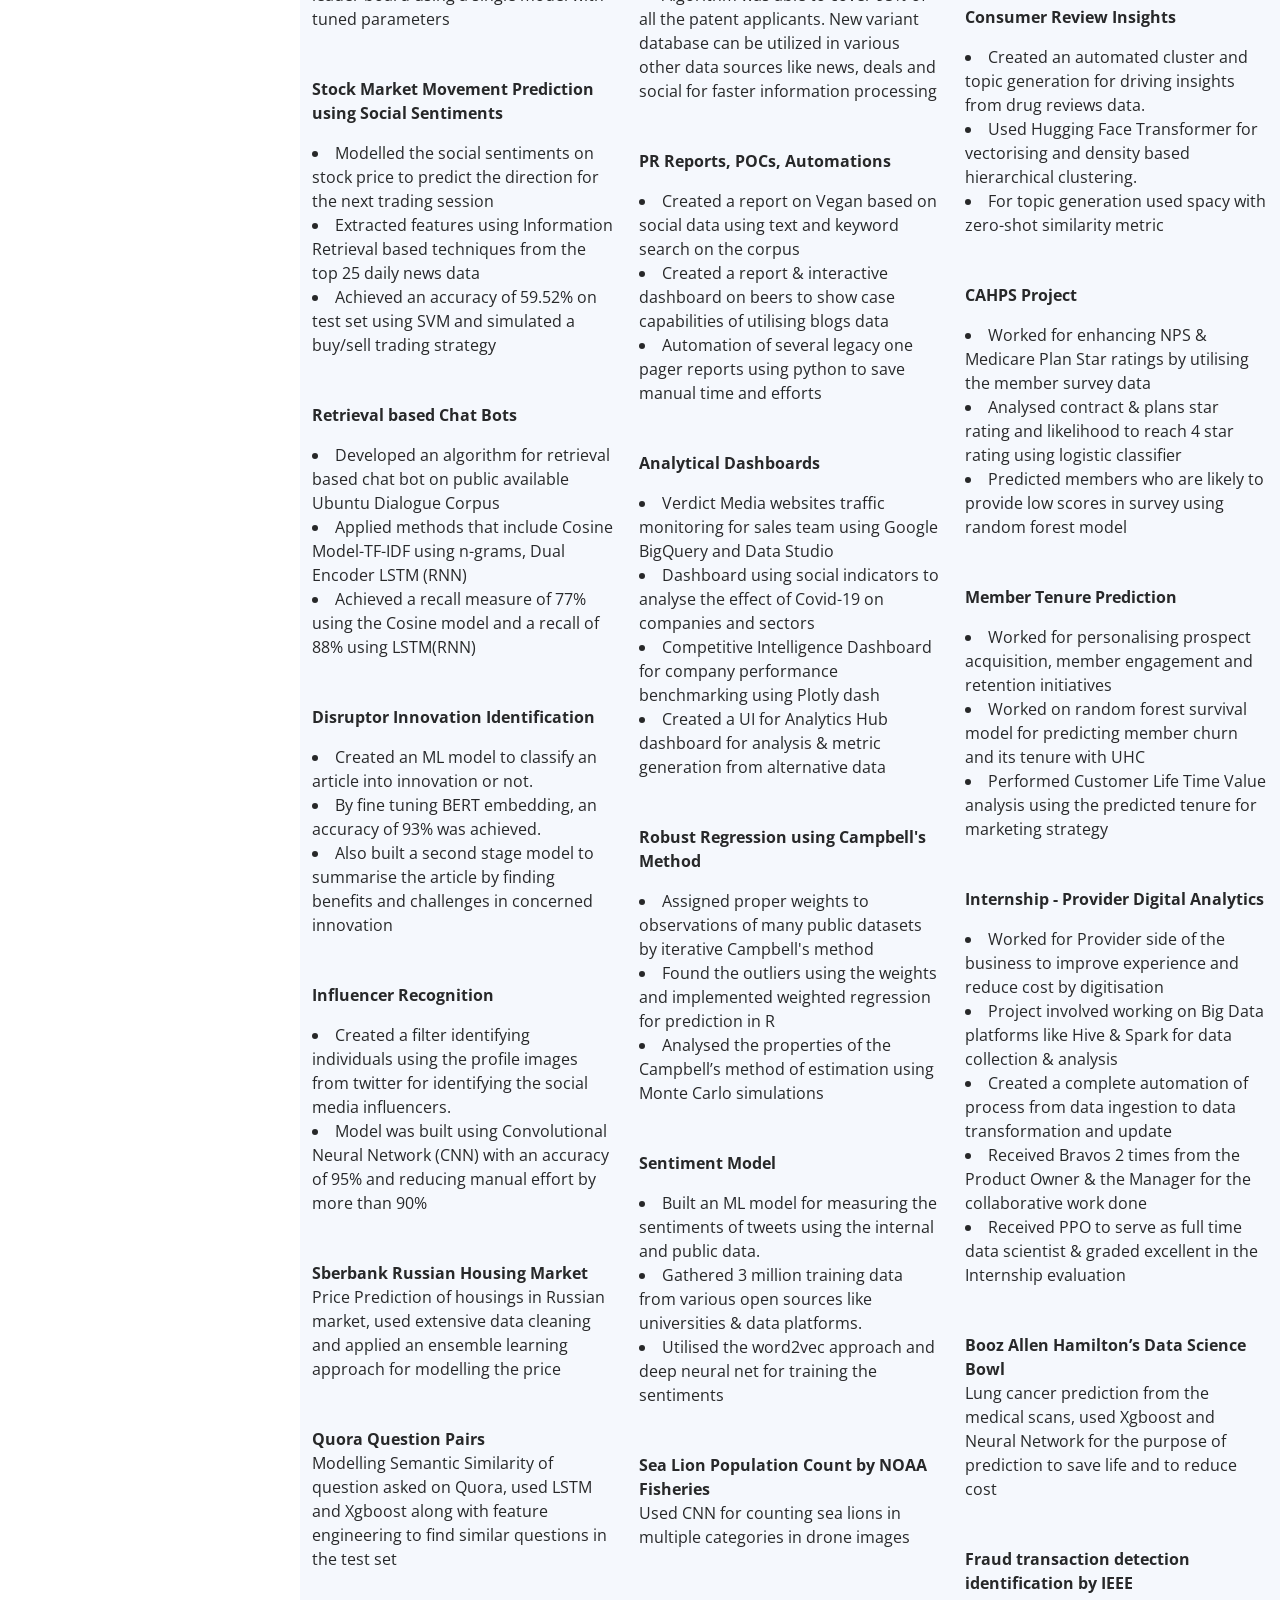
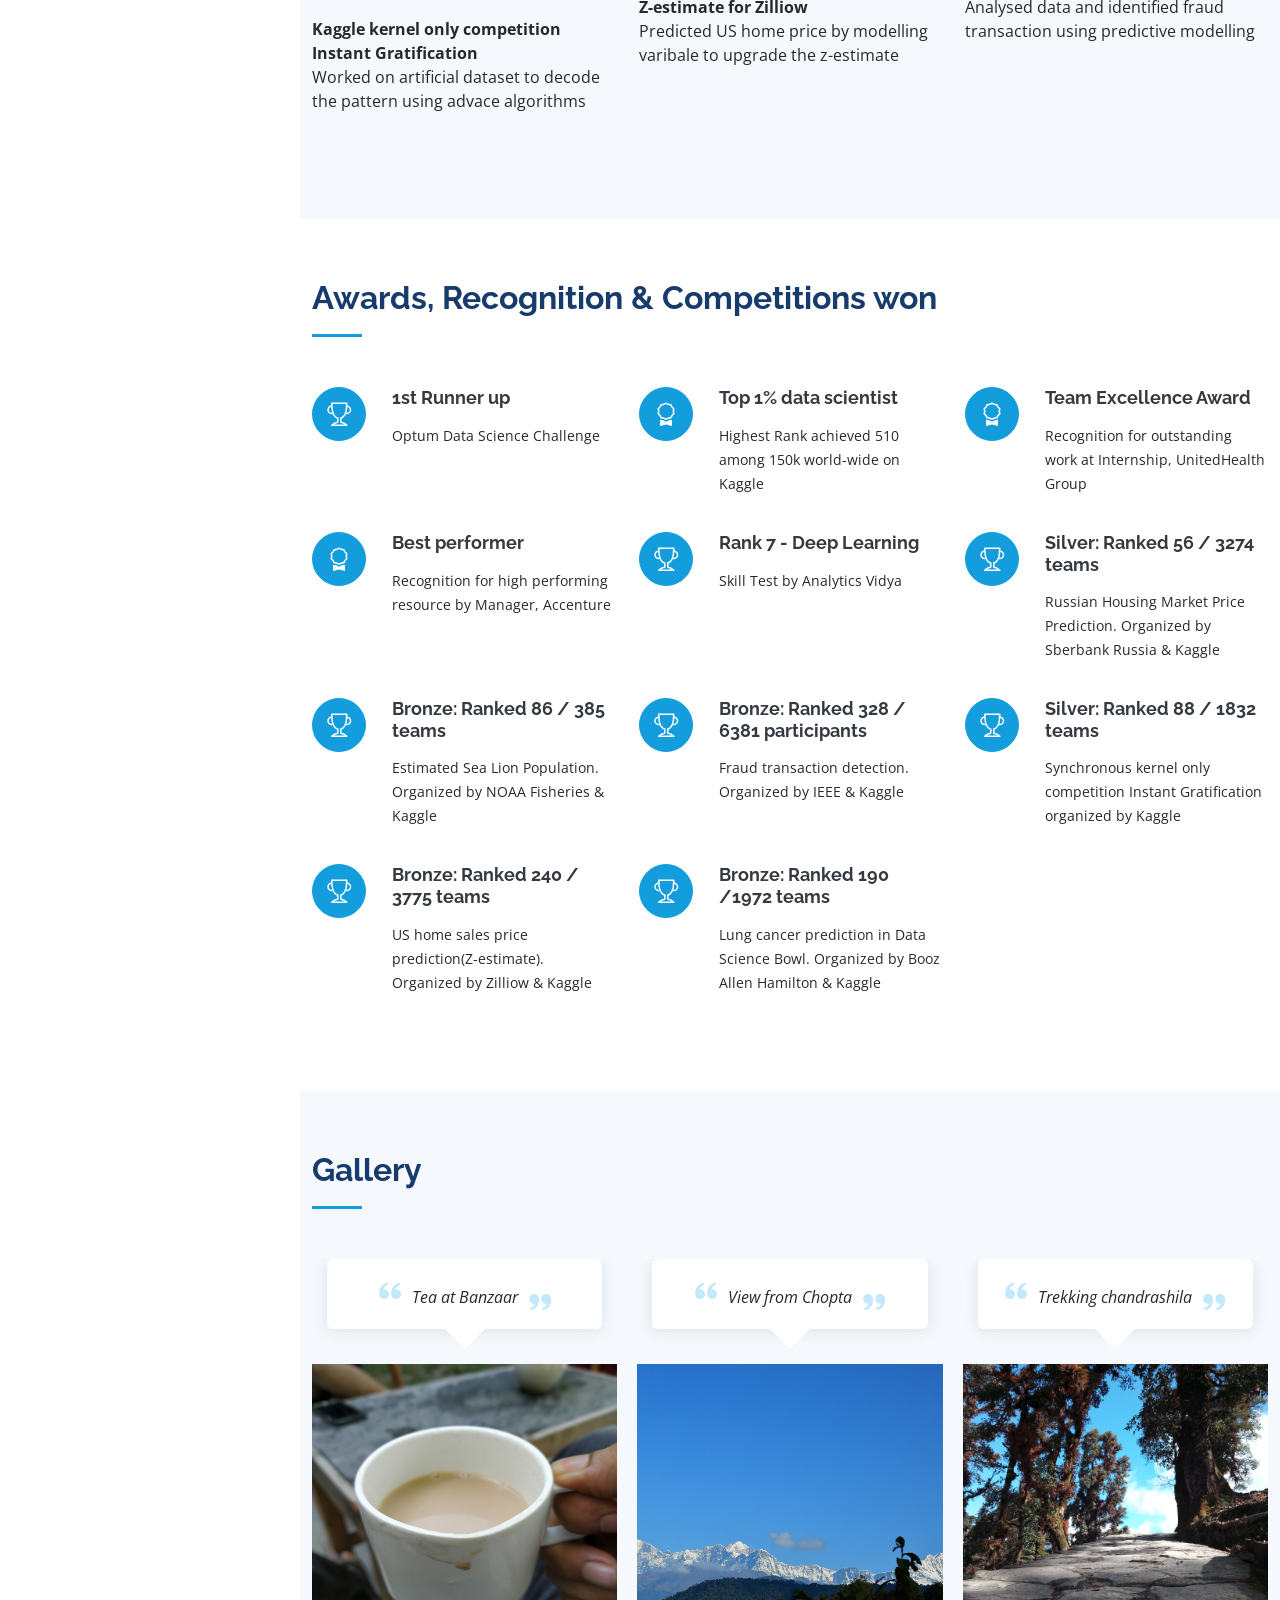
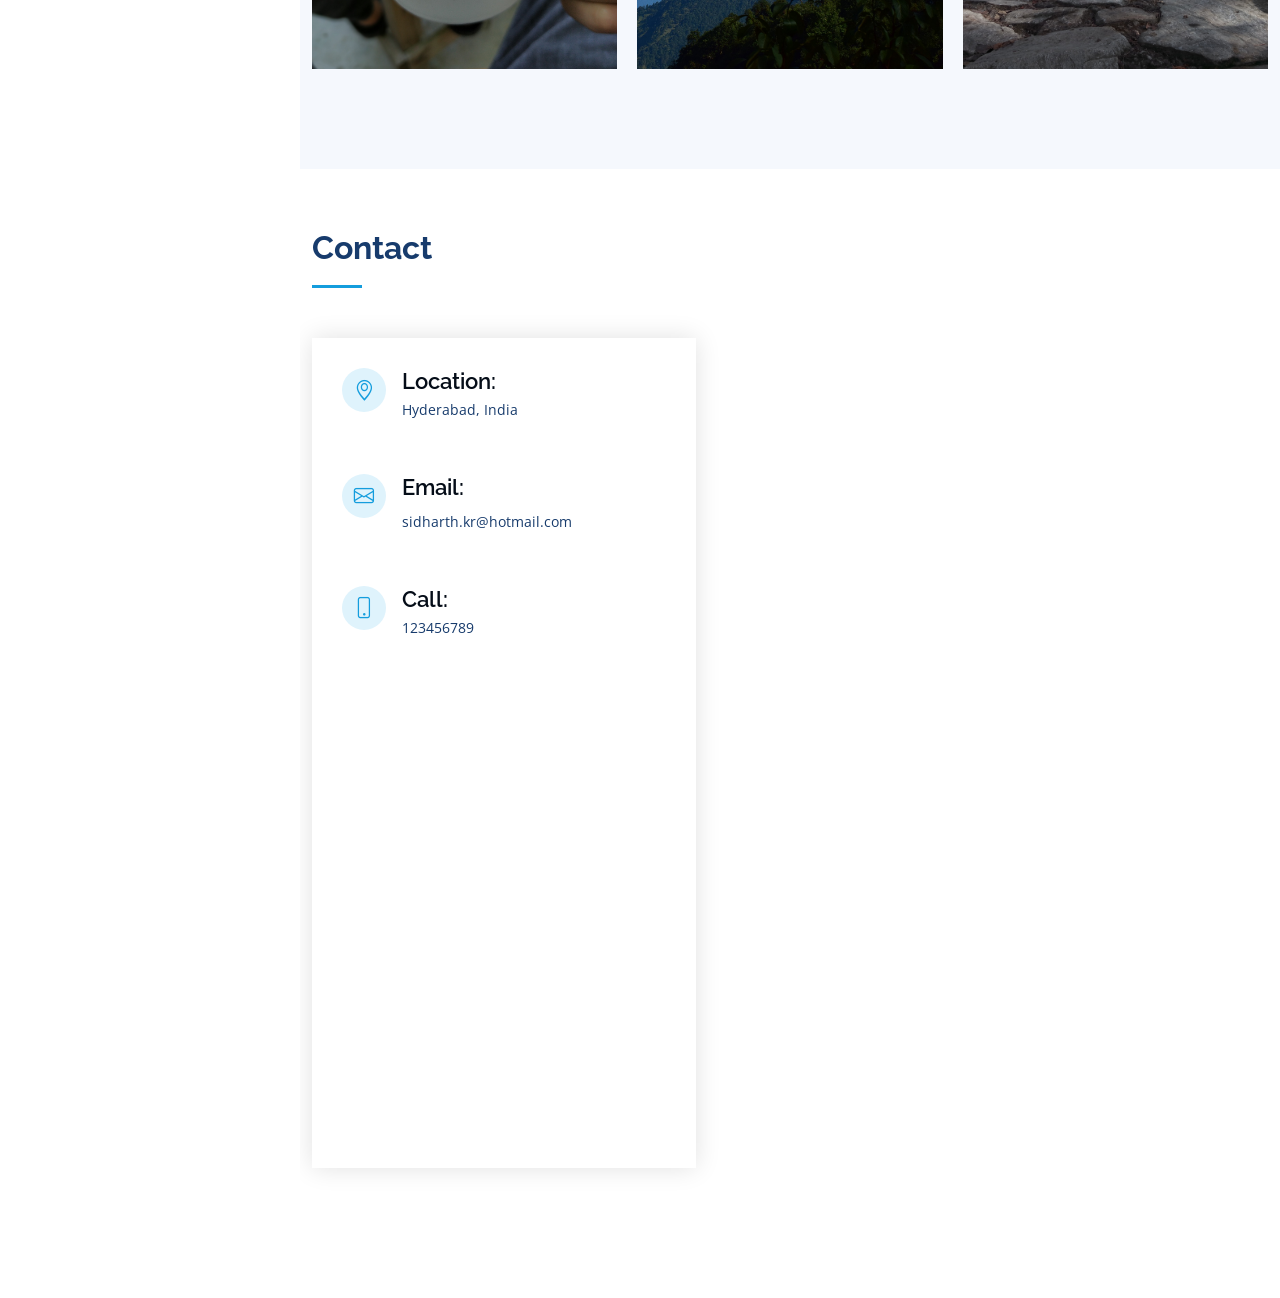
==== commit 4c66ff03: "Update index_blog.html" ====
--- a/index_blog.html
+++ b/index_blog.html
@@ -652,7 +652,11 @@
 
         <div class="section-title">
           <h2>Gallery</h2>
-          <p><iframe width="1080" height="500" src="https://www.youtube.com/embed/8UgoND1qK9E" title="YouTube video player" frameborder="0" allow="accelerometer; autoplay; clipboard-write; encrypted-media; gyroscope; picture-in-picture" allowfullscreen></iframe></p>
+          <p>
+		  <!--
+		  <iframe width="1080" height="500" src="https://www.youtube.com/embed/8UgoND1qK9E" title="YouTube video player" frameborder="0" allow="accelerometer; autoplay; clipboard-write; encrypted-media; gyroscope; picture-in-picture" allowfullscreen></iframe>
+		  -->
+		  </p>
         </div>
 
         <div class="testimonials-slider swiper-container" data-aos="fade-up" data-aos-delay="100">
